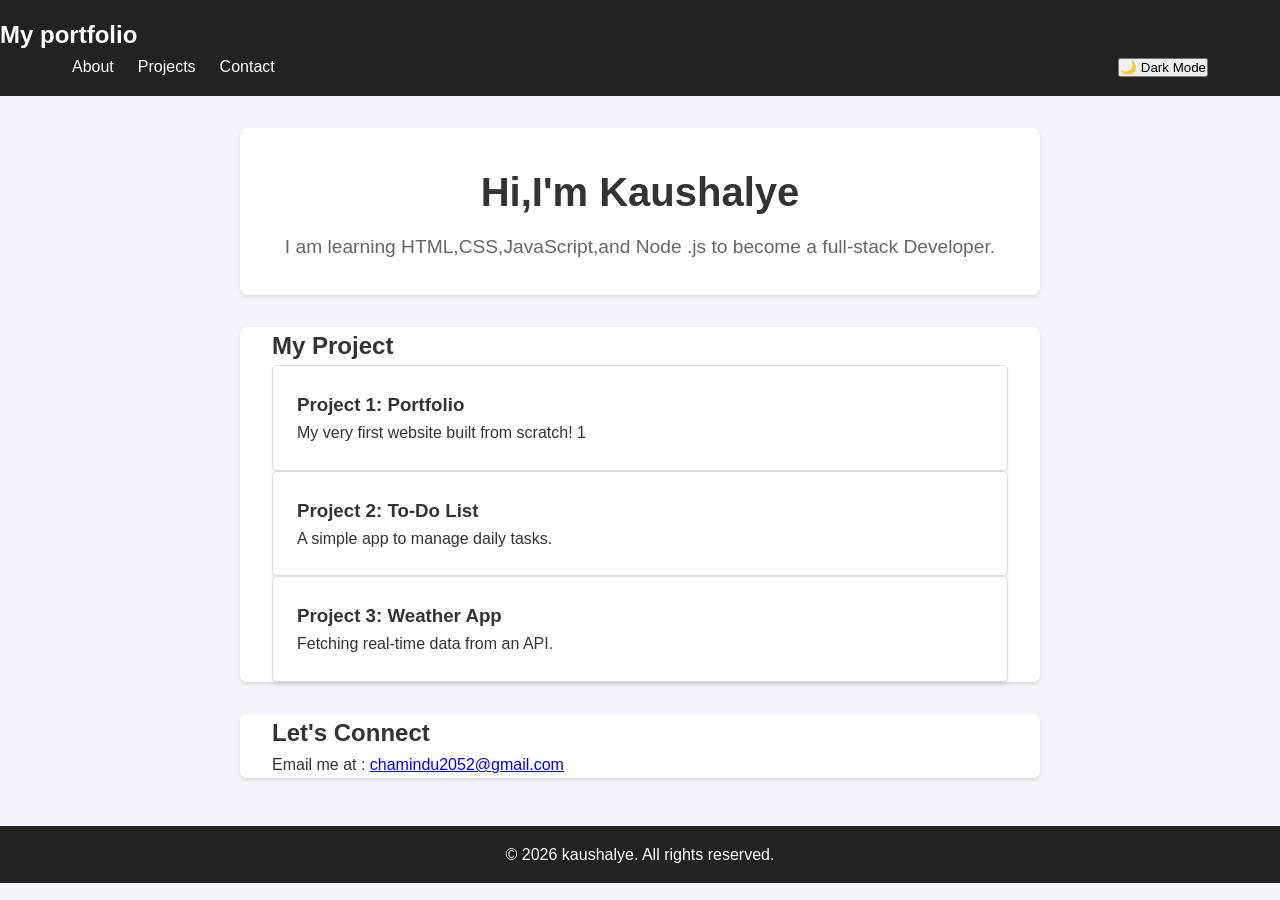
==== index.html @ ef46a89a "Initial commit: Personal Portfolio Website" ====
<!DOCTYPE html>
<html lang="en">
<head>
    <meta charset="UTF-8">
    <meta name="viewport" content="width=device-width, initial-scale=1.0">
    <title>My Developer Portfolio</title>
    <link rel="stylesheet" href="style.css">
</head>
<body>
    <header>
        <h2>My portfolio</h2>
    
        <nav>
             <ul>
                <li><a href="#about">About</a></li>
                 <li><a href="#projects">Projects</a></li>
                 <li><a href="#contact">Contact</a></li>
             </ul>
             <button id="theme-toggle">🌙 Dark Mode</button>
        </nav>
    </header>

    <main>
        <section id="about" class="intro">
            <h1>Hi,I'm Kaushalye</h1>
            <p>I am learning HTML,CSS,JavaScript,and Node .js to become a full-stack Developer.</p>
        </section>
        <section id="projects">
            <h2>My Project</h2>
            <div class="project-card">
                <h3>Project 1: Portfolio</h3>
                <p>My very first website built from scratch! 1</p>
            </div>
            <div class="project-card">
                <h3>Project 2: To-Do List</h3>
                <p>A simple app to manage daily tasks.</p>
            </div>
            <div class="project-card">
                <h3>Project 3: Weather App</h3>
                <p>Fetching real-time data from an API.</p>
            </div>
        </section>
        <section id="content">
            <h2>Let's Connect</h2>
            <p>Email me at : <a href="mailto:chamindu2052@gmail.com">chamindu2052@gmail.com</a></p>
        </section>
        
      
    </main>
    <footer>
        <p>&copy; 2026 kaushalye. All rights reserved.</p>
    </footer>
   <script src="script.js"></script>
</body>
</html>
---- style.css ----
/* 1. Global Reset & Typography */
*{
    margin: 0;
    padding: 0;
    box-sizing: border-box;
}

body {
    font-family: Arial, Helvetica, sans-serif;
    line-height: 1.6;
    color: #333;
}
/* 2. Navigation Bar Styling */
header{
    background-color: #222;
    color: #fff;
    padding: 1rem 0;
}

nav {
    display: flex;
    justify-content: space-between;
    align-items: center;
    max-width: 1200px;
    margin: 0 auto;
    padding: 0 2rem;
}

nav ul {
    list-style: none;
    display: flex;
    gap: 1.5rem;
}

nav a{
    color: #fff;
    text-decoration: none;
}

nav a:hover {
    color: #007bff;
}
/* 3. Section Styling */
section {
    max-width: 800px;
    margin: 2rem auto;
    padding: 0 2rem;
    background: #fff;
    border-radius: 8px;
    box-shadow: 0 2px 4px rgba(0,0,0,0.1);
}

.intro {
    text-align: center;
    padding: 2rem 0;
}

.intro h1 {
    font-size: 2.5rem;
    margin-bottom: 0.5rem;
}


.intro p {
    font-size: 1.2rem;
    color: #666;
}
/* 4. Footer Styling */
footer {
    text-align: center;
    padding: 1rem 0;
    margin-top: 3rem;
    background-color: #222;
    color: #fff;
}
/*This is a Media Query. It says
 "If the screen is smaller than 600 pixels wide,
  change the grid to only have 1 column." 
  This is how you make websites
   look good on iPhones and Androids!*/

 /* 1. The Grid Container */
.project-grid {
    display: grid;
    /* This creates 3 equal columns */
    grid-template-columns: repeat(3, 5fr);
    /* This adds space between the grid items */
    gap: 20px;
    margin-top: 20px;
}

/* 2. Styling the individual cards */
.project-card {
    background: #f4f4f4;
    padding: 1.5rem;
    border: 1px solid #ddd;
    border-radius: 5px;
    transition: transform 0.3s ease; /* Smooth animation for the hover effect */
    box-shadow: 0 2px 4px rgba(0,0,0,0.1);
}

/* 3. A cool hover effect */
.project-card:hover {
    transform: translateY(-5px); /* Moves the card up slightly when you hover */
    box-shadow: 0 4px 8px rgba(0,0,0,0.2);
}

/* 4. Responsive Fix: On small screens (phones), show 1 column instead of 3 */
@media (max-width: 600px) {
    .project-grid {
        grid-template-columns: 1fr;
    }
}

:root {
    --bg-color: #f4f4f9;
    --card-bg: #fff;
    --text-color: #333;
    --nav-bg: #222;
    --nav-text: #fff;
}

.dark-theme {
    --bg-color: #222;
    --card-bg: #333;
    --text-color: #fff;
    --nav-bg: #000;
    --nav-text: #fff;
}
body {
    background-color: var(--bg-color);
    color: var(--text-color);
}

section , .project-card{
    background: var(--card-bg);
    color: var(--text-color);
}

header, footer {
    background-color: var(--nav-bg);
    color: var(--nav-text);
}
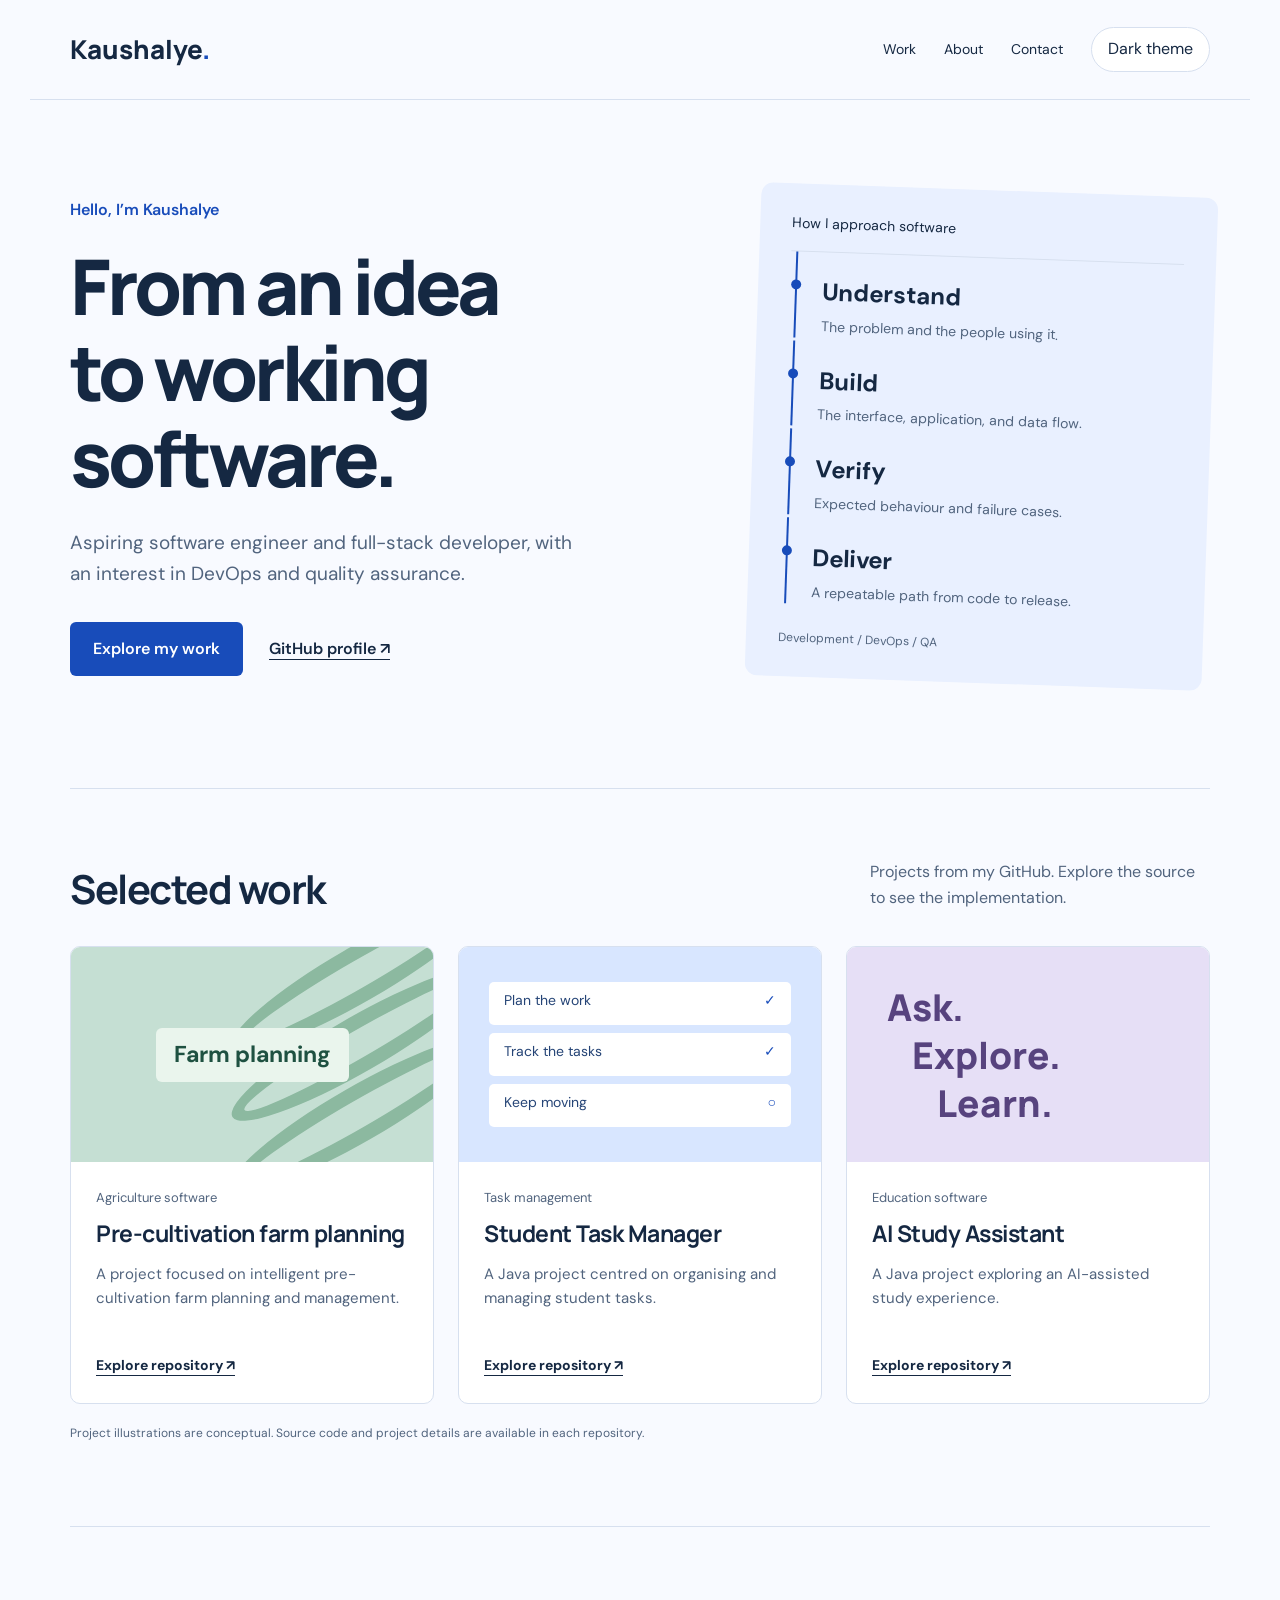
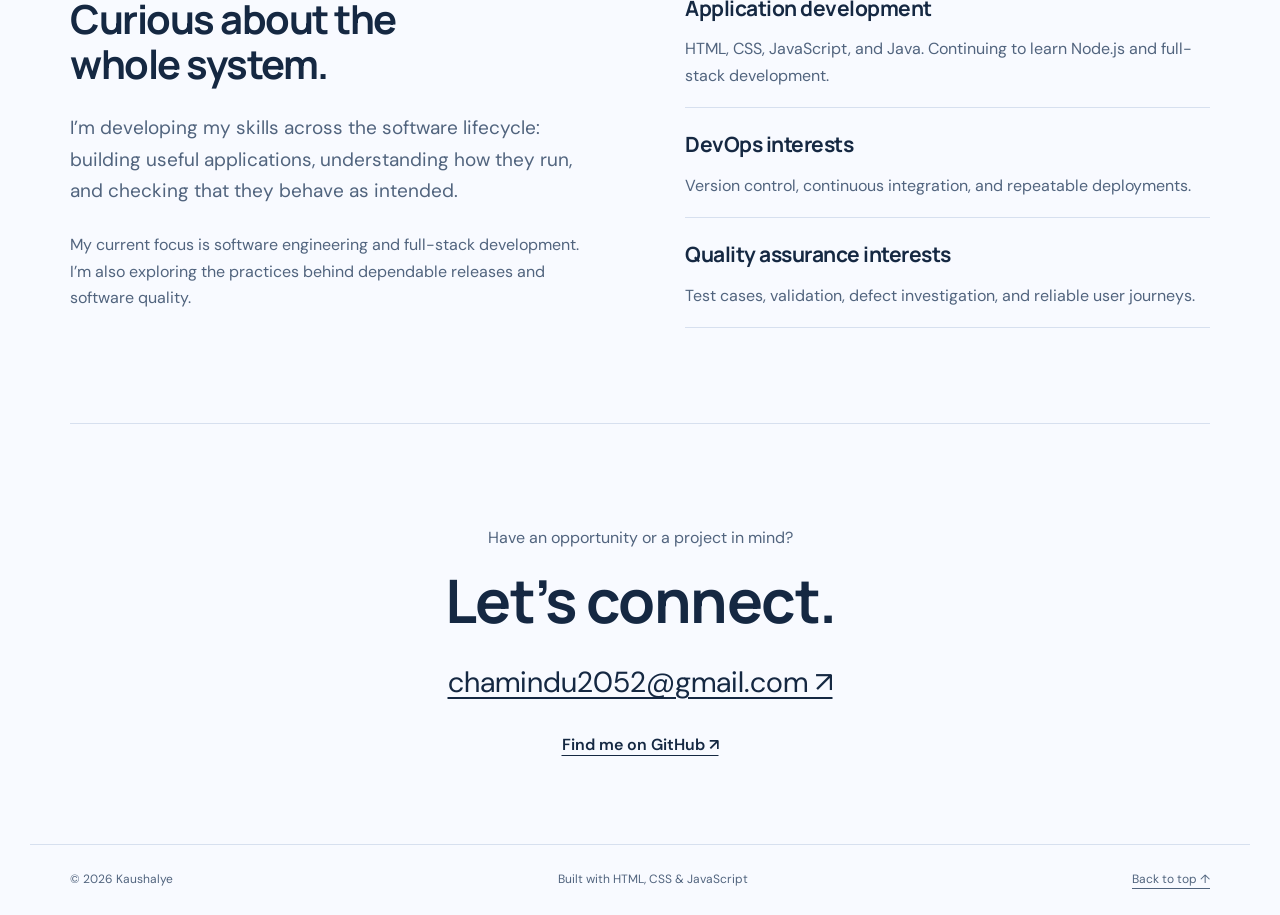
==== commit 73401eaf: "Upgrade engineering portfolio and configure GitHub Pages" ====
--- a/index.html
+++ b/index.html
@@ -1,55 +1,10 @@
-<!DOCTYPE html>
-<html lang="en">
-<head>
-    <meta charset="UTF-8">
-    <meta name="viewport" content="width=device-width, initial-scale=1.0">
-    <title>My Developer Portfolio</title>
-    <link rel="stylesheet" href="style.css">
-</head>
-<body>
-    <header>
-        <h2>My portfolio</h2>
-    
-        <nav>
-             <ul>
-                <li><a href="#about">About</a></li>
-                 <li><a href="#projects">Projects</a></li>
-                 <li><a href="#contact">Contact</a></li>
-             </ul>
-             <button id="theme-toggle">🌙 Dark Mode</button>
-        </nav>
-    </header>
-
-    <main>
-        <section id="about" class="intro">
-            <h1>Hi,I'm Kaushalye</h1>
-            <p>I am learning HTML,CSS,JavaScript,and Node .js to become a full-stack Developer.</p>
-        </section>
-        <section id="projects">
-            <h2>My Project</h2>
-            <div class="project-card">
-                <h3>Project 1: Portfolio</h3>
-                <p>My very first website built from scratch! 1</p>
-            </div>
-            <div class="project-card">
-                <h3>Project 2: To-Do List</h3>
-                <p>A simple app to manage daily tasks.</p>
-            </div>
-            <div class="project-card">
-                <h3>Project 3: Weather App</h3>
-                <p>Fetching real-time data from an API.</p>
-            </div>
-        </section>
-        <section id="content">
-            <h2>Let's Connect</h2>
-            <p>Email me at : <a href="mailto:chamindu2052@gmail.com">chamindu2052@gmail.com</a></p>
-        </section>
-        
-      
-    </main>
-    <footer>
-        <p>&copy; 2026 kaushalye. All rights reserved.</p>
-    </footer>
-   <script src="script.js"></script>
-</body>
-</html>+<!doctype html>
+<html lang="en"><head><meta charset="utf-8"><meta name="viewport" content="width=device-width,initial-scale=1"><meta name="description" content="Kaushalye — aspiring software engineer and full-stack developer. Explore software projects, engineering interests, and source code."><meta name="theme-color" content="#184cba"><title>Kaushalye | Software Engineering Portfolio</title><link rel="icon" href="favicon.svg" type="image/svg+xml"><link rel="stylesheet" href="style.css"><script src="script.js" defer></script></head>
+<body><a class="skip" href="#main">Skip to content</a><header><a class="brand" href="#">Kaushalye<span class="brand-dot">.</span></a><nav aria-label="Main navigation"><a href="#work">Work</a><a href="#about">About</a><a href="#contact">Contact</a><button id="theme-toggle" type="button" aria-label="Use dark theme">Dark theme</button></nav></header>
+<main id="main"><section class="hero"><div><p class="intro">Hello, I’m Kaushalye</p><h1>From an idea<br>to working<br>software.</h1><p class="lead">Aspiring software engineer and full-stack developer, with an interest in DevOps and quality assurance.</p><div class="actions"><a class="button" href="#work">Explore my work</a><a class="text-link" href="https://github.com/kaushalye1234">GitHub profile ↗</a></div></div><aside class="engineering" aria-label="My engineering interests"><div class="diagram-top">How I approach software</div><div class="diagram-step"><span>Understand</span><p>The problem and the people using it.</p></div><div class="diagram-step"><span>Build</span><p>The interface, application, and data flow.</p></div><div class="diagram-step"><span>Verify</span><p>Expected behaviour and failure cases.</p></div><div class="diagram-step"><span>Deliver</span><p>A repeatable path from code to release.</p></div><div class="diagram-bottom">Development / DevOps / QA</div></aside></section>
+<section id="work"><div class="section-heading"><h2>Selected work</h2><p>Projects from my GitHub. Explore the source to see the implementation.</p></div><div class="projects">
+<article class="project featured"><div class="project-art farm" aria-hidden="true"><div class="field field-one"></div><div class="field field-two"></div><div class="field field-three"></div><span>Farm planning</span></div><div class="project-body"><p class="category">Agriculture software</p><h3>Pre-cultivation farm planning</h3><p>A project focused on intelligent pre-cultivation farm planning and management.</p><a href="https://github.com/kaushalye1234/Intelligent-Pre-Cultivation-Farm-Planning-and-Management-System">Explore repository ↗</a></div></article>
+<article class="project"><div class="project-art tasks" aria-hidden="true"><div>Plan the work <span>✓</span></div><div>Track the tasks <span>✓</span></div><div>Keep moving <span>○</span></div></div><div class="project-body"><p class="category">Task management</p><h3>Student Task Manager</h3><p>A Java project centred on organising and managing student tasks.</p><a href="https://github.com/kaushalye1234/Student_Task_Manager_System">Explore repository ↗</a></div></article>
+<article class="project"><div class="project-art study" aria-hidden="true"><span>Ask.</span><span>Explore.</span><span>Learn.</span></div><div class="project-body"><p class="category">Education software</p><h3>AI Study Assistant</h3><p>A Java project exploring an AI-assisted study experience.</p><a href="https://github.com/kaushalye1234/AI-Study-Assistant">Explore repository ↗</a></div></article></div><p class="project-note">Project illustrations are conceptual. Source code and project details are available in each repository.</p></section>
+<section id="about" class="about"><div><h2>Curious about the<br>whole system.</h2><p class="lead">I’m developing my skills across the software lifecycle: building useful applications, understanding how they run, and checking that they behave as intended.</p><p>My current focus is software engineering and full-stack development. I’m also exploring the practices behind dependable releases and software quality.</p></div><div class="focus-list"><div><h3>Application development</h3><p>HTML, CSS, JavaScript, and Java. Continuing to learn Node.js and full-stack development.</p></div><div><h3>DevOps interests</h3><p>Version control, continuous integration, and repeatable deployments.</p></div><div><h3>Quality assurance interests</h3><p>Test cases, validation, defect investigation, and reliable user journeys.</p></div></div></section>
+<section id="contact" class="contact"><p>Have an opportunity or a project in mind?</p><h2>Let’s connect.</h2><a class="email" href="mailto:chamindu2052@gmail.com">chamindu2052@gmail.com ↗</a><a class="text-link" href="https://github.com/kaushalye1234">Find me on GitHub ↗</a></section></main><footer><span>© <span id="year">2026</span> Kaushalye</span><span>Built with HTML, CSS & JavaScript</span><a href="#">Back to top ↑</a></footer></body></html>
--- a/style.css
+++ b/style.css
@@ -1,145 +1,2 @@
-/* 1. Global Reset & Typography */
-*{
-    margin: 0;
-    padding: 0;
-    box-sizing: border-box;
-}
-
-body {
-    font-family: Arial, Helvetica, sans-serif;
-    line-height: 1.6;
-    color: #333;
-}
-/* 2. Navigation Bar Styling */
-header{
-    background-color: #222;
-    color: #fff;
-    padding: 1rem 0;
-}
-
-nav {
-    display: flex;
-    justify-content: space-between;
-    align-items: center;
-    max-width: 1200px;
-    margin: 0 auto;
-    padding: 0 2rem;
-}
-
-nav ul {
-    list-style: none;
-    display: flex;
-    gap: 1.5rem;
-}
-
-nav a{
-    color: #fff;
-    text-decoration: none;
-}
-
-nav a:hover {
-    color: #007bff;
-}
-/* 3. Section Styling */
-section {
-    max-width: 800px;
-    margin: 2rem auto;
-    padding: 0 2rem;
-    background: #fff;
-    border-radius: 8px;
-    box-shadow: 0 2px 4px rgba(0,0,0,0.1);
-}
-
-.intro {
-    text-align: center;
-    padding: 2rem 0;
-}
-
-.intro h1 {
-    font-size: 2.5rem;
-    margin-bottom: 0.5rem;
-}
-
-
-.intro p {
-    font-size: 1.2rem;
-    color: #666;
-}
-/* 4. Footer Styling */
-footer {
-    text-align: center;
-    padding: 1rem 0;
-    margin-top: 3rem;
-    background-color: #222;
-    color: #fff;
-}
-/*This is a Media Query. It says
- "If the screen is smaller than 600 pixels wide,
-  change the grid to only have 1 column." 
-  This is how you make websites
-   look good on iPhones and Androids!*/
-
- /* 1. The Grid Container */
-.project-grid {
-    display: grid;
-    /* This creates 3 equal columns */
-    grid-template-columns: repeat(3, 5fr);
-    /* This adds space between the grid items */
-    gap: 20px;
-    margin-top: 20px;
-}
-
-/* 2. Styling the individual cards */
-.project-card {
-    background: #f4f4f4;
-    padding: 1.5rem;
-    border: 1px solid #ddd;
-    border-radius: 5px;
-    transition: transform 0.3s ease; /* Smooth animation for the hover effect */
-    box-shadow: 0 2px 4px rgba(0,0,0,0.1);
-}
-
-/* 3. A cool hover effect */
-.project-card:hover {
-    transform: translateY(-5px); /* Moves the card up slightly when you hover */
-    box-shadow: 0 4px 8px rgba(0,0,0,0.2);
-}
-
-/* 4. Responsive Fix: On small screens (phones), show 1 column instead of 3 */
-@media (max-width: 600px) {
-    .project-grid {
-        grid-template-columns: 1fr;
-    }
-}
-
-:root {
-    --bg-color: #f4f4f9;
-    --card-bg: #fff;
-    --text-color: #333;
-    --nav-bg: #222;
-    --nav-text: #fff;
-}
-
-.dark-theme {
-    --bg-color: #222;
-    --card-bg: #333;
-    --text-color: #fff;
-    --nav-bg: #000;
-    --nav-text: #fff;
-}
-body {
-    background-color: var(--bg-color);
-    color: var(--text-color);
-}
-
-section , .project-card{
-    background: var(--card-bg);
-    color: var(--text-color);
-}
-
-header, footer {
-    background-color: var(--nav-bg);
-    color: var(--nav-text);
-}
-
-
+@import url('https://fonts.googleapis.com/css2?family=DM+Sans:wght@400;500;600;700&family=Manrope:wght@400;500;600;700;800&display=swap');
+:root{color-scheme:light;--bg:#f8faff;--ink:#152842;--muted:#51647e;--line:#d7e0ef;--accent:#184cba;--surface:#fff;--tint:#e9f0ff}*{box-sizing:border-box}html{scroll-behavior:smooth;scroll-padding-top:95px}body{margin:0;background:var(--bg);color:var(--ink);font-family:'DM Sans',sans-serif;line-height:1.65}body.dark-theme{color-scheme:dark;--bg:#101e32;--ink:#edf3ff;--muted:#b1c1d8;--line:#35475f;--accent:#99bbff;--surface:#182a43;--tint:#203955}a{color:inherit;text-underline-offset:5px}button{font:inherit}a:focus-visible,button:focus-visible{outline:3px solid var(--accent);outline-offset:6px}.skip{position:absolute;top:-80px;left:20px;background:var(--surface);padding:12px;z-index:9}.skip:focus{top:10px}header,main,footer{max-width:1220px;margin:auto;padding-left:40px;padding-right:40px}header{display:flex;align-items:center;justify-content:space-between;min-height:100px;border-bottom:1px solid var(--line)}.brand{font-family:Manrope,sans-serif;font-size:26px;font-weight:800;text-decoration:none}.brand-dot{color:var(--accent)}nav{display:flex;align-items:center;gap:28px}nav a{text-decoration:none;font-size:14px}button{border:1px solid var(--line);background:var(--surface);color:var(--ink);border-radius:30px;padding:8px 16px;cursor:pointer}.hero{display:grid;grid-template-columns:1.3fr 1fr;gap:90px;align-items:center;padding:90px 0 105px}.intro{font-weight:600;color:var(--accent);margin:0 0 20px}h1,h2,h3{font-family:Manrope,sans-serif;line-height:1.12;margin:0}h1{font-size:clamp(48px,6vw,80px);letter-spacing:-4px;font-weight:800}h2{font-size:40px;letter-spacing:-1.5px}h3{font-size:23px;letter-spacing:-.5px}.lead{font-size:19px;color:var(--muted);max-width:520px;margin:26px 0}.actions{display:flex;align-items:center;gap:26px;margin-top:32px}.button{display:inline-block;background:#184cba;color:white;padding:14px 23px;border-radius:6px;text-decoration:none;font-weight:600}.text-link{font-weight:600}.engineering{background:var(--tint);padding:28px 32px;border-radius:12px;transform:rotate(2deg)}.diagram-top{font-size:14px;border-bottom:1px solid var(--line);padding-bottom:16px}.diagram-step{position:relative;padding:20px 0 0 25px;border-left:2px solid var(--accent);margin-left:5px}.diagram-step:before{content:'';position:absolute;width:10px;height:10px;border-radius:50%;background:var(--accent);left:-6px;top:28px}.diagram-step span{font-size:24px;font-weight:700}.diagram-step p{margin:3px 0;color:var(--muted);font-size:14px}.diagram-bottom{font-size:12px;margin-top:25px;color:var(--muted)}section{padding:70px 0}.section-heading{display:flex;align-items:end;justify-content:space-between;gap:40px;margin-bottom:35px}.section-heading p{max-width:340px;margin:0;color:var(--muted)}#work{border-top:1px solid var(--line)}.projects{display:grid;grid-template-columns:repeat(3,1fr);gap:24px}.project{overflow:hidden;background:var(--surface);border:1px solid var(--line);border-radius:10px}.project-art{height:215px;overflow:hidden;position:relative}.project-body{padding:25px}.category{color:var(--muted);font-size:13px;margin:0 0 12px}.project-body>p:not(.category){font-size:15px;color:var(--muted);min-height:75px}.project-body a{font-size:14px;font-weight:700}.farm{background:#c5dfd3;display:flex;align-items:center;justify-content:center;color:#1e5141;font-weight:700;font-size:23px}.field{position:absolute;width:290px;height:55px;border-radius:50%;border:14px solid #8cb9a0;transform:rotate(-30deg);right:-70px}.field-one{top:0}.field-two{top:70px}.field-three{top:140px}.farm>span{position:relative;background:#eaf5ed;padding:8px 18px;border-radius:6px}.tasks{background:#d8e6ff;padding:35px 30px;display:grid;gap:8px;transform:none}.tasks>div{background:#fff;color:#254476;padding:7px 15px;border-radius:5px;font-size:14px}.tasks span{float:right;color:#184cba}.study{background:#e6dff6;display:flex;flex-direction:column;justify-content:center;padding-left:40px;font-family:Manrope,sans-serif;font-weight:800;font-size:37px;line-height:1.3;color:#57437e}.study span:nth-child(2){padding-left:25px}.study span:nth-child(3){padding-left:50px}.project-note{color:var(--muted);font-size:12px;margin-top:20px}.about{display:grid;grid-template-columns:1fr 1fr;gap:90px;border-top:1px solid var(--line)}.about p{color:var(--muted)}.focus-list>div{border-bottom:1px solid var(--line);padding:0 0 18px;margin-bottom:25px}.focus-list h3{font-size:21px}.focus-list p{margin-bottom:0}.contact{border-top:1px solid var(--line);text-align:center;padding:85px 0}.contact>p{color:var(--muted)}.contact h2{font-size:60px}.email{display:block;font-size:clamp(16px,3vw,29px);margin:25px 0}footer{border-top:1px solid var(--line);display:flex;justify-content:space-between;gap:20px;padding-top:25px;padding-bottom:25px;font-size:12px;color:var(--muted)}@media(max-width:900px){.hero{gap:35px}.projects{grid-template-columns:1fr}.project{display:grid;grid-template-columns:1fr 1.3fr}.project-art{height:100%;min-height:240px}.project-body>p:not(.category){min-height:0}.about{gap:40px}h1{letter-spacing:-2px}}@media(max-width:620px){header,main,footer{padding-left:22px;padding-right:22px}header{flex-wrap:wrap;gap:14px;padding-top:20px;padding-bottom:20px}nav{gap:16px;width:100%;justify-content:space-between}nav button{padding:5px 10px;font-size:12px}.hero{grid-template-columns:1fr;padding:55px 0;gap:45px}.engineering{transform:none}.section-heading,.about{display:block}.section-heading p{margin-top:20px}h2{font-size:34px}.project{display:block}.project-art{height:210px;min-height:0}.actions{gap:20px;font-size:14px}.focus-list{margin-top:35px}section{padding:50px 0}.contact h2{font-size:45px}footer{flex-wrap:wrap}}@media(prefers-reduced-motion:reduce){html{scroll-behavior:auto}}
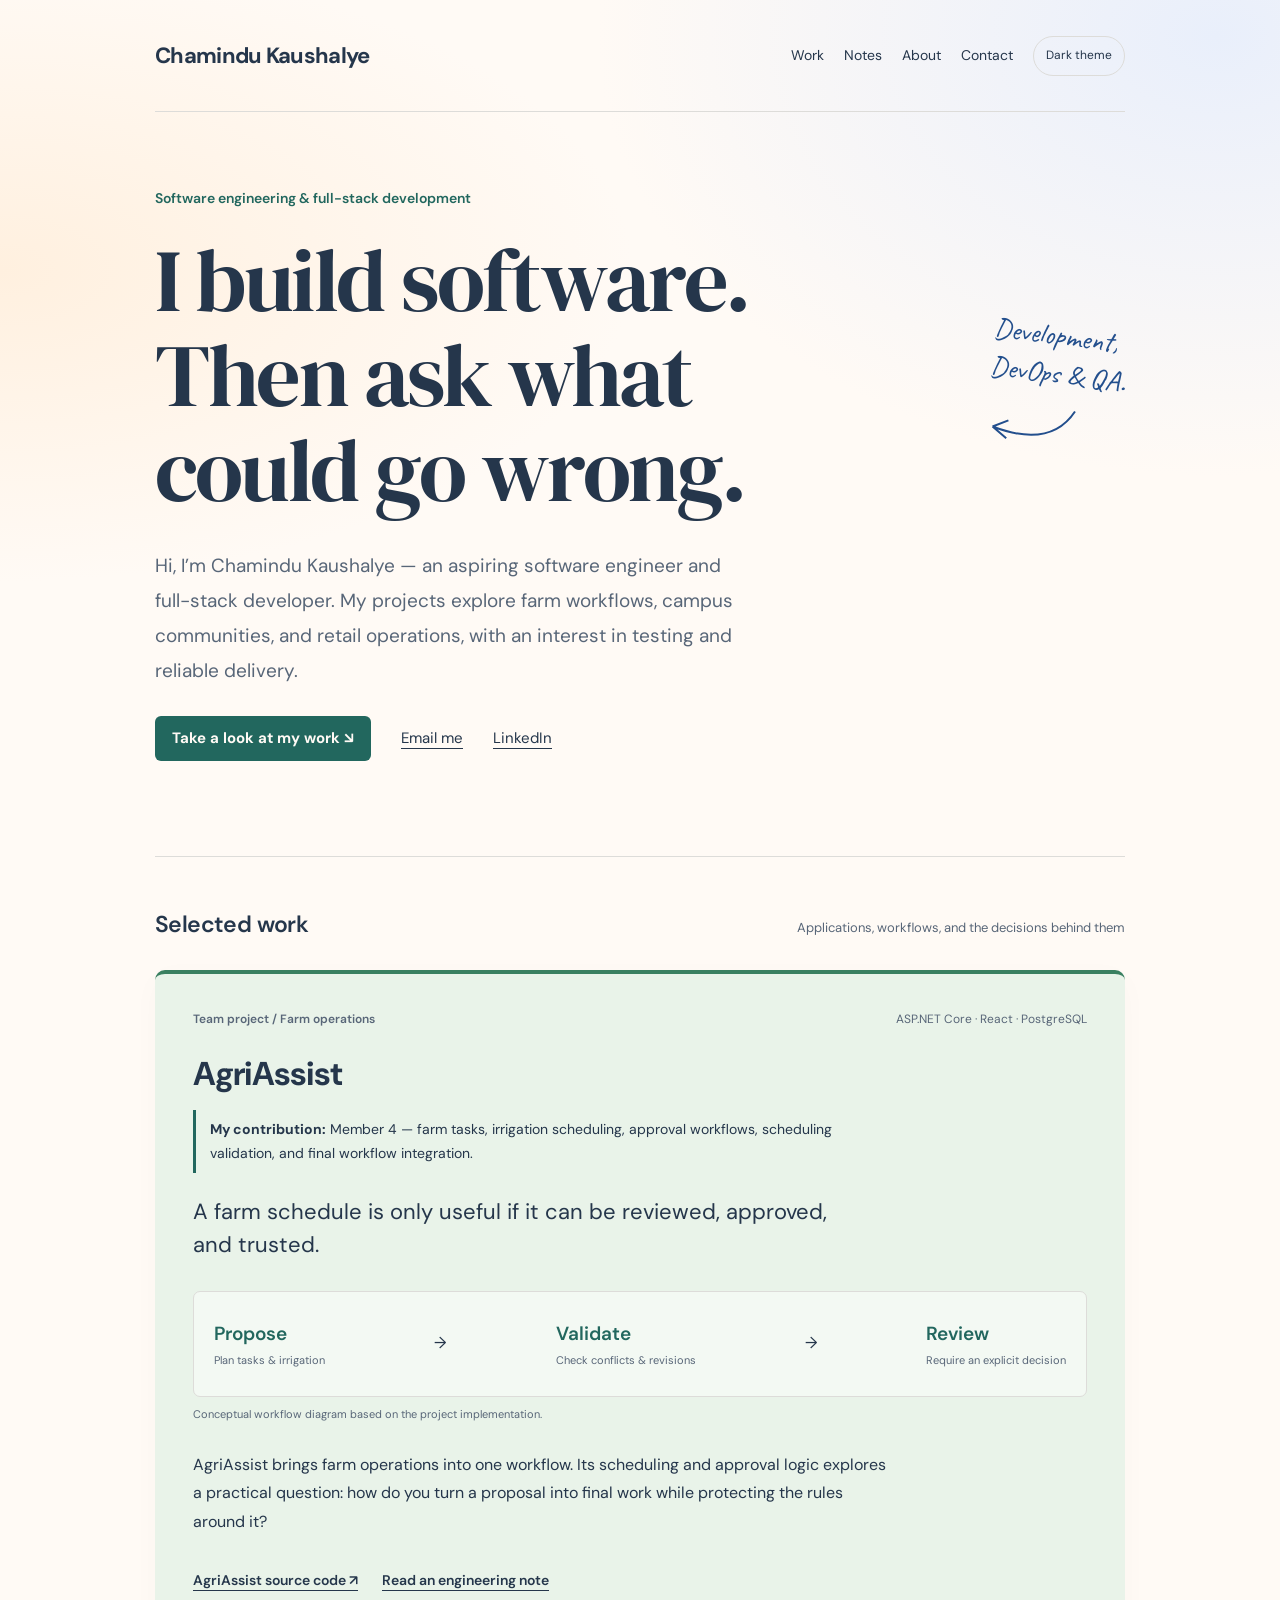
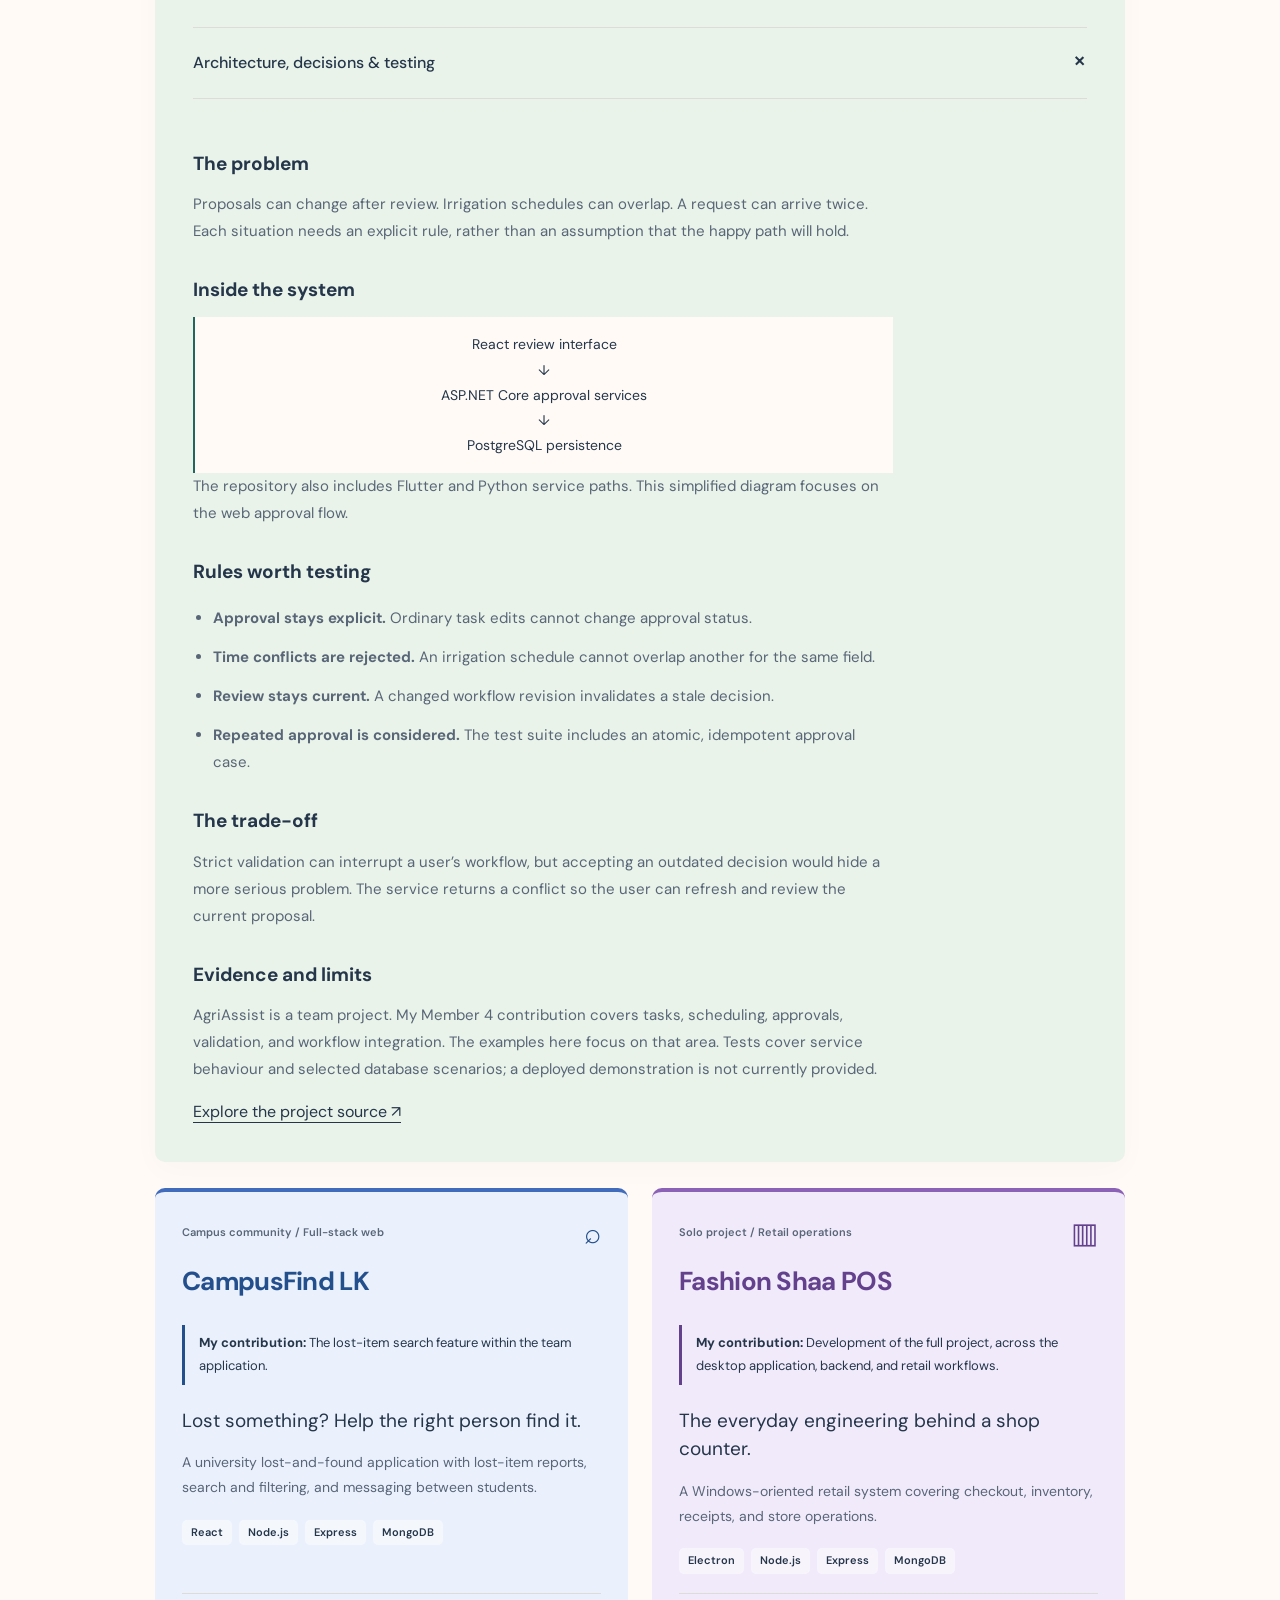
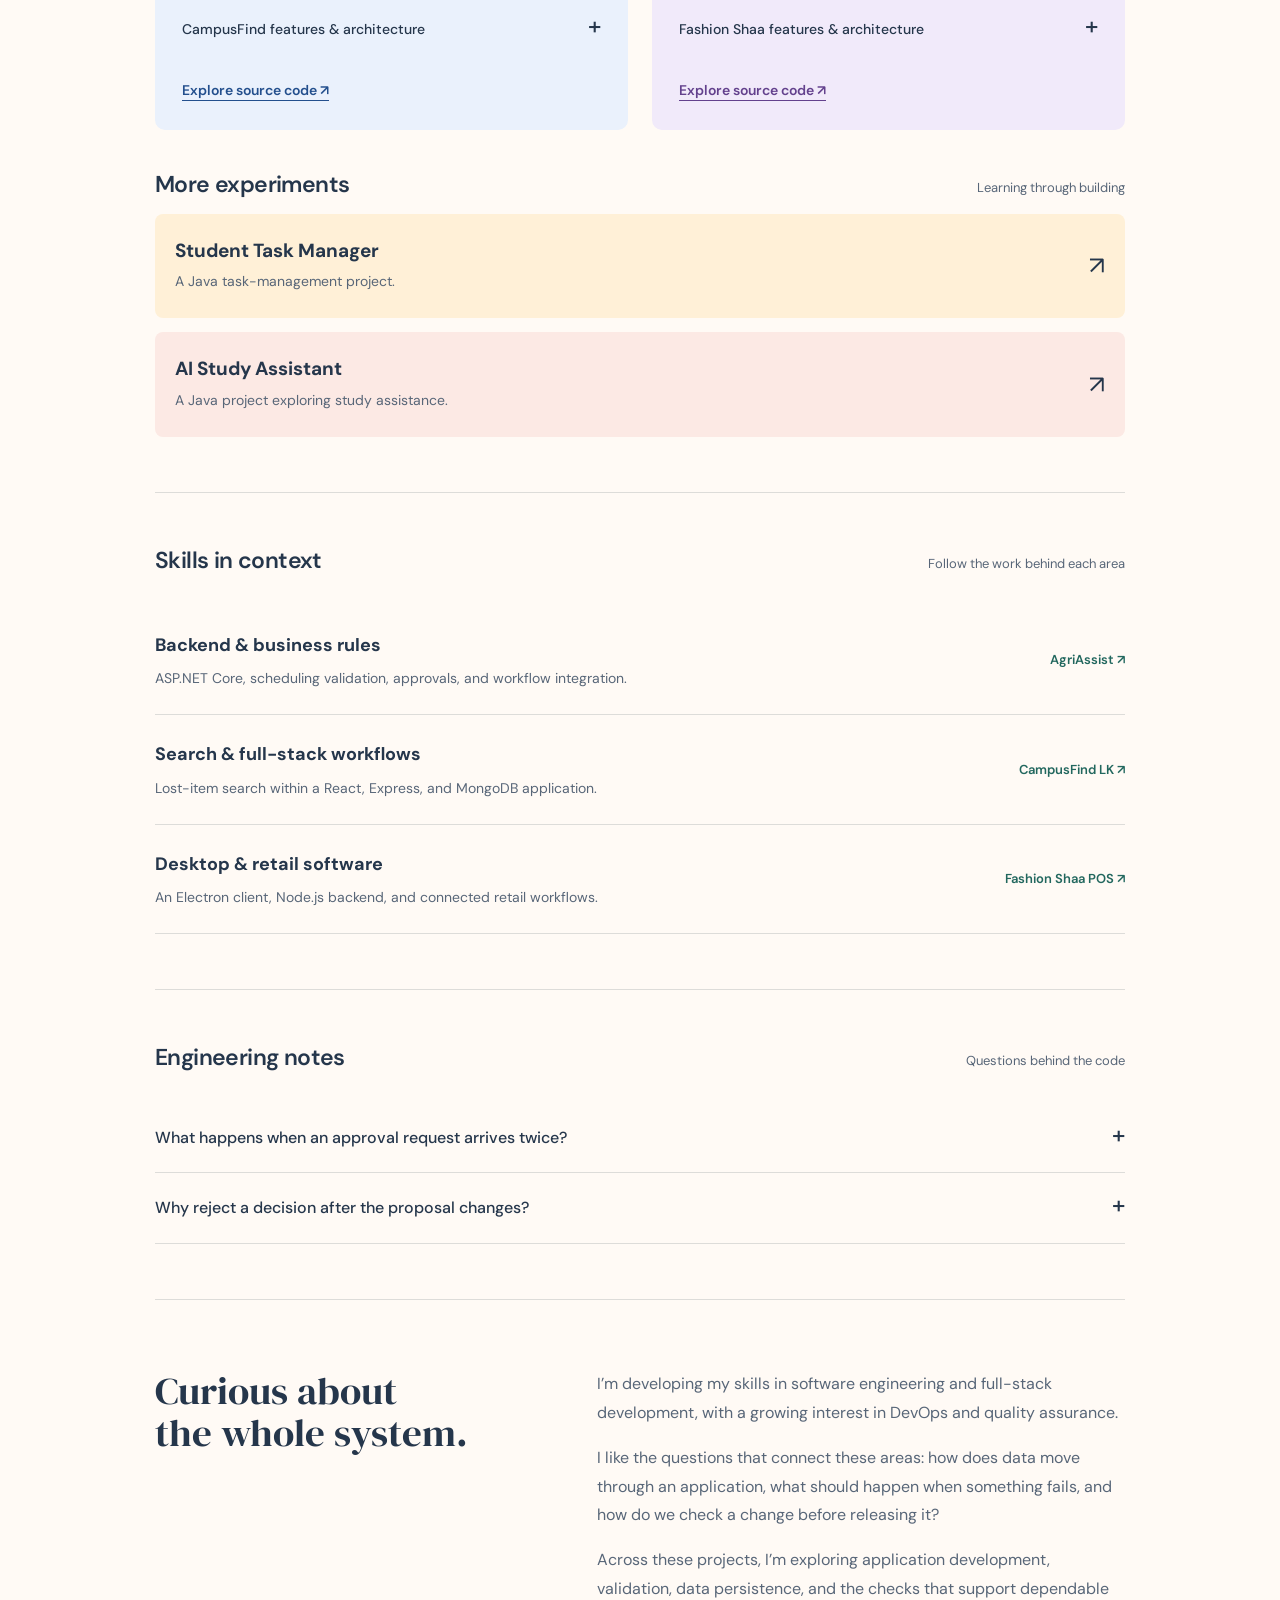
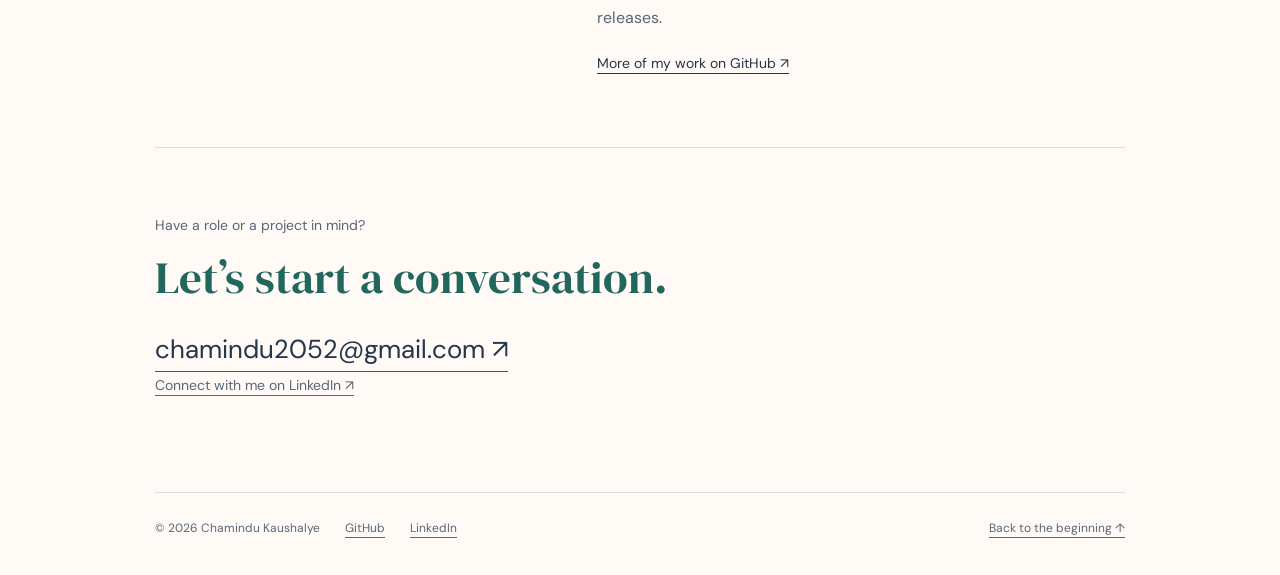
==== commit 0e9029df: "Build personal notebook portfolio with project ownership and engineering evidence" ====
--- a/index.html
+++ b/index.html
@@ -1,10 +1,15 @@
 <!doctype html>
-<html lang="en"><head><meta charset="utf-8"><meta name="viewport" content="width=device-width,initial-scale=1"><meta name="description" content="Kaushalye — aspiring software engineer and full-stack developer. Explore software projects, engineering interests, and source code."><meta name="theme-color" content="#184cba"><title>Kaushalye | Software Engineering Portfolio</title><link rel="icon" href="favicon.svg" type="image/svg+xml"><link rel="stylesheet" href="style.css"><script src="script.js" defer></script></head>
-<body><a class="skip" href="#main">Skip to content</a><header><a class="brand" href="#">Kaushalye<span class="brand-dot">.</span></a><nav aria-label="Main navigation"><a href="#work">Work</a><a href="#about">About</a><a href="#contact">Contact</a><button id="theme-toggle" type="button" aria-label="Use dark theme">Dark theme</button></nav></header>
-<main id="main"><section class="hero"><div><p class="intro">Hello, I’m Kaushalye</p><h1>From an idea<br>to working<br>software.</h1><p class="lead">Aspiring software engineer and full-stack developer, with an interest in DevOps and quality assurance.</p><div class="actions"><a class="button" href="#work">Explore my work</a><a class="text-link" href="https://github.com/kaushalye1234">GitHub profile ↗</a></div></div><aside class="engineering" aria-label="My engineering interests"><div class="diagram-top">How I approach software</div><div class="diagram-step"><span>Understand</span><p>The problem and the people using it.</p></div><div class="diagram-step"><span>Build</span><p>The interface, application, and data flow.</p></div><div class="diagram-step"><span>Verify</span><p>Expected behaviour and failure cases.</p></div><div class="diagram-step"><span>Deliver</span><p>A repeatable path from code to release.</p></div><div class="diagram-bottom">Development / DevOps / QA</div></aside></section>
-<section id="work"><div class="section-heading"><h2>Selected work</h2><p>Projects from my GitHub. Explore the source to see the implementation.</p></div><div class="projects">
-<article class="project featured"><div class="project-art farm" aria-hidden="true"><div class="field field-one"></div><div class="field field-two"></div><div class="field field-three"></div><span>Farm planning</span></div><div class="project-body"><p class="category">Agriculture software</p><h3>Pre-cultivation farm planning</h3><p>A project focused on intelligent pre-cultivation farm planning and management.</p><a href="https://github.com/kaushalye1234/Intelligent-Pre-Cultivation-Farm-Planning-and-Management-System">Explore repository ↗</a></div></article>
-<article class="project"><div class="project-art tasks" aria-hidden="true"><div>Plan the work <span>✓</span></div><div>Track the tasks <span>✓</span></div><div>Keep moving <span>○</span></div></div><div class="project-body"><p class="category">Task management</p><h3>Student Task Manager</h3><p>A Java project centred on organising and managing student tasks.</p><a href="https://github.com/kaushalye1234/Student_Task_Manager_System">Explore repository ↗</a></div></article>
-<article class="project"><div class="project-art study" aria-hidden="true"><span>Ask.</span><span>Explore.</span><span>Learn.</span></div><div class="project-body"><p class="category">Education software</p><h3>AI Study Assistant</h3><p>A Java project exploring an AI-assisted study experience.</p><a href="https://github.com/kaushalye1234/AI-Study-Assistant">Explore repository ↗</a></div></article></div><p class="project-note">Project illustrations are conceptual. Source code and project details are available in each repository.</p></section>
-<section id="about" class="about"><div><h2>Curious about the<br>whole system.</h2><p class="lead">I’m developing my skills across the software lifecycle: building useful applications, understanding how they run, and checking that they behave as intended.</p><p>My current focus is software engineering and full-stack development. I’m also exploring the practices behind dependable releases and software quality.</p></div><div class="focus-list"><div><h3>Application development</h3><p>HTML, CSS, JavaScript, and Java. Continuing to learn Node.js and full-stack development.</p></div><div><h3>DevOps interests</h3><p>Version control, continuous integration, and repeatable deployments.</p></div><div><h3>Quality assurance interests</h3><p>Test cases, validation, defect investigation, and reliable user journeys.</p></div></div></section>
-<section id="contact" class="contact"><p>Have an opportunity or a project in mind?</p><h2>Let’s connect.</h2><a class="email" href="mailto:chamindu2052@gmail.com">chamindu2052@gmail.com ↗</a><a class="text-link" href="https://github.com/kaushalye1234">Find me on GitHub ↗</a></section></main><footer><span>© <span id="year">2026</span> Kaushalye</span><span>Built with HTML, CSS & JavaScript</span><a href="#">Back to top ↑</a></footer></body></html>+<html lang="en"><head><meta charset="utf-8"><meta name="viewport" content="width=device-width,initial-scale=1"><meta name="description" content="Chamindu Kaushalye’s engineering notebook: software projects, architecture, and testing."><title>Chamindu Kaushalye | Software Engineer & Full-Stack Developer</title><meta name="theme-color" content="#fffaf5"><link rel="preconnect" href="https://fonts.googleapis.com"><link rel="preconnect" href="https://fonts.gstatic.com" crossorigin><link href="https://fonts.googleapis.com/css2?family=DM+Sans:wght@400;500;600;700&amp;family=DM+Serif+Display&amp;family=Caveat:wght@500&amp;display=swap" rel="stylesheet"><link rel="icon" href="favicon.svg"><link rel="stylesheet" href="style.css"><script src="script.js" defer></script></head><body>
+<a class="skip" href="#main">Skip to content</a>
+<div class="page"><header><a class="name" href="#main">Chamindu Kaushalye</a><nav aria-label="Main"><a href="#work">Work</a><a href="#notes">Notes</a><a href="#about">About</a><a href="#contact">Contact</a><button id="theme-toggle" type="button">Dark theme</button></nav></header>
+<main id="main"><section class="intro"><p class="handwritten">Software engineering & full-stack development</p><h1>I build software.<br>Then ask what<br>could go wrong.</h1><p class="lede">Hi, I’m Chamindu Kaushalye — an aspiring software engineer and full-stack developer. My projects explore farm workflows, campus communities, and retail operations, with an interest in testing and reliable delivery.</p><div class="intro-links"><a href="#work">Take a look at my work <span aria-hidden="true">↘</span></a><a href="mailto:chamindu2052@gmail.com">Email me</a><a href="https://www.linkedin.com/in/chamindu-kaushalya-gunarathne-991829351/">LinkedIn</a></div><aside class="margin-note">Development,<br>DevOps & QA.<br><svg viewBox="0 0 100 50" aria-hidden="true"><path d="M90 5Q70 45 10 30m0 0 15-8M10 30l15 10" fill="none" stroke="currentColor" stroke-width="2"/></svg></aside></section>
+<section id="work"><div class="section-title"><h2>Selected work</h2><span>Applications, workflows, and the decisions behind them</span></div><article class="flagship" id="agriassist"><div class="project-top"><span class="project-type">Team project / Farm operations</span><span class="stack">ASP.NET Core · React · PostgreSQL</span></div><h3>AgriAssist</h3><p class="ownership"><strong>My contribution:</strong> Member 4 — farm tasks, irrigation scheduling, approval workflows, scheduling validation, and final workflow integration.</p><p class="project-summary">A farm schedule is only useful if it can be reviewed, approved, and trusted.</p><div class="workflow" aria-label="Conceptual approval workflow"><div><span>Propose</span><small>Plan tasks & irrigation</small></div><span aria-hidden="true">→</span><div><span>Validate</span><small>Check conflicts & revisions</small></div><span aria-hidden="true">→</span><div><span>Review</span><small>Require an explicit decision</small></div></div><p class="caption">Conceptual workflow diagram based on the project implementation.</p><p>AgriAssist brings farm operations into one workflow. Its scheduling and approval logic explores a practical question: how do you turn a proposal into final work while protecting the rules around it?</p><div class="project-actions"><a href="https://github.com/kaushalye1234/Intelligent-Pre-Cultivation-Farm-Planning-and-Management-System">AgriAssist source code ↗</a><a href="#approval-note">Read an engineering note</a></div><details class="case-study" open><summary>Architecture, decisions & testing <span aria-hidden="true">+</span></summary><div class="case-content"><h4>The problem</h4><p>Proposals can change after review. Irrigation schedules can overlap. A request can arrive twice. Each situation needs an explicit rule, rather than an assumption that the happy path will hold.</p><h4>Inside the system</h4><div class="architecture"><span>React review interface</span><span aria-hidden="true">↓</span><span>ASP.NET Core approval services</span><span aria-hidden="true">↓</span><span>PostgreSQL persistence</span></div><p>The repository also includes Flutter and Python service paths. This simplified diagram focuses on the web approval flow.</p><h4>Rules worth testing</h4><ul><li><strong>Approval stays explicit.</strong> Ordinary task edits cannot change approval status.</li><li><strong>Time conflicts are rejected.</strong> An irrigation schedule cannot overlap another for the same field.</li><li><strong>Review stays current.</strong> A changed workflow revision invalidates a stale decision.</li><li><strong>Repeated approval is considered.</strong> The test suite includes an atomic, idempotent approval case.</li></ul><h4>The trade-off</h4><p>Strict validation can interrupt a user’s workflow, but accepting an outdated decision would hide a more serious problem. The service returns a conflict so the user can refresh and review the current proposal.</p><h4>Evidence and limits</h4><p>AgriAssist is a team project. My Member 4 contribution covers tasks, scheduling, approvals, validation, and workflow integration. The examples here focus on that area. Tests cover service behaviour and selected database scenarios; a deployed demonstration is not currently provided.</p><a href="https://github.com/kaushalye1234/Intelligent-Pre-Cultivation-Farm-Planning-and-Management-System">Explore the project source ↗</a></div></details></article>
+<div class="project-grid">
+<article class="project-card campus" id="campusfind"><div class="card-heading"><span class="project-type">Campus community / Full-stack web</span><span class="project-symbol" aria-hidden="true">⌕</span></div><h3>CampusFind LK</h3><p class="ownership"><strong>My contribution:</strong> The lost-item search feature within the team application.</p><p class="card-intro">Lost something? Help the right person find it.</p><p>A university lost-and-found application with lost-item reports, search and filtering, and messaging between students.</p><div class="tech-list" aria-label="Technologies"><span>React</span><span>Node.js</span><span>Express</span><span>MongoDB</span></div><details><summary>CampusFind features & architecture <span aria-hidden="true">+</span></summary><div class="project-detail"><p>The repository documents separate user and administrator access, JWT authentication, an inbox, replies, and marking reports as resolved.</p><p><strong>Engineering scope:</strong> searchable reports, user-specific messages, and a resolved state for recovered belongings.</p><p>Hackathon project. Source code is available below; a live demonstration is not currently provided.</p></div></details><a class="source-link" href="https://github.com/kaushalye1234/Mini-Hackathon">Explore source code ↗</a></article>
+<article class="project-card retail" id="fashion-shaa"><div class="card-heading"><span class="project-type">Solo project / Retail operations</span><span class="project-symbol" aria-hidden="true">▥</span></div><h3>Fashion Shaa POS</h3><p class="ownership"><strong>My contribution:</strong> Development of the full project, across the desktop application, backend, and retail workflows.</p><p class="card-intro">The everyday engineering behind a shop counter.</p><p>A Windows-oriented retail system covering checkout, inventory, receipts, and store operations.</p><div class="tech-list" aria-label="Technologies"><span>Electron</span><span>Node.js</span><span>Express</span><span>MongoDB</span></div><details><summary>Fashion Shaa features & architecture <span aria-hidden="true">+</span></summary><div class="project-detail"><p>The public repository describes barcode-assisted checkout, returns, cashier shifts, role-based access, and backup and synchronization utilities.</p><p><strong>Engineering scope:</strong> cashier operations, inventory, role-based access, and Windows application packaging.</p><p>This case study links to the Electron/Node implementation. Backup, recovery, and transaction integrity remain important areas of ongoing engineering work.</p></div></details><a class="source-link" href="https://github.com/kaushalye1234/POS-">Explore source code ↗</a></article>
+</div>
+<div class="section-title smaller-heading"><h2>More experiments</h2><span>Learning through building</span></div><div class="other-work"><a href="https://github.com/kaushalye1234/Student_Task_Manager_System"><div><h3>Student Task Manager</h3><p>A Java task-management project.</p></div><span aria-hidden="true">↗</span></a><a href="https://github.com/kaushalye1234/AI-Study-Assistant"><div><h3>AI Study Assistant</h3><p>A Java project exploring study assistance.</p></div><span aria-hidden="true">↗</span></a></div></section>
+<section id="practice" class="practice"><div class="section-title"><h2>Skills in context</h2><span>Follow the work behind each area</span></div><div class="practice-list"><a href="#agriassist"><div><h3>Backend & business rules</h3><p>ASP.NET Core, scheduling validation, approvals, and workflow integration.</p></div><span>AgriAssist ↗</span></a><a href="#campusfind"><div><h3>Search & full-stack workflows</h3><p>Lost-item search within a React, Express, and MongoDB application.</p></div><span>CampusFind LK ↗</span></a><a href="#fashion-shaa"><div><h3>Desktop & retail software</h3><p>An Electron client, Node.js backend, and connected retail workflows.</p></div><span>Fashion Shaa POS ↗</span></a></div></section>
+<section id="notes"><div class="section-title"><h2>Engineering notes</h2><span>Questions behind the code</span></div><details id="approval-note"><summary>What happens when an approval request arrives twice?<span aria-hidden="true">+</span></summary><div class="note-body"><p>Repeating a request should not create duplicate final work. Idempotency gives the repeat a consistent result. In AgriAssist, the approval tests explicitly cover a replay scenario.</p><p>A service-level test and a real database concurrency test answer different questions. Both scope and execution evidence matter when describing what has been verified.</p></div></details><details><summary>Why reject a decision after the proposal changes?<span aria-hidden="true">+</span></summary><div class="note-body"><p>A reviewer approves the version they saw. If someone changes that proposal, the old decision should not silently apply to the new version. Version checks make that mismatch visible and require a fresh review.</p></div></details></section>
+<section id="about" class="about"><h2>Curious about<br>the whole system.</h2><div><p>I’m developing my skills in software engineering and full-stack development, with a growing interest in DevOps and quality assurance.</p><p>I like the questions that connect these areas: how does data move through an application, what should happen when something fails, and how do we check a change before releasing it?</p><p>Across these projects, I’m exploring application development, validation, data persistence, and the checks that support dependable releases.</p><a href="https://github.com/kaushalye1234">More of my work on GitHub ↗</a></div></section>
+<section id="contact" class="contact"><p>Have a role or a project in mind?</p><h2>Let’s start a conversation.</h2><a class="email" href="mailto:chamindu2052@gmail.com">chamindu2052@gmail.com <span aria-hidden="true">↗</span></a><p class="linkedin-contact"><a href="https://www.linkedin.com/in/chamindu-kaushalya-gunarathne-991829351/">Connect with me on LinkedIn ↗</a></p></section></main><footer><span>© <span id="year">2026</span> Chamindu Kaushalye</span><a href="https://github.com/kaushalye1234">GitHub</a><a href="https://www.linkedin.com/in/chamindu-kaushalya-gunarathne-991829351/">LinkedIn</a><a href="#main">Back to the beginning ↑</a></footer></div></body></html>
--- a/style.css
+++ b/style.css
@@ -1,2 +1,21 @@
-@import url('https://fonts.googleapis.com/css2?family=DM+Sans:wght@400;500;600;700&family=Manrope:wght@400;500;600;700;800&display=swap');
-:root{color-scheme:light;--bg:#f8faff;--ink:#152842;--muted:#51647e;--line:#d7e0ef;--accent:#184cba;--surface:#fff;--tint:#e9f0ff}*{box-sizing:border-box}html{scroll-behavior:smooth;scroll-padding-top:95px}body{margin:0;background:var(--bg);color:var(--ink);font-family:'DM Sans',sans-serif;line-height:1.65}body.dark-theme{color-scheme:dark;--bg:#101e32;--ink:#edf3ff;--muted:#b1c1d8;--line:#35475f;--accent:#99bbff;--surface:#182a43;--tint:#203955}a{color:inherit;text-underline-offset:5px}button{font:inherit}a:focus-visible,button:focus-visible{outline:3px solid var(--accent);outline-offset:6px}.skip{position:absolute;top:-80px;left:20px;background:var(--surface);padding:12px;z-index:9}.skip:focus{top:10px}header,main,footer{max-width:1220px;margin:auto;padding-left:40px;padding-right:40px}header{display:flex;align-items:center;justify-content:space-between;min-height:100px;border-bottom:1px solid var(--line)}.brand{font-family:Manrope,sans-serif;font-size:26px;font-weight:800;text-decoration:none}.brand-dot{color:var(--accent)}nav{display:flex;align-items:center;gap:28px}nav a{text-decoration:none;font-size:14px}button{border:1px solid var(--line);background:var(--surface);color:var(--ink);border-radius:30px;padding:8px 16px;cursor:pointer}.hero{display:grid;grid-template-columns:1.3fr 1fr;gap:90px;align-items:center;padding:90px 0 105px}.intro{font-weight:600;color:var(--accent);margin:0 0 20px}h1,h2,h3{font-family:Manrope,sans-serif;line-height:1.12;margin:0}h1{font-size:clamp(48px,6vw,80px);letter-spacing:-4px;font-weight:800}h2{font-size:40px;letter-spacing:-1.5px}h3{font-size:23px;letter-spacing:-.5px}.lead{font-size:19px;color:var(--muted);max-width:520px;margin:26px 0}.actions{display:flex;align-items:center;gap:26px;margin-top:32px}.button{display:inline-block;background:#184cba;color:white;padding:14px 23px;border-radius:6px;text-decoration:none;font-weight:600}.text-link{font-weight:600}.engineering{background:var(--tint);padding:28px 32px;border-radius:12px;transform:rotate(2deg)}.diagram-top{font-size:14px;border-bottom:1px solid var(--line);padding-bottom:16px}.diagram-step{position:relative;padding:20px 0 0 25px;border-left:2px solid var(--accent);margin-left:5px}.diagram-step:before{content:'';position:absolute;width:10px;height:10px;border-radius:50%;background:var(--accent);left:-6px;top:28px}.diagram-step span{font-size:24px;font-weight:700}.diagram-step p{margin:3px 0;color:var(--muted);font-size:14px}.diagram-bottom{font-size:12px;margin-top:25px;color:var(--muted)}section{padding:70px 0}.section-heading{display:flex;align-items:end;justify-content:space-between;gap:40px;margin-bottom:35px}.section-heading p{max-width:340px;margin:0;color:var(--muted)}#work{border-top:1px solid var(--line)}.projects{display:grid;grid-template-columns:repeat(3,1fr);gap:24px}.project{overflow:hidden;background:var(--surface);border:1px solid var(--line);border-radius:10px}.project-art{height:215px;overflow:hidden;position:relative}.project-body{padding:25px}.category{color:var(--muted);font-size:13px;margin:0 0 12px}.project-body>p:not(.category){font-size:15px;color:var(--muted);min-height:75px}.project-body a{font-size:14px;font-weight:700}.farm{background:#c5dfd3;display:flex;align-items:center;justify-content:center;color:#1e5141;font-weight:700;font-size:23px}.field{position:absolute;width:290px;height:55px;border-radius:50%;border:14px solid #8cb9a0;transform:rotate(-30deg);right:-70px}.field-one{top:0}.field-two{top:70px}.field-three{top:140px}.farm>span{position:relative;background:#eaf5ed;padding:8px 18px;border-radius:6px}.tasks{background:#d8e6ff;padding:35px 30px;display:grid;gap:8px;transform:none}.tasks>div{background:#fff;color:#254476;padding:7px 15px;border-radius:5px;font-size:14px}.tasks span{float:right;color:#184cba}.study{background:#e6dff6;display:flex;flex-direction:column;justify-content:center;padding-left:40px;font-family:Manrope,sans-serif;font-weight:800;font-size:37px;line-height:1.3;color:#57437e}.study span:nth-child(2){padding-left:25px}.study span:nth-child(3){padding-left:50px}.project-note{color:var(--muted);font-size:12px;margin-top:20px}.about{display:grid;grid-template-columns:1fr 1fr;gap:90px;border-top:1px solid var(--line)}.about p{color:var(--muted)}.focus-list>div{border-bottom:1px solid var(--line);padding:0 0 18px;margin-bottom:25px}.focus-list h3{font-size:21px}.focus-list p{margin-bottom:0}.contact{border-top:1px solid var(--line);text-align:center;padding:85px 0}.contact>p{color:var(--muted)}.contact h2{font-size:60px}.email{display:block;font-size:clamp(16px,3vw,29px);margin:25px 0}footer{border-top:1px solid var(--line);display:flex;justify-content:space-between;gap:20px;padding-top:25px;padding-bottom:25px;font-size:12px;color:var(--muted)}@media(max-width:900px){.hero{gap:35px}.projects{grid-template-columns:1fr}.project{display:grid;grid-template-columns:1fr 1.3fr}.project-art{height:100%;min-height:240px}.project-body>p:not(.category){min-height:0}.about{gap:40px}h1{letter-spacing:-2px}}@media(max-width:620px){header,main,footer{padding-left:22px;padding-right:22px}header{flex-wrap:wrap;gap:14px;padding-top:20px;padding-bottom:20px}nav{gap:16px;width:100%;justify-content:space-between}nav button{padding:5px 10px;font-size:12px}.hero{grid-template-columns:1fr;padding:55px 0;gap:45px}.engineering{transform:none}.section-heading,.about{display:block}.section-heading p{margin-top:20px}h2{font-size:34px}.project{display:block}.project-art{height:210px;min-height:0}.actions{gap:20px;font-size:14px}.focus-list{margin-top:35px}section{padding:50px 0}.contact h2{font-size:45px}footer{flex-wrap:wrap}}@media(prefers-reduced-motion:reduce){html{scroll-behavior:auto}}
+:root{color-scheme:light;--paper:#faf9f6;--ink:#283b3b;--muted:#63716e;--accent:#326863;--line:#dcded5;--wash:#edf0e8}*{box-sizing:border-box}html{scroll-behavior:smooth;scroll-padding-top:35px}body{margin:0;background:var(--paper);color:var(--ink);font:16px/1.8 'DM Sans',sans-serif}.dark-theme{color-scheme:dark;--paper:#192423;--ink:#edf0e8;--muted:#b3c0b8;--accent:#a2cec0;--line:#40524c;--wash:#253731}.page{max-width:1080px;margin:auto;padding:0 55px}a{color:inherit;text-underline-offset:5px}a:hover{color:var(--accent)}a:focus-visible,button:focus-visible,summary:focus-visible{outline:3px solid var(--accent);outline-offset:6px}.skip{position:absolute;top:-100px;padding:10px;background:var(--paper);z-index:3}.skip:focus{top:5px}header{display:flex;justify-content:space-between;align-items:center;padding:35px 0;border-bottom:1px solid var(--line)}.name{font-size:22px;font-weight:700;text-decoration:none;letter-spacing:-.7px}.name span{display:inline-block;margin-left:12px;font-size:27px;color:var(--accent)}nav{display:flex;align-items:center;gap:25px;font-size:14px}nav a{text-decoration:none}button{font:inherit;font-size:12px;border:1px solid var(--line);border-radius:20px;background:transparent;color:var(--ink);padding:6px 12px;cursor:pointer}.intro{position:relative;padding:75px 0 95px}.handwritten{font-family:Caveat,cursive;font-size:27px;color:var(--accent);transform:rotate(-3deg);transform-origin:left;margin:0 0 23px}h1,h2,h3,h4,p{margin-top:0}h1,h2{font-weight:400;font-family:'DM Serif Display',Georgia,serif;line-height:1.08}h1{font-size:clamp(52px,7vw,88px);letter-spacing:-2.5px;margin-bottom:30px}.lede{font-size:19px;max-width:580px;color:var(--muted);line-height:1.85}.intro-links{display:flex;gap:30px;margin-top:28px;font-size:15px}.intro-links a:first-child{font-weight:700}.margin-note{position:absolute;right:0;top:205px;font:29px/1.3 Caveat,cursive;color:var(--accent);transform:rotate(7deg)}.margin-note svg{display:block;width:100px;margin-top:12px}section{padding:55px 0}.section-title{display:flex;justify-content:space-between;align-items:baseline;gap:20px;margin-bottom:30px}.section-title h2{font-family:'DM Sans',sans-serif;font-size:23px;font-weight:600;letter-spacing:-.6px;margin:0}.section-title>span{font-size:13px;color:var(--muted)}#work,#notes,.about,.contact{border-top:1px solid var(--line)}.flagship{background:var(--wash);border-radius:10px;padding:35px 38px}.project-top{display:flex;justify-content:space-between;gap:20px;font-size:12px;color:var(--muted);margin-bottom:24px}.flagship h3{font-size:33px;letter-spacing:-1px;line-height:1.2;margin-bottom:10px}.project-summary{max-width:650px;font-size:22px;line-height:1.5}.workflow{display:flex;align-items:center;justify-content:space-between;gap:10px;border:1px solid var(--line);border-radius:7px;padding:25px 20px;margin:30px 0 0}.workflow div{display:flex;flex-direction:column}.workflow div>span{font-size:19px;font-weight:600}.workflow small{font-size:11px;color:var(--muted)}.caption{font-size:11px;color:var(--muted);margin:8px 0 26px}.flagship>p:not(.project-summary):not(.caption){max-width:700px}.case-study{margin-top:28px;border-top:1px solid var(--line)}summary{cursor:pointer;display:flex;justify-content:space-between;align-items:baseline;gap:18px;padding:20px 0;font-weight:500;list-style:none}summary::-webkit-details-marker{display:none}summary>span{font-size:24px;line-height:1}details[open]>summary>span{transform:rotate(45deg)}.case-content{padding-top:20px;max-width:700px}.case-content h4{font-size:19px;margin:28px 0 10px}.case-content p,.case-content li{color:var(--muted);font-size:15px}.case-content ul{padding-left:20px}.case-content li{margin-bottom:12px}.architecture{display:flex;flex-direction:column;align-items:center;border-left:2px solid var(--accent);padding:15px;background:var(--paper)}.architecture span{font-size:14px}.other-work>a{display:flex;align-items:center;justify-content:space-between;gap:20px;text-decoration:none;border-bottom:1px solid var(--line);padding:28px 0}.other-work h3{font-size:19px;line-height:1.4;margin-bottom:5px}.other-work p{font-size:14px;margin:0;color:var(--muted)}.other-work>a>span{font-size:25px}#notes>details{border-bottom:1px solid var(--line)}.note-body{max-width:680px;padding:0 0 15px;color:var(--muted);font-size:15px}.about{display:grid;grid-template-columns:1fr 1.4fr;gap:65px;padding:70px 0}.about h2{font-size:39px}.about p{color:var(--muted)}.about a{font-size:14px}.contact{padding:65px 0 80px}.contact p{font-size:14px;color:var(--muted)}.contact h2{font-size:45px;margin-bottom:25px}.email{font-size:clamp(17px,3vw,26px);text-decoration:none;border-bottom:1px solid var(--accent);padding-bottom:5px}footer{padding:25px 0 35px;border-top:1px solid var(--line);display:flex;gap:25px;font-size:12px;color:var(--muted)}footer a:last-child{margin-left:auto}@media(max-width:760px){.page{padding:0 25px}.margin-note{display:none}.intro{padding:55px 0 65px}.project-top{flex-direction:column;gap:5px}.flagship{padding:25px}.section-title{align-items:start;flex-direction:column;gap:6px}.about{grid-template-columns:1fr;gap:20px}.workflow{align-items:stretch;flex-direction:column;text-align:center;gap:8px}.workflow>span{transform:rotate(90deg)}.workflow small{font-size:12px}.contact h2{font-size:37px}}@media(max-width:480px){header{align-items:start;flex-direction:column;gap:15px;padding:23px 0}nav{width:100%;justify-content:space-between;gap:12px}.handwritten{font-size:24px}h1{font-size:57px}.lede{font-size:17px}.flagship{padding:20px}.project-summary{font-size:19px}footer{flex-wrap:wrap}footer a:last-child{margin-left:0}}@media(prefers-reduced-motion:reduce){html{scroll-behavior:auto}}
+
+/* Colour follows the subject: agriculture, campus community, and retail. */
+:root{--paper:#fffaf5;--ink:#25364b;--muted:#586678;--accent:#22675e;--line:#dddcd9;--wash:#e9f3e9;--blue:#234f8d;--violet:#63418d}
+body{background-image:radial-gradient(ellipse at 95% 4%,#e9effb 0,transparent 36%),radial-gradient(ellipse at 0 30%,#fff0df 0,transparent 35%);background-attachment:fixed}
+.dark-theme{--paper:#192423;--ink:#edf0e8;--muted:#b3c0b8;--accent:#a2cec0;--line:#40524c;--wash:#253731;--blue:#b2d0ff;--violet:#d8c0ff;background-image:radial-gradient(ellipse at 95% 4%,#223452 0,transparent 36%)}
+.name span{color:#b2503e}.handwritten{color:#a04a37}.dark-theme .handwritten,.dark-theme .name span{color:#f0b4a2}
+h1{color:var(--ink)}.intro-links a:first-child{background:var(--accent);color:var(--paper);padding:9px 17px;border-radius:6px;text-decoration:none}.intro-links{align-items:center}.margin-note{color:var(--blue)}
+.flagship{border-top:4px solid #3a8061;box-shadow:0 8px 30px #25364b06}.project-type{font-weight:600}.workflow{background:#ffffff70}.dark-theme .workflow{background:#172d27}.workflow div>span{color:var(--accent)}
+.project-grid{display:grid;grid-template-columns:1fr 1fr;gap:24px;margin-top:26px}.project-card{padding:27px;border-radius:10px;border-top:4px solid;display:flex;flex-direction:column;align-items:stretch}.campus{background:#eaf1fc;border-color:#416cbb}.retail{background:#f1eafa;border-color:#8c62b7}.dark-theme .campus{background:#22344e}.dark-theme .retail{background:#352945}.card-heading{display:flex;justify-content:space-between;align-items:center;gap:15px;margin-bottom:17px}.card-heading .project-type{font-size:11px;color:var(--muted)}.project-symbol{font-size:29px;line-height:1}.campus .project-symbol,.campus h3,.campus .source-link{color:var(--blue)}.retail .project-symbol,.retail h3,.retail .source-link{color:var(--violet)}.project-card h3{font-size:26px;letter-spacing:-.7px;line-height:1.25;margin-bottom:12px}.project-card .card-intro{font-size:19px;line-height:1.5;color:var(--ink);margin-bottom:15px}.project-card>p{font-size:14px;color:var(--muted)}.tech-list{display:flex;flex-wrap:wrap;gap:7px;margin:5px 0 19px}.tech-list span{font-size:11px;font-weight:600;background:#ffffff80;padding:3px 9px;border-radius:5px}.dark-theme .tech-list span{background:#ffffff10}.project-card details{border-top:1px solid var(--line);margin-top:auto}.project-card summary{font-size:14px}.project-detail{font-size:13px;color:var(--muted)}.source-link{display:block;font-size:14px;font-weight:600;margin-top:16px}.smaller-heading{margin-top:42px;margin-bottom:0}.other-work>a{padding:24px 20px;border-radius:8px;margin-top:14px;border:0}.other-work>a:first-child{background:#fff0d7}.other-work>a:last-child{background:#fce9e4}.dark-theme .other-work>a:first-child{background:#3c3324}.dark-theme .other-work>a:last-child{background:#3d2b2b}.contact{position:relative}.contact h2{color:var(--accent)}
+@media(max-width:760px){.project-grid{grid-template-columns:1fr}.project-card{padding:24px}.section-title>span{max-width:320px}}@media(max-width:480px){.intro-links{gap:20px;font-size:13px}.intro-links a:first-child{padding:9px 12px}}
+
+/* Interview review: readable role, reachable actions, resilient navigation. */
+.handwritten{font-family:'DM Sans',sans-serif;font-size:14px;font-weight:600;transform:none;color:var(--accent);letter-spacing:0;line-height:1.6;max-width:540px}
+header{gap:25px;flex-wrap:wrap}.name{flex-shrink:0}nav{flex-wrap:wrap;gap:20px}nav a{padding:8px 0}button{min-height:40px}h1,h2,h3{text-wrap:balance}.project-actions{display:flex;flex-wrap:wrap;gap:12px 24px;margin-top:25px;font-size:14px;font-weight:600}.project-actions a{padding:6px 0}.case-study[open]>summary{border-bottom:1px solid var(--line)}summary:hover{color:var(--accent)}button:hover{border-color:var(--accent);background:var(--wash)}.email{overflow-wrap:anywhere}.project-grid>*{min-width:0}.intro-links{flex-wrap:wrap}a,button,summary{touch-action:manipulation}section,details[id]{scroll-margin-top:30px}
+@media(min-width:761px) and (max-width:1000px){header{align-items:flex-start;flex-direction:column;gap:12px}.margin-note{right:0;font-size:24px}.lede{max-width:560px}}
+@media(max-width:480px){nav{gap:10px;font-size:13px}.handwritten{font-size:13px}.intro-links{gap:15px}.name{font-size:23px}h1{font-size:clamp(40px,12vw,57px)}}
+
+.ownership{font-size:14px;line-height:1.75;color:var(--ink);border-left:3px solid var(--accent);padding:7px 0 7px 14px;margin:16px 0 22px;max-width:720px}.project-card>.ownership{color:var(--ink);font-size:13px}.campus .ownership{border-color:var(--blue)}.retail .ownership{border-color:var(--violet)}
+
+.practice{border-top:1px solid var(--line)}.practice-list>a{display:flex;align-items:center;justify-content:space-between;gap:30px;border-bottom:1px solid var(--line);padding:23px 0;text-decoration:none}.practice-list h3{font-size:18px;margin-bottom:5px}.practice-list p{font-size:14px;color:var(--muted);margin:0}.practice-list>a>span{font-size:13px;font-weight:600;color:var(--accent);white-space:nowrap}article[id]{scroll-margin-top:30px}@media(max-width:620px){.practice-list>a{align-items:flex-start;flex-direction:column;gap:10px}}
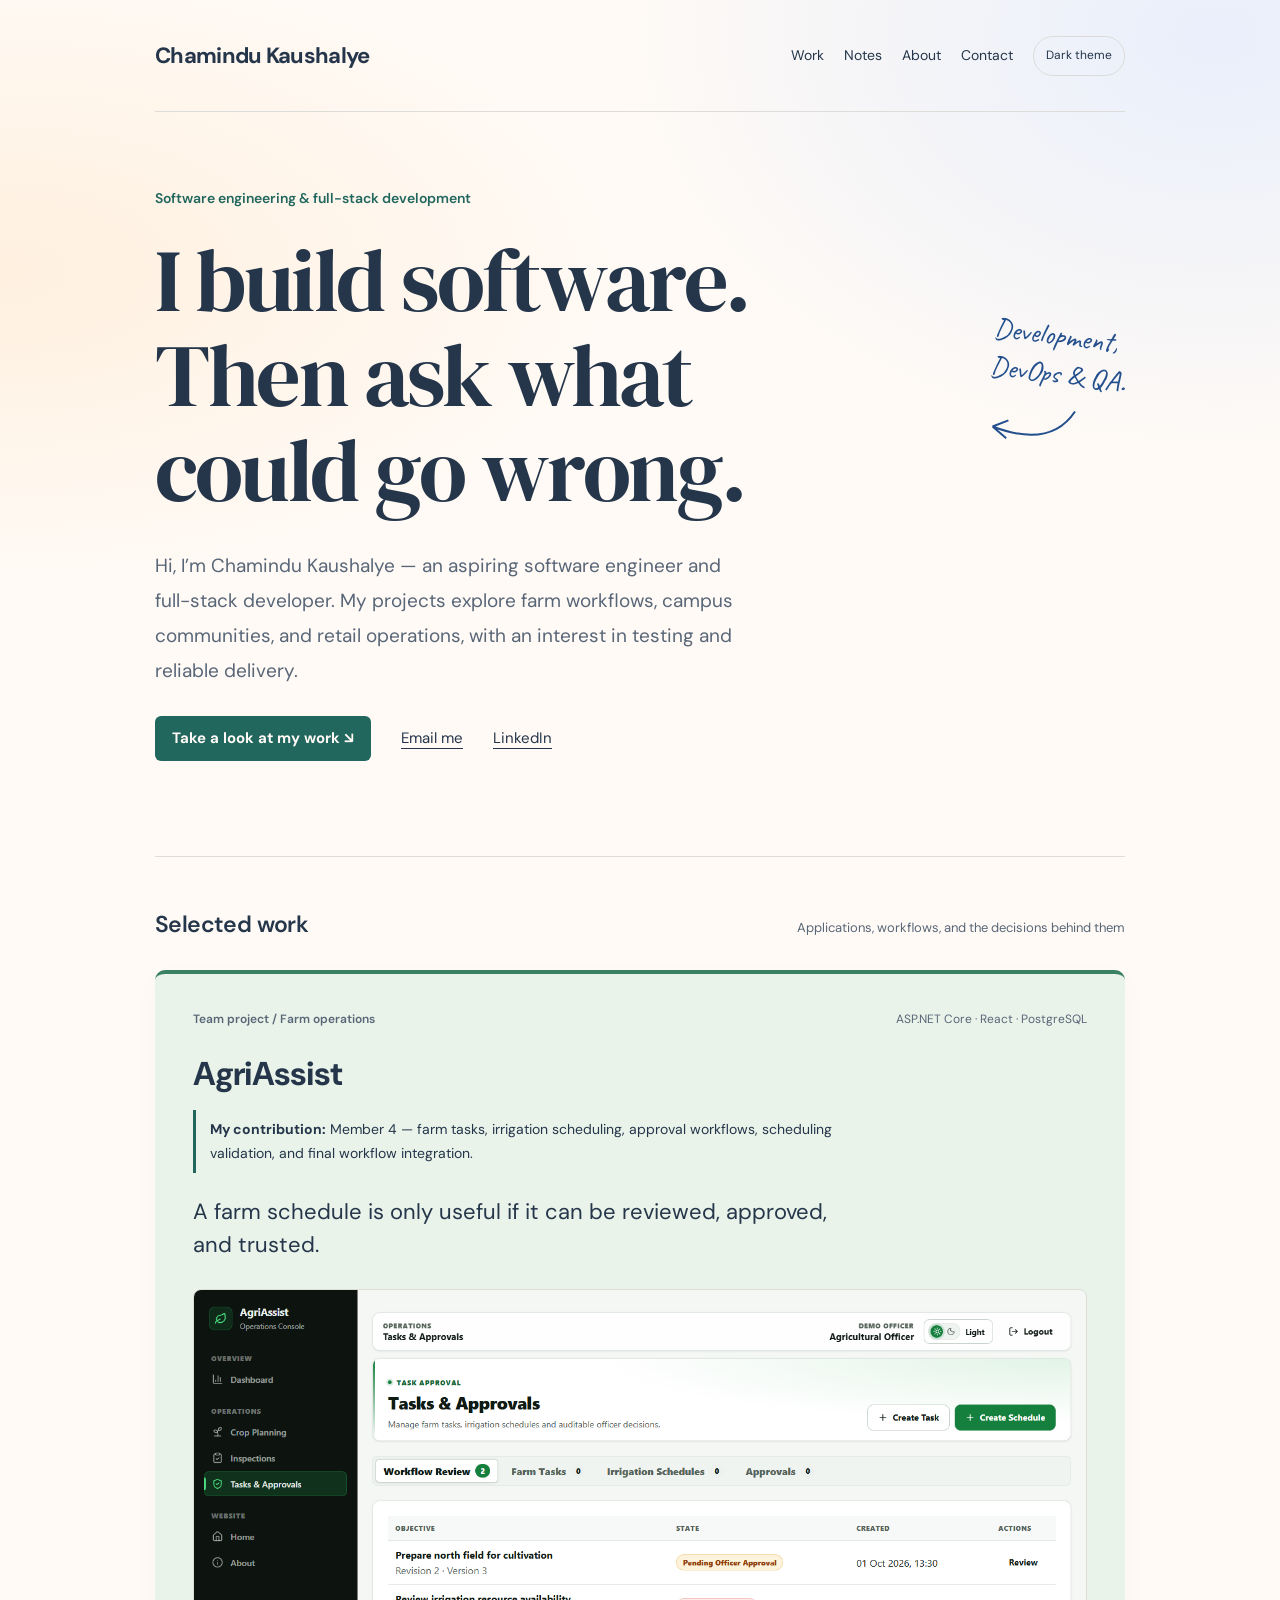
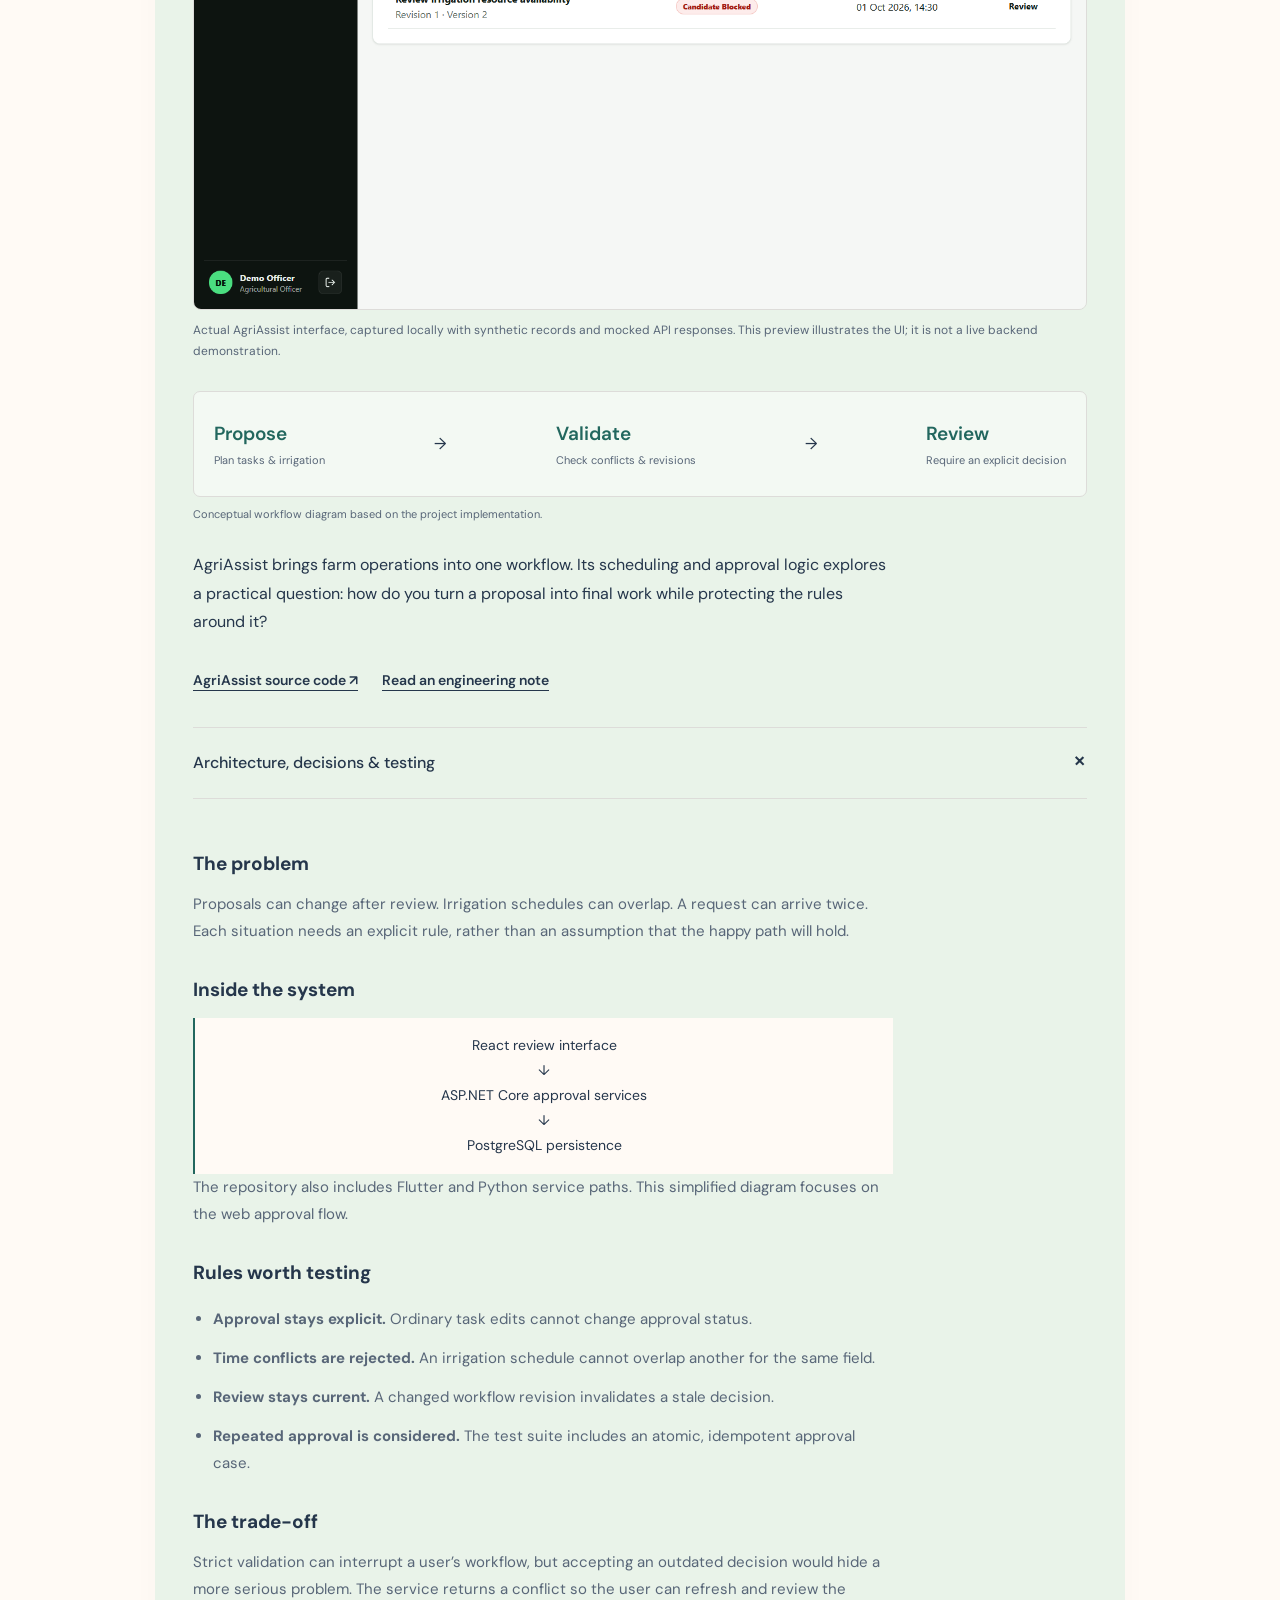
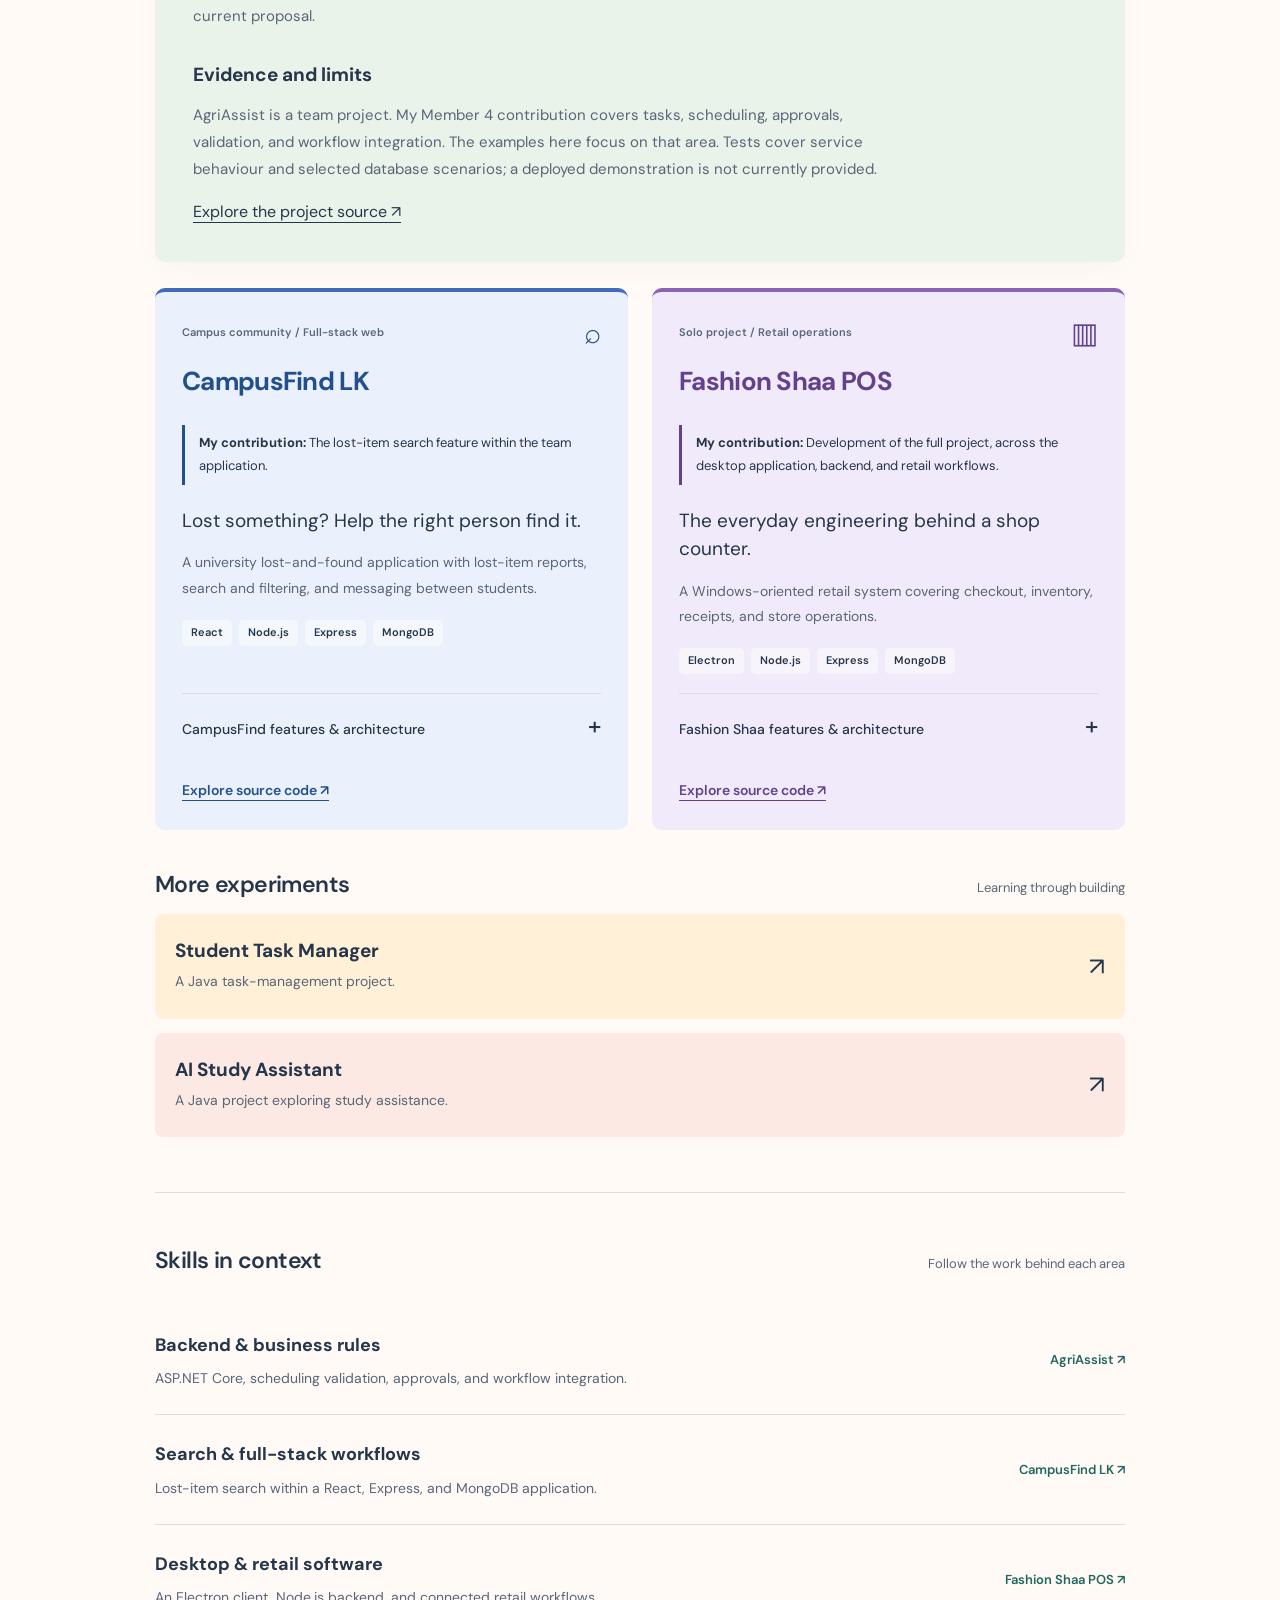
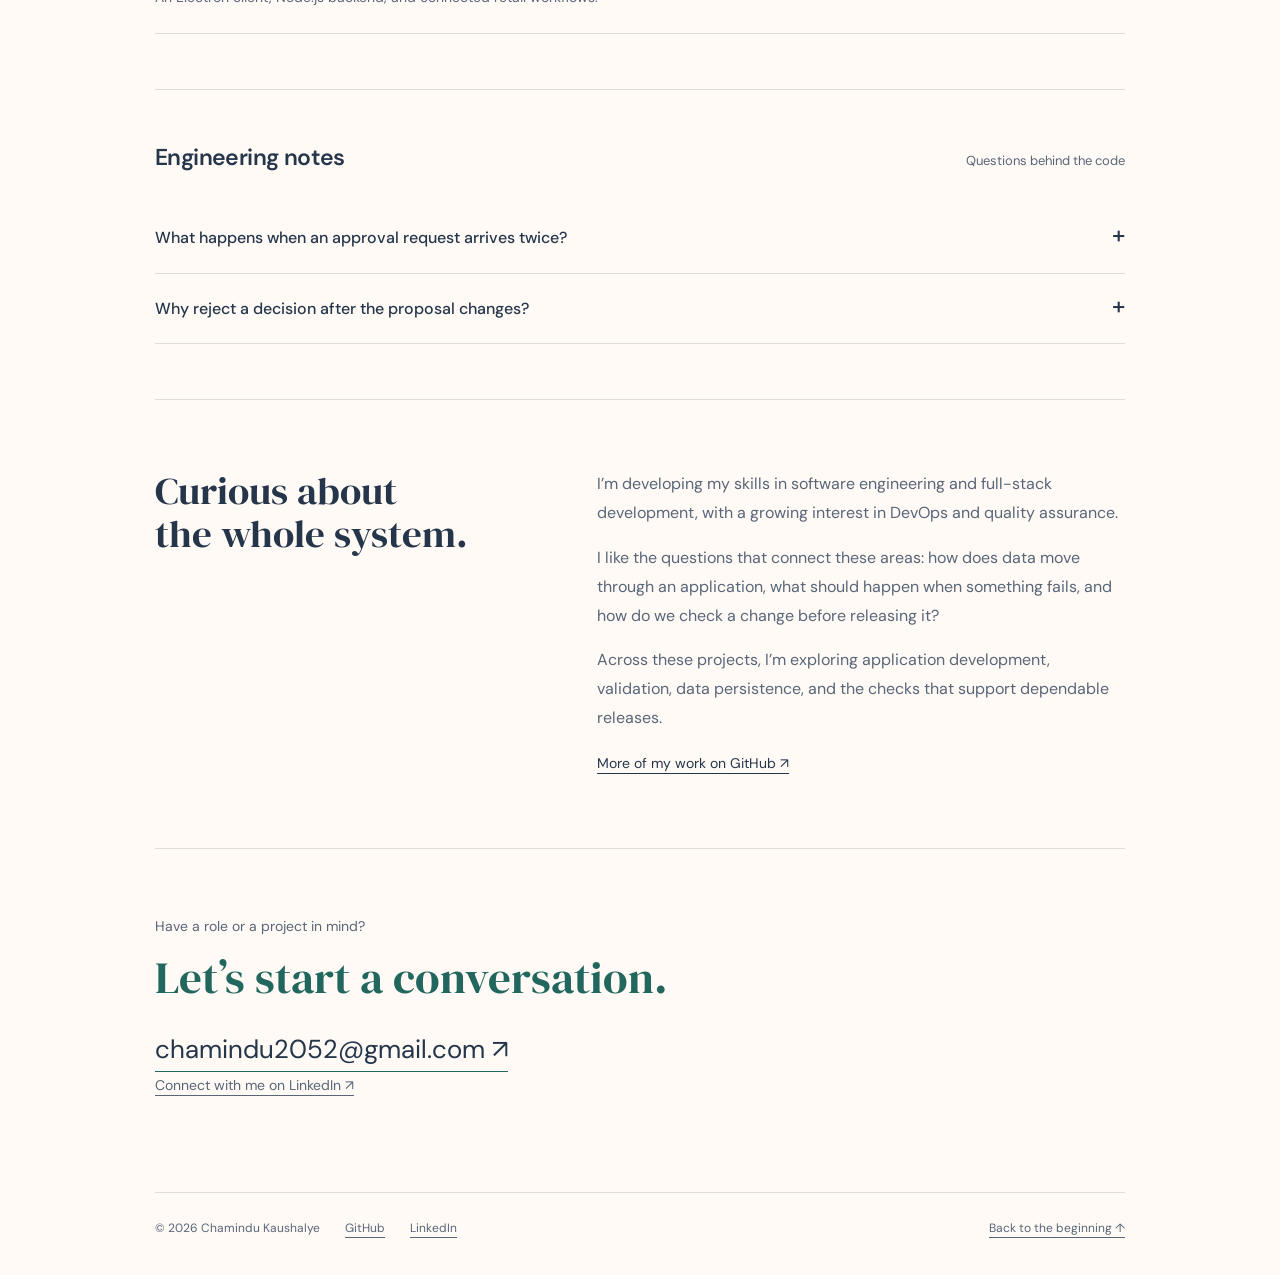
==== commit a3408ef7: "Show real AgriAssist interface with labelled synthetic preview" ====
--- a/index.html
+++ b/index.html
@@ -3,7 +3,7 @@
 <a class="skip" href="#main">Skip to content</a>
 <div class="page"><header><a class="name" href="#main">Chamindu Kaushalye</a><nav aria-label="Main"><a href="#work">Work</a><a href="#notes">Notes</a><a href="#about">About</a><a href="#contact">Contact</a><button id="theme-toggle" type="button">Dark theme</button></nav></header>
 <main id="main"><section class="intro"><p class="handwritten">Software engineering & full-stack development</p><h1>I build software.<br>Then ask what<br>could go wrong.</h1><p class="lede">Hi, I’m Chamindu Kaushalye — an aspiring software engineer and full-stack developer. My projects explore farm workflows, campus communities, and retail operations, with an interest in testing and reliable delivery.</p><div class="intro-links"><a href="#work">Take a look at my work <span aria-hidden="true">↘</span></a><a href="mailto:chamindu2052@gmail.com">Email me</a><a href="https://www.linkedin.com/in/chamindu-kaushalya-gunarathne-991829351/">LinkedIn</a></div><aside class="margin-note">Development,<br>DevOps & QA.<br><svg viewBox="0 0 100 50" aria-hidden="true"><path d="M90 5Q70 45 10 30m0 0 15-8M10 30l15 10" fill="none" stroke="currentColor" stroke-width="2"/></svg></aside></section>
-<section id="work"><div class="section-title"><h2>Selected work</h2><span>Applications, workflows, and the decisions behind them</span></div><article class="flagship" id="agriassist"><div class="project-top"><span class="project-type">Team project / Farm operations</span><span class="stack">ASP.NET Core · React · PostgreSQL</span></div><h3>AgriAssist</h3><p class="ownership"><strong>My contribution:</strong> Member 4 — farm tasks, irrigation scheduling, approval workflows, scheduling validation, and final workflow integration.</p><p class="project-summary">A farm schedule is only useful if it can be reviewed, approved, and trusted.</p><div class="workflow" aria-label="Conceptual approval workflow"><div><span>Propose</span><small>Plan tasks & irrigation</small></div><span aria-hidden="true">→</span><div><span>Validate</span><small>Check conflicts & revisions</small></div><span aria-hidden="true">→</span><div><span>Review</span><small>Require an explicit decision</small></div></div><p class="caption">Conceptual workflow diagram based on the project implementation.</p><p>AgriAssist brings farm operations into one workflow. Its scheduling and approval logic explores a practical question: how do you turn a proposal into final work while protecting the rules around it?</p><div class="project-actions"><a href="https://github.com/kaushalye1234/Intelligent-Pre-Cultivation-Farm-Planning-and-Management-System">AgriAssist source code ↗</a><a href="#approval-note">Read an engineering note</a></div><details class="case-study" open><summary>Architecture, decisions & testing <span aria-hidden="true">+</span></summary><div class="case-content"><h4>The problem</h4><p>Proposals can change after review. Irrigation schedules can overlap. A request can arrive twice. Each situation needs an explicit rule, rather than an assumption that the happy path will hold.</p><h4>Inside the system</h4><div class="architecture"><span>React review interface</span><span aria-hidden="true">↓</span><span>ASP.NET Core approval services</span><span aria-hidden="true">↓</span><span>PostgreSQL persistence</span></div><p>The repository also includes Flutter and Python service paths. This simplified diagram focuses on the web approval flow.</p><h4>Rules worth testing</h4><ul><li><strong>Approval stays explicit.</strong> Ordinary task edits cannot change approval status.</li><li><strong>Time conflicts are rejected.</strong> An irrigation schedule cannot overlap another for the same field.</li><li><strong>Review stays current.</strong> A changed workflow revision invalidates a stale decision.</li><li><strong>Repeated approval is considered.</strong> The test suite includes an atomic, idempotent approval case.</li></ul><h4>The trade-off</h4><p>Strict validation can interrupt a user’s workflow, but accepting an outdated decision would hide a more serious problem. The service returns a conflict so the user can refresh and review the current proposal.</p><h4>Evidence and limits</h4><p>AgriAssist is a team project. My Member 4 contribution covers tasks, scheduling, approvals, validation, and workflow integration. The examples here focus on that area. Tests cover service behaviour and selected database scenarios; a deployed demonstration is not currently provided.</p><a href="https://github.com/kaushalye1234/Intelligent-Pre-Cultivation-Farm-Planning-and-Management-System">Explore the project source ↗</a></div></details></article>
+<section id="work"><div class="section-title"><h2>Selected work</h2><span>Applications, workflows, and the decisions behind them</span></div><article class="flagship" id="agriassist"><div class="project-top"><span class="project-type">Team project / Farm operations</span><span class="stack">ASP.NET Core · React · PostgreSQL</span></div><h3>AgriAssist</h3><p class="ownership"><strong>My contribution:</strong> Member 4 — farm tasks, irrigation scheduling, approval workflows, scheduling validation, and final workflow integration.</p><p class="project-summary">A farm schedule is only useful if it can be reviewed, approved, and trusted.</p><figure class="application-preview"><a href="assets/agriassist-review.png" aria-label="Open full-size AgriAssist Tasks and Approvals screenshot"><img src="assets/agriassist-review.png" width="1440" height="1000" loading="lazy" alt="AgriAssist Tasks and Approvals interface showing one proposal pending officer approval and another blocked candidate."></a><figcaption>Actual AgriAssist interface, captured locally with synthetic records and mocked API responses. This preview illustrates the UI; it is not a live backend demonstration.</figcaption></figure><div class="workflow" aria-label="Conceptual approval workflow"><div><span>Propose</span><small>Plan tasks & irrigation</small></div><span aria-hidden="true">→</span><div><span>Validate</span><small>Check conflicts & revisions</small></div><span aria-hidden="true">→</span><div><span>Review</span><small>Require an explicit decision</small></div></div><p class="caption">Conceptual workflow diagram based on the project implementation.</p><p>AgriAssist brings farm operations into one workflow. Its scheduling and approval logic explores a practical question: how do you turn a proposal into final work while protecting the rules around it?</p><div class="project-actions"><a href="https://github.com/kaushalye1234/Intelligent-Pre-Cultivation-Farm-Planning-and-Management-System">AgriAssist source code ↗</a><a href="#approval-note">Read an engineering note</a></div><details class="case-study" open><summary>Architecture, decisions & testing <span aria-hidden="true">+</span></summary><div class="case-content"><h4>The problem</h4><p>Proposals can change after review. Irrigation schedules can overlap. A request can arrive twice. Each situation needs an explicit rule, rather than an assumption that the happy path will hold.</p><h4>Inside the system</h4><div class="architecture"><span>React review interface</span><span aria-hidden="true">↓</span><span>ASP.NET Core approval services</span><span aria-hidden="true">↓</span><span>PostgreSQL persistence</span></div><p>The repository also includes Flutter and Python service paths. This simplified diagram focuses on the web approval flow.</p><h4>Rules worth testing</h4><ul><li><strong>Approval stays explicit.</strong> Ordinary task edits cannot change approval status.</li><li><strong>Time conflicts are rejected.</strong> An irrigation schedule cannot overlap another for the same field.</li><li><strong>Review stays current.</strong> A changed workflow revision invalidates a stale decision.</li><li><strong>Repeated approval is considered.</strong> The test suite includes an atomic, idempotent approval case.</li></ul><h4>The trade-off</h4><p>Strict validation can interrupt a user’s workflow, but accepting an outdated decision would hide a more serious problem. The service returns a conflict so the user can refresh and review the current proposal.</p><h4>Evidence and limits</h4><p>AgriAssist is a team project. My Member 4 contribution covers tasks, scheduling, approvals, validation, and workflow integration. The examples here focus on that area. Tests cover service behaviour and selected database scenarios; a deployed demonstration is not currently provided.</p><a href="https://github.com/kaushalye1234/Intelligent-Pre-Cultivation-Farm-Planning-and-Management-System">Explore the project source ↗</a></div></details></article>
 <div class="project-grid">
 <article class="project-card campus" id="campusfind"><div class="card-heading"><span class="project-type">Campus community / Full-stack web</span><span class="project-symbol" aria-hidden="true">⌕</span></div><h3>CampusFind LK</h3><p class="ownership"><strong>My contribution:</strong> The lost-item search feature within the team application.</p><p class="card-intro">Lost something? Help the right person find it.</p><p>A university lost-and-found application with lost-item reports, search and filtering, and messaging between students.</p><div class="tech-list" aria-label="Technologies"><span>React</span><span>Node.js</span><span>Express</span><span>MongoDB</span></div><details><summary>CampusFind features & architecture <span aria-hidden="true">+</span></summary><div class="project-detail"><p>The repository documents separate user and administrator access, JWT authentication, an inbox, replies, and marking reports as resolved.</p><p><strong>Engineering scope:</strong> searchable reports, user-specific messages, and a resolved state for recovered belongings.</p><p>Hackathon project. Source code is available below; a live demonstration is not currently provided.</p></div></details><a class="source-link" href="https://github.com/kaushalye1234/Mini-Hackathon">Explore source code ↗</a></article>
 <article class="project-card retail" id="fashion-shaa"><div class="card-heading"><span class="project-type">Solo project / Retail operations</span><span class="project-symbol" aria-hidden="true">▥</span></div><h3>Fashion Shaa POS</h3><p class="ownership"><strong>My contribution:</strong> Development of the full project, across the desktop application, backend, and retail workflows.</p><p class="card-intro">The everyday engineering behind a shop counter.</p><p>A Windows-oriented retail system covering checkout, inventory, receipts, and store operations.</p><div class="tech-list" aria-label="Technologies"><span>Electron</span><span>Node.js</span><span>Express</span><span>MongoDB</span></div><details><summary>Fashion Shaa features & architecture <span aria-hidden="true">+</span></summary><div class="project-detail"><p>The public repository describes barcode-assisted checkout, returns, cashier shifts, role-based access, and backup and synchronization utilities.</p><p><strong>Engineering scope:</strong> cashier operations, inventory, role-based access, and Windows application packaging.</p><p>This case study links to the Electron/Node implementation. Backup, recovery, and transaction integrity remain important areas of ongoing engineering work.</p></div></details><a class="source-link" href="https://github.com/kaushalye1234/POS-">Explore source code ↗</a></article>
--- a/style.css
+++ b/style.css
@@ -19,3 +19,5 @@
 .ownership{font-size:14px;line-height:1.75;color:var(--ink);border-left:3px solid var(--accent);padding:7px 0 7px 14px;margin:16px 0 22px;max-width:720px}.project-card>.ownership{color:var(--ink);font-size:13px}.campus .ownership{border-color:var(--blue)}.retail .ownership{border-color:var(--violet)}
 
 .practice{border-top:1px solid var(--line)}.practice-list>a{display:flex;align-items:center;justify-content:space-between;gap:30px;border-bottom:1px solid var(--line);padding:23px 0;text-decoration:none}.practice-list h3{font-size:18px;margin-bottom:5px}.practice-list p{font-size:14px;color:var(--muted);margin:0}.practice-list>a>span{font-size:13px;font-weight:600;color:var(--accent);white-space:nowrap}article[id]{scroll-margin-top:30px}@media(max-width:620px){.practice-list>a{align-items:flex-start;flex-direction:column;gap:10px}}
+
+.application-preview{margin:28px 0}.application-preview a{display:block;border:1px solid var(--line);border-radius:8px;overflow:hidden}.application-preview img{display:block;width:100%;height:auto}.application-preview figcaption{font-size:12px;line-height:1.7;color:var(--muted);margin-top:10px}
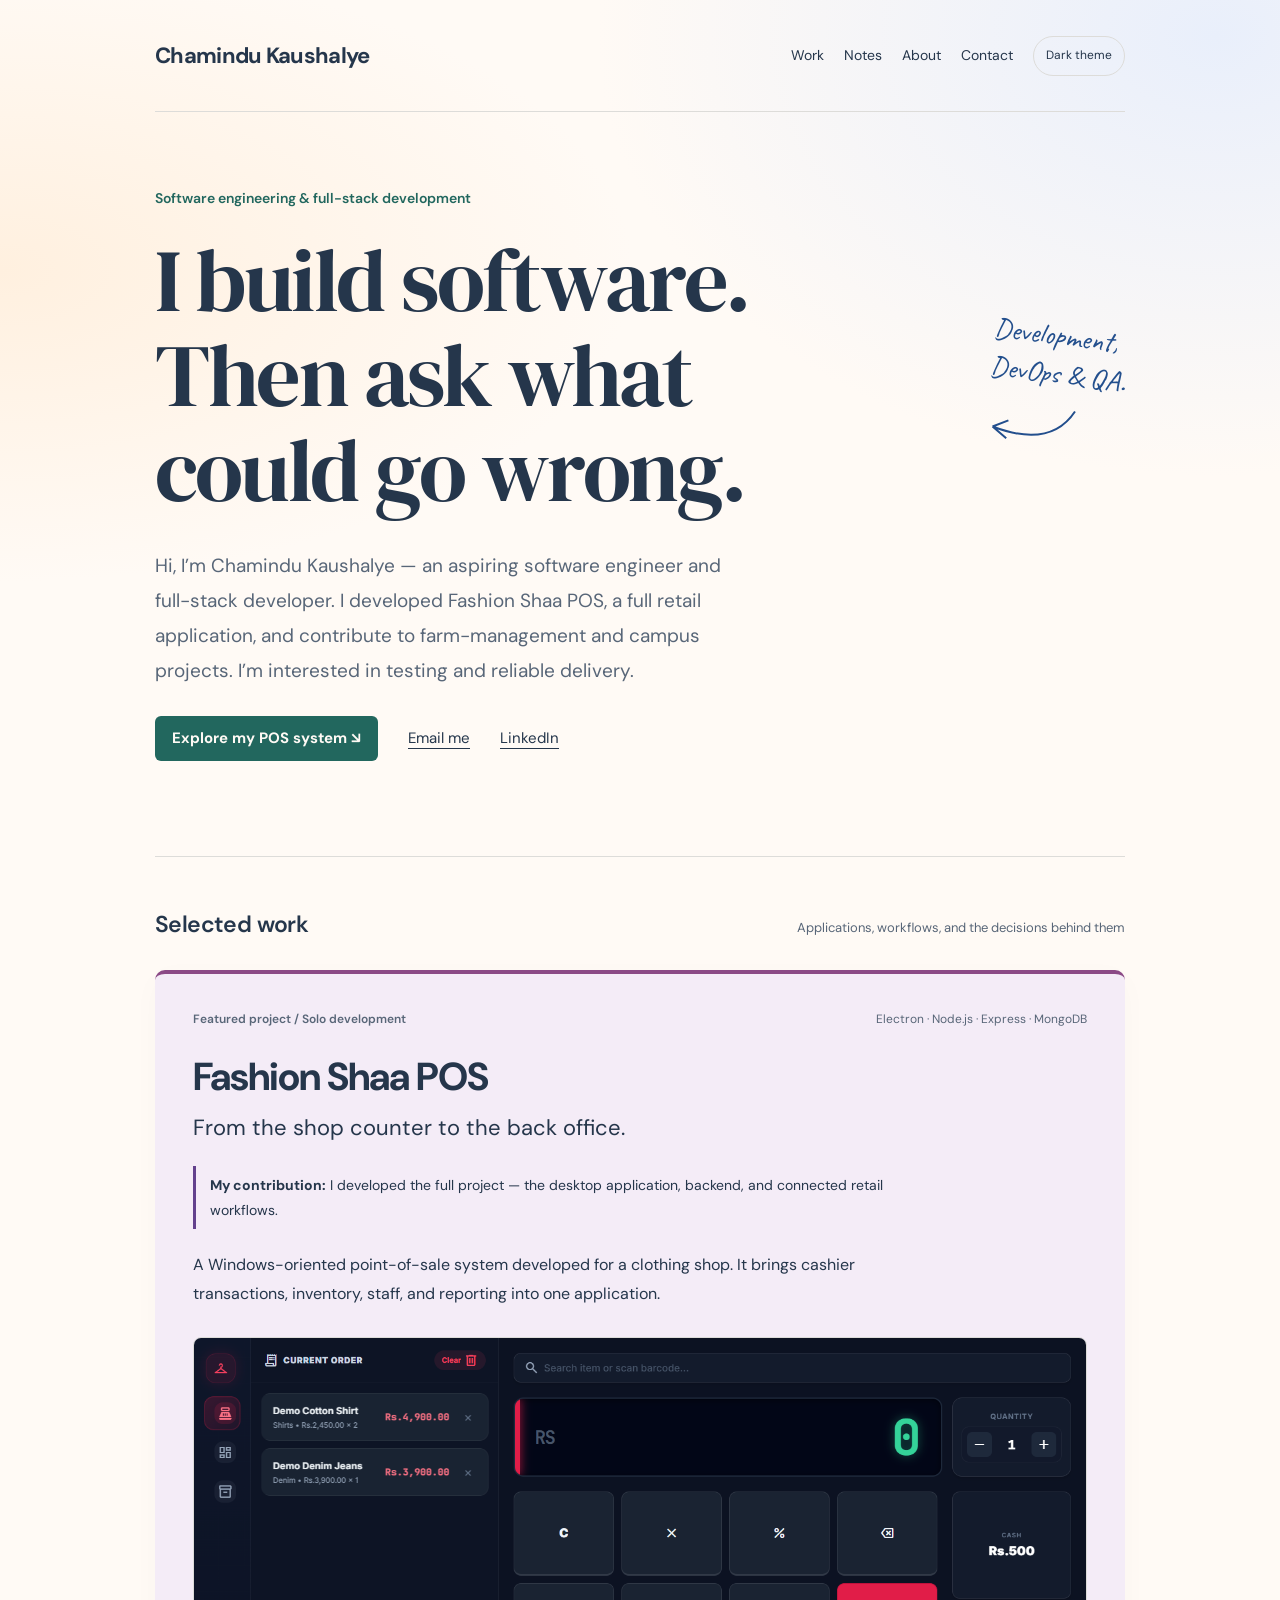
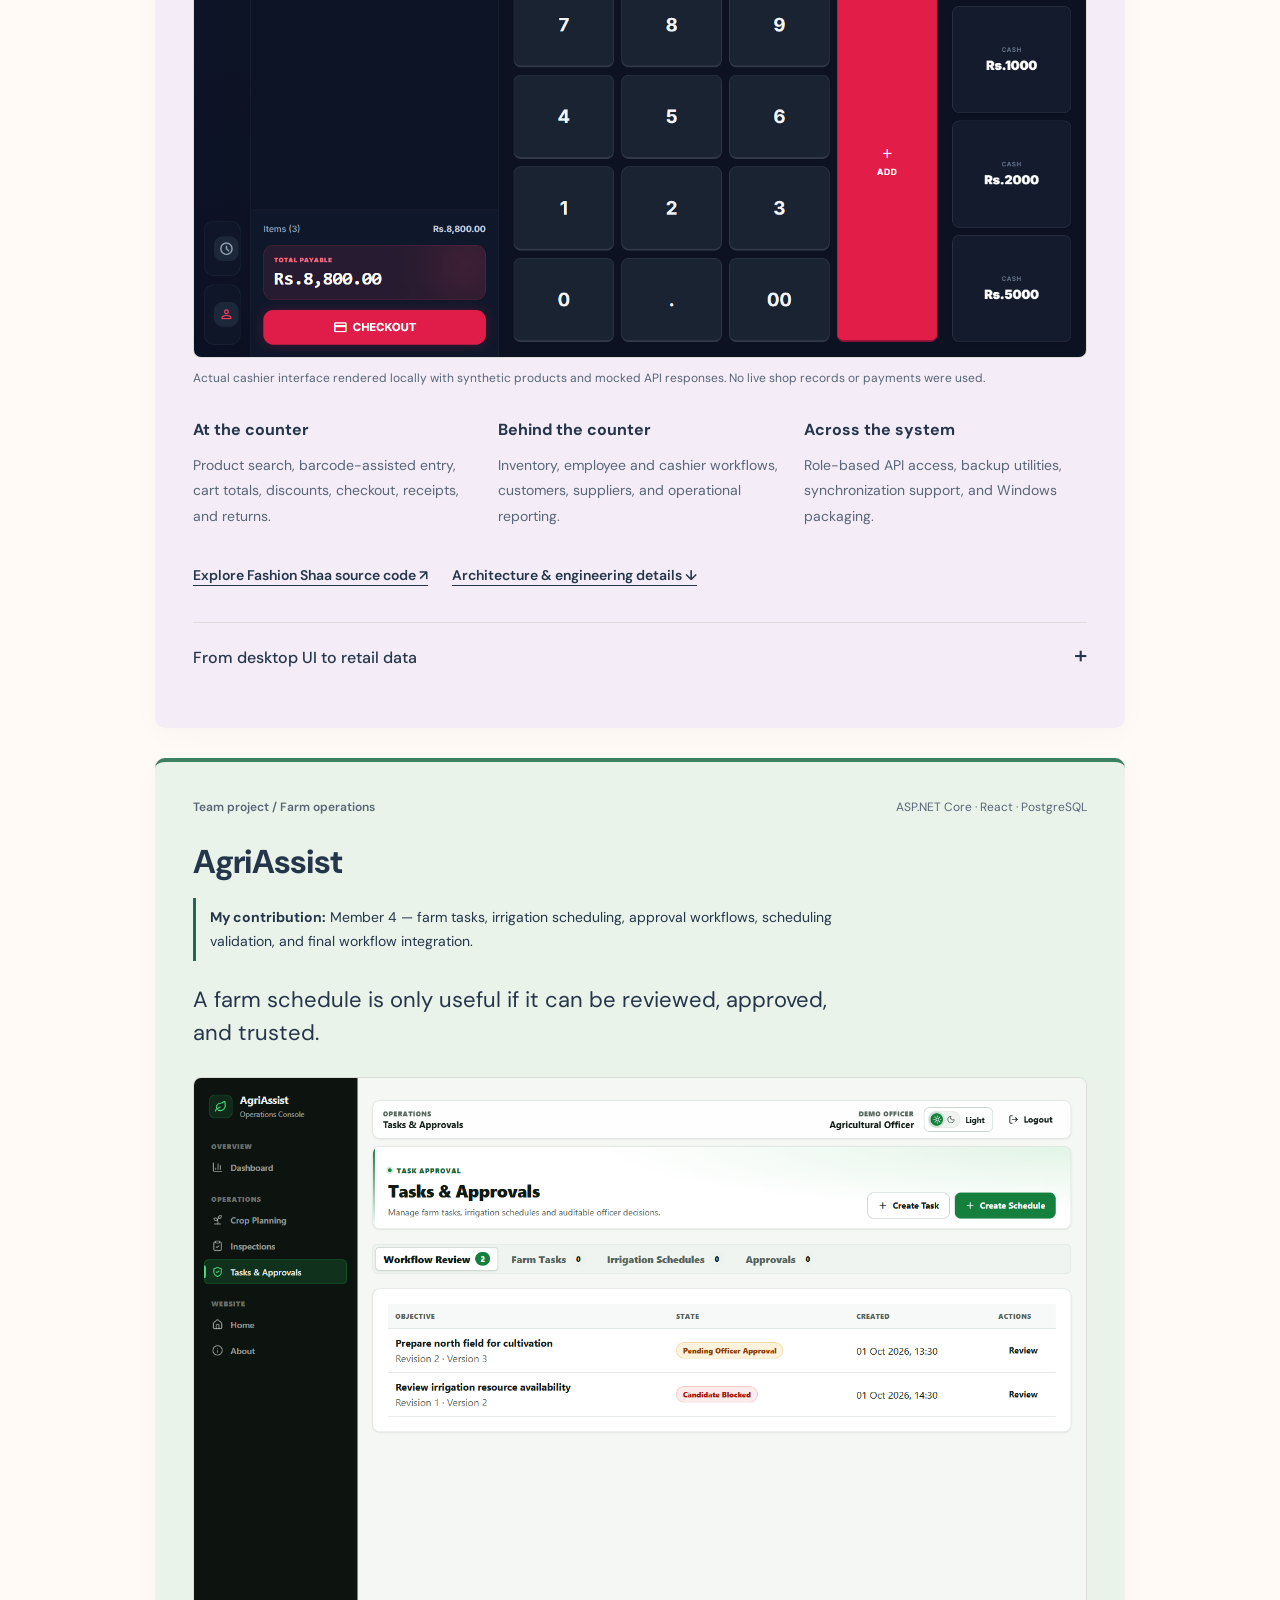
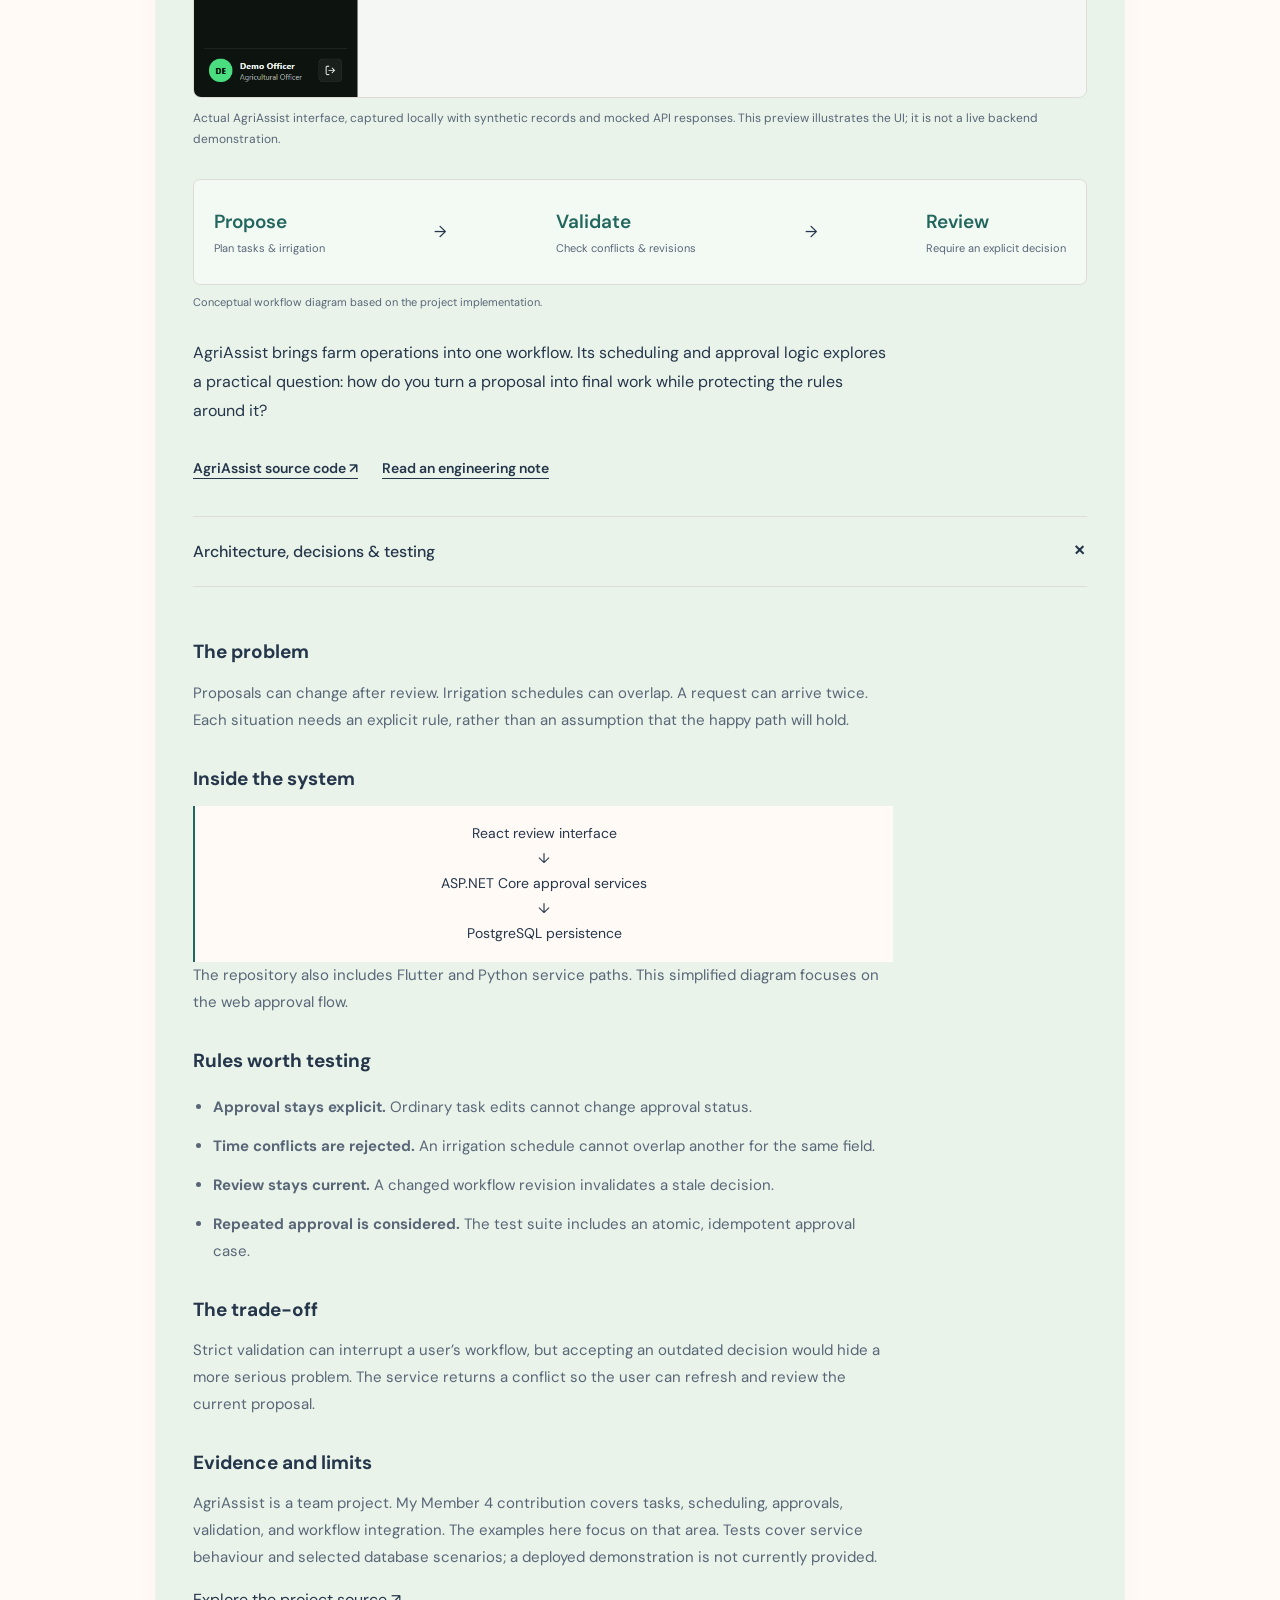
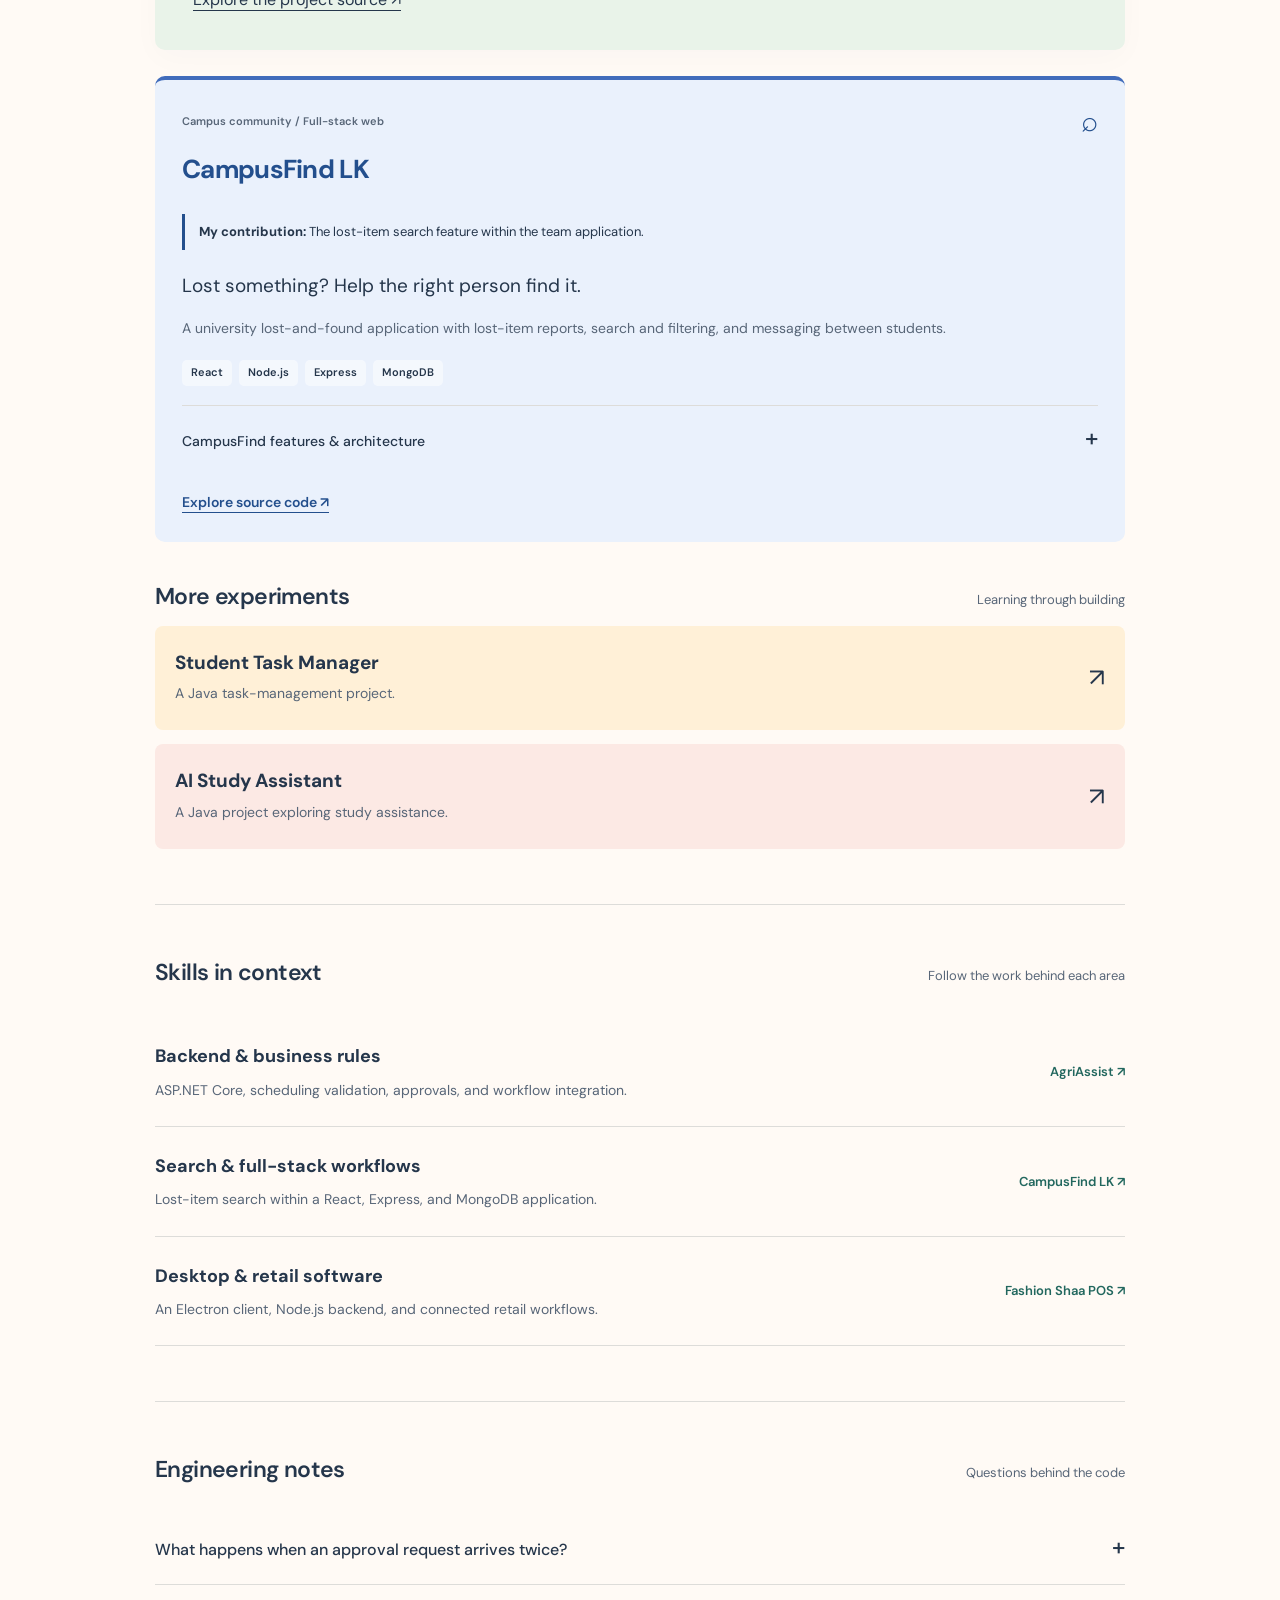
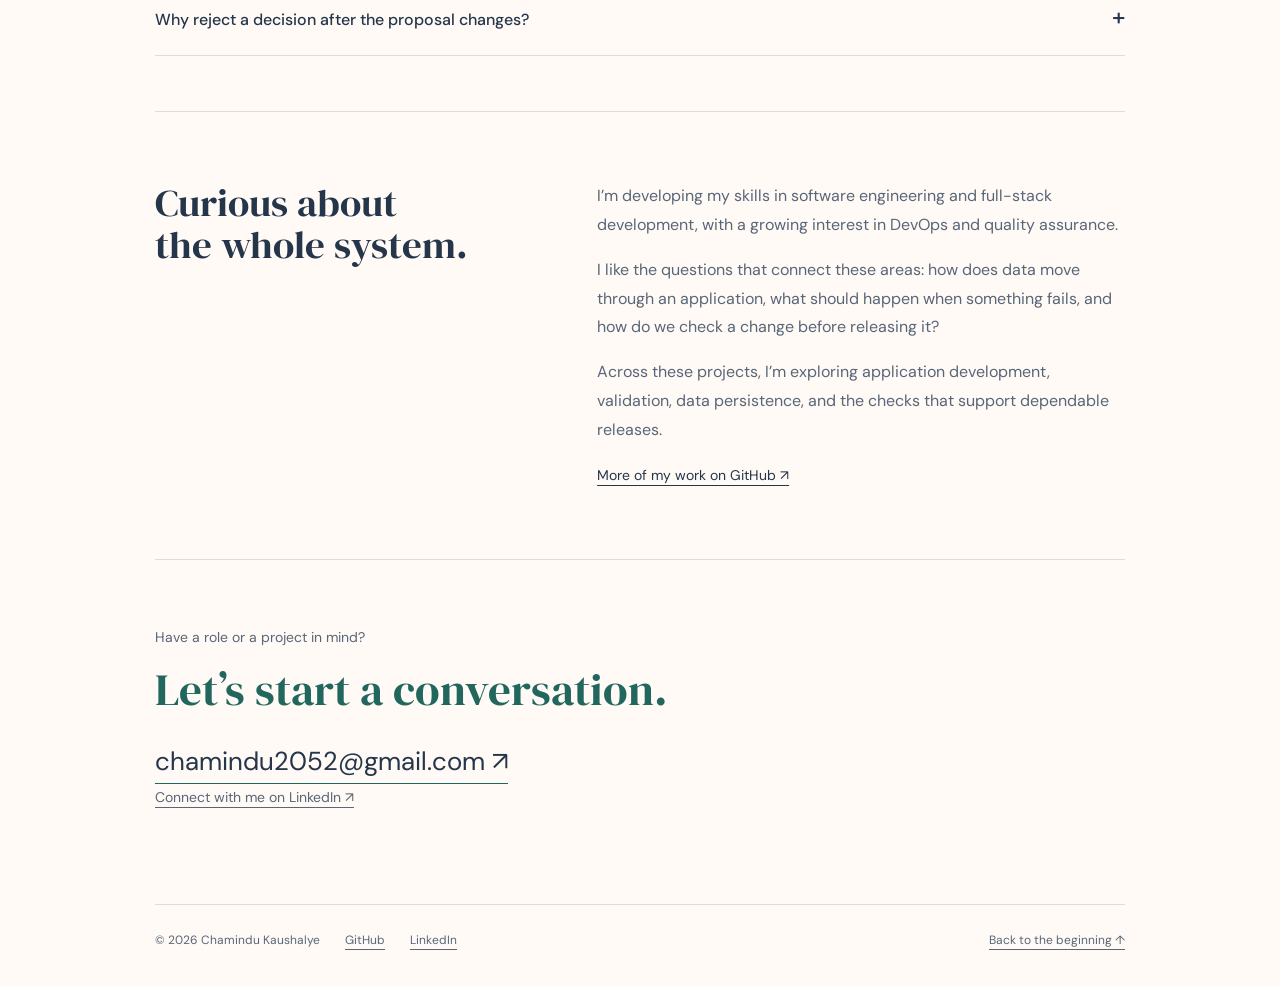
==== commit a5212621: "Feature Fashion Shaa POS with real checkout and inventory previews" ====
--- a/index.html
+++ b/index.html
@@ -2,11 +2,11 @@
 <html lang="en"><head><meta charset="utf-8"><meta name="viewport" content="width=device-width,initial-scale=1"><meta name="description" content="Chamindu Kaushalye’s engineering notebook: software projects, architecture, and testing."><title>Chamindu Kaushalye | Software Engineer & Full-Stack Developer</title><meta name="theme-color" content="#fffaf5"><link rel="preconnect" href="https://fonts.googleapis.com"><link rel="preconnect" href="https://fonts.gstatic.com" crossorigin><link href="https://fonts.googleapis.com/css2?family=DM+Sans:wght@400;500;600;700&amp;family=DM+Serif+Display&amp;family=Caveat:wght@500&amp;display=swap" rel="stylesheet"><link rel="icon" href="favicon.svg"><link rel="stylesheet" href="style.css"><script src="script.js" defer></script></head><body>
 <a class="skip" href="#main">Skip to content</a>
 <div class="page"><header><a class="name" href="#main">Chamindu Kaushalye</a><nav aria-label="Main"><a href="#work">Work</a><a href="#notes">Notes</a><a href="#about">About</a><a href="#contact">Contact</a><button id="theme-toggle" type="button">Dark theme</button></nav></header>
-<main id="main"><section class="intro"><p class="handwritten">Software engineering & full-stack development</p><h1>I build software.<br>Then ask what<br>could go wrong.</h1><p class="lede">Hi, I’m Chamindu Kaushalye — an aspiring software engineer and full-stack developer. My projects explore farm workflows, campus communities, and retail operations, with an interest in testing and reliable delivery.</p><div class="intro-links"><a href="#work">Take a look at my work <span aria-hidden="true">↘</span></a><a href="mailto:chamindu2052@gmail.com">Email me</a><a href="https://www.linkedin.com/in/chamindu-kaushalya-gunarathne-991829351/">LinkedIn</a></div><aside class="margin-note">Development,<br>DevOps & QA.<br><svg viewBox="0 0 100 50" aria-hidden="true"><path d="M90 5Q70 45 10 30m0 0 15-8M10 30l15 10" fill="none" stroke="currentColor" stroke-width="2"/></svg></aside></section>
-<section id="work"><div class="section-title"><h2>Selected work</h2><span>Applications, workflows, and the decisions behind them</span></div><article class="flagship" id="agriassist"><div class="project-top"><span class="project-type">Team project / Farm operations</span><span class="stack">ASP.NET Core · React · PostgreSQL</span></div><h3>AgriAssist</h3><p class="ownership"><strong>My contribution:</strong> Member 4 — farm tasks, irrigation scheduling, approval workflows, scheduling validation, and final workflow integration.</p><p class="project-summary">A farm schedule is only useful if it can be reviewed, approved, and trusted.</p><figure class="application-preview"><a href="assets/agriassist-review.png" aria-label="Open full-size AgriAssist Tasks and Approvals screenshot"><img src="assets/agriassist-review.png" width="1440" height="1000" loading="lazy" alt="AgriAssist Tasks and Approvals interface showing one proposal pending officer approval and another blocked candidate."></a><figcaption>Actual AgriAssist interface, captured locally with synthetic records and mocked API responses. This preview illustrates the UI; it is not a live backend demonstration.</figcaption></figure><div class="workflow" aria-label="Conceptual approval workflow"><div><span>Propose</span><small>Plan tasks & irrigation</small></div><span aria-hidden="true">→</span><div><span>Validate</span><small>Check conflicts & revisions</small></div><span aria-hidden="true">→</span><div><span>Review</span><small>Require an explicit decision</small></div></div><p class="caption">Conceptual workflow diagram based on the project implementation.</p><p>AgriAssist brings farm operations into one workflow. Its scheduling and approval logic explores a practical question: how do you turn a proposal into final work while protecting the rules around it?</p><div class="project-actions"><a href="https://github.com/kaushalye1234/Intelligent-Pre-Cultivation-Farm-Planning-and-Management-System">AgriAssist source code ↗</a><a href="#approval-note">Read an engineering note</a></div><details class="case-study" open><summary>Architecture, decisions & testing <span aria-hidden="true">+</span></summary><div class="case-content"><h4>The problem</h4><p>Proposals can change after review. Irrigation schedules can overlap. A request can arrive twice. Each situation needs an explicit rule, rather than an assumption that the happy path will hold.</p><h4>Inside the system</h4><div class="architecture"><span>React review interface</span><span aria-hidden="true">↓</span><span>ASP.NET Core approval services</span><span aria-hidden="true">↓</span><span>PostgreSQL persistence</span></div><p>The repository also includes Flutter and Python service paths. This simplified diagram focuses on the web approval flow.</p><h4>Rules worth testing</h4><ul><li><strong>Approval stays explicit.</strong> Ordinary task edits cannot change approval status.</li><li><strong>Time conflicts are rejected.</strong> An irrigation schedule cannot overlap another for the same field.</li><li><strong>Review stays current.</strong> A changed workflow revision invalidates a stale decision.</li><li><strong>Repeated approval is considered.</strong> The test suite includes an atomic, idempotent approval case.</li></ul><h4>The trade-off</h4><p>Strict validation can interrupt a user’s workflow, but accepting an outdated decision would hide a more serious problem. The service returns a conflict so the user can refresh and review the current proposal.</p><h4>Evidence and limits</h4><p>AgriAssist is a team project. My Member 4 contribution covers tasks, scheduling, approvals, validation, and workflow integration. The examples here focus on that area. Tests cover service behaviour and selected database scenarios; a deployed demonstration is not currently provided.</p><a href="https://github.com/kaushalye1234/Intelligent-Pre-Cultivation-Farm-Planning-and-Management-System">Explore the project source ↗</a></div></details></article>
+<main id="main"><section class="intro"><p class="handwritten">Software engineering & full-stack development</p><h1>I build software.<br>Then ask what<br>could go wrong.</h1><p class="lede">Hi, I’m Chamindu Kaushalye — an aspiring software engineer and full-stack developer. I developed Fashion Shaa POS, a full retail application, and contribute to farm-management and campus projects. I’m interested in testing and reliable delivery.</p><div class="intro-links"><a href="#fashion-shaa">Explore my POS system <span aria-hidden="true">↘</span></a><a href="mailto:chamindu2052@gmail.com">Email me</a><a href="https://www.linkedin.com/in/chamindu-kaushalya-gunarathne-991829351/">LinkedIn</a></div><aside class="margin-note">Development,<br>DevOps & QA.<br><svg viewBox="0 0 100 50" aria-hidden="true"><path d="M90 5Q70 45 10 30m0 0 15-8M10 30l15 10" fill="none" stroke="currentColor" stroke-width="2"/></svg></aside></section>
+<section id="work"><div class="section-title"><h2>Selected work</h2><span>Applications, workflows, and the decisions behind them</span></div><article class="flagship pos-feature" id="fashion-shaa"><div class="project-top"><span class="project-type">Featured project / Solo development</span><span class="stack">Electron · Node.js · Express · MongoDB</span></div><h3>Fashion Shaa POS</h3><p class="project-summary">From the shop counter to the back office.</p><p class="ownership"><strong>My contribution:</strong> I developed the full project — the desktop application, backend, and connected retail workflows.</p><p>A Windows-oriented point-of-sale system developed for a clothing shop. It brings cashier transactions, inventory, staff, and reporting into one application.</p><figure class="application-preview"><a href="assets/pos-checkout.png" aria-label="Open full-size Fashion Shaa checkout screenshot"><img src="assets/pos-checkout.png" width="1440" height="1000" loading="lazy" alt="Fashion Shaa cashier interface with demo clothing products, quantities, a calculated cart total, and checkout controls."></a><figcaption>Actual cashier interface rendered locally with synthetic products and mocked API responses. No live shop records or payments were used.</figcaption></figure><div class="pos-capabilities"><div><h4>At the counter</h4><p>Product search, barcode-assisted entry, cart totals, discounts, checkout, receipts, and returns.</p></div><div><h4>Behind the counter</h4><p>Inventory, employee and cashier workflows, customers, suppliers, and operational reporting.</p></div><div><h4>Across the system</h4><p>Role-based API access, backup utilities, synchronization support, and Windows packaging.</p></div></div><div class="project-actions"><a href="https://github.com/kaushalye1234/POS-">Explore Fashion Shaa source code ↗</a><a href="#pos-engineering">Architecture & engineering details ↓</a></div><details class="case-study" id="pos-engineering"><summary>From desktop UI to retail data <span aria-hidden="true">+</span></summary><div class="case-content"><h4>Architecture</h4><div class="architecture"><span>Electron desktop client</span><span aria-hidden="true">↓ Authenticated REST requests</span><span>Node.js / Express API</span><span aria-hidden="true">↓</span><span>MongoDB / Mongoose</span></div><p>The API centralizes the retail records and business operations. The desktop client supports the cashier workflow, with installer and portable Windows build targets.</p><h4>Inventory interface</h4><figure class="application-preview"><a href="assets/pos-inventory.png" aria-label="Open full-size Fashion Shaa inventory screenshot"><img src="assets/pos-inventory.png" width="1920" height="1080" loading="lazy" alt="Fashion Shaa inventory management interface with three synthetic clothing products, stock quantities, prices, and item editing controls."></a><figcaption>Actual inventory screen with three synthetic products. API responses are mocked for this preview.</figcaption></figure><h4>Testing and delivery</h4><p>The source includes cashier unit tests, Playwright test configuration, backend parser tests, and electron-builder packaging. These are implementation artifacts; this portfolio does not claim a fresh full-system test run.</p><h4>Engineering priorities</h4><p>Sales and stock consistency, safe recovery, test isolation, and repeatable releases are ongoing priorities. Backup tooling needs restoration verification before it can be relied on operationally.</p></div></details></article><article class="flagship" id="agriassist"><div class="project-top"><span class="project-type">Team project / Farm operations</span><span class="stack">ASP.NET Core · React · PostgreSQL</span></div><h3>AgriAssist</h3><p class="ownership"><strong>My contribution:</strong> Member 4 — farm tasks, irrigation scheduling, approval workflows, scheduling validation, and final workflow integration.</p><p class="project-summary">A farm schedule is only useful if it can be reviewed, approved, and trusted.</p><figure class="application-preview"><a href="assets/agriassist-review.png" aria-label="Open full-size AgriAssist Tasks and Approvals screenshot"><img src="assets/agriassist-review.png" width="1440" height="1000" loading="lazy" alt="AgriAssist Tasks and Approvals interface showing one proposal pending officer approval and another blocked candidate."></a><figcaption>Actual AgriAssist interface, captured locally with synthetic records and mocked API responses. This preview illustrates the UI; it is not a live backend demonstration.</figcaption></figure><div class="workflow" aria-label="Conceptual approval workflow"><div><span>Propose</span><small>Plan tasks & irrigation</small></div><span aria-hidden="true">→</span><div><span>Validate</span><small>Check conflicts & revisions</small></div><span aria-hidden="true">→</span><div><span>Review</span><small>Require an explicit decision</small></div></div><p class="caption">Conceptual workflow diagram based on the project implementation.</p><p>AgriAssist brings farm operations into one workflow. Its scheduling and approval logic explores a practical question: how do you turn a proposal into final work while protecting the rules around it?</p><div class="project-actions"><a href="https://github.com/kaushalye1234/Intelligent-Pre-Cultivation-Farm-Planning-and-Management-System">AgriAssist source code ↗</a><a href="#approval-note">Read an engineering note</a></div><details class="case-study" open><summary>Architecture, decisions & testing <span aria-hidden="true">+</span></summary><div class="case-content"><h4>The problem</h4><p>Proposals can change after review. Irrigation schedules can overlap. A request can arrive twice. Each situation needs an explicit rule, rather than an assumption that the happy path will hold.</p><h4>Inside the system</h4><div class="architecture"><span>React review interface</span><span aria-hidden="true">↓</span><span>ASP.NET Core approval services</span><span aria-hidden="true">↓</span><span>PostgreSQL persistence</span></div><p>The repository also includes Flutter and Python service paths. This simplified diagram focuses on the web approval flow.</p><h4>Rules worth testing</h4><ul><li><strong>Approval stays explicit.</strong> Ordinary task edits cannot change approval status.</li><li><strong>Time conflicts are rejected.</strong> An irrigation schedule cannot overlap another for the same field.</li><li><strong>Review stays current.</strong> A changed workflow revision invalidates a stale decision.</li><li><strong>Repeated approval is considered.</strong> The test suite includes an atomic, idempotent approval case.</li></ul><h4>The trade-off</h4><p>Strict validation can interrupt a user’s workflow, but accepting an outdated decision would hide a more serious problem. The service returns a conflict so the user can refresh and review the current proposal.</p><h4>Evidence and limits</h4><p>AgriAssist is a team project. My Member 4 contribution covers tasks, scheduling, approvals, validation, and workflow integration. The examples here focus on that area. Tests cover service behaviour and selected database scenarios; a deployed demonstration is not currently provided.</p><a href="https://github.com/kaushalye1234/Intelligent-Pre-Cultivation-Farm-Planning-and-Management-System">Explore the project source ↗</a></div></details></article>
 <div class="project-grid">
 <article class="project-card campus" id="campusfind"><div class="card-heading"><span class="project-type">Campus community / Full-stack web</span><span class="project-symbol" aria-hidden="true">⌕</span></div><h3>CampusFind LK</h3><p class="ownership"><strong>My contribution:</strong> The lost-item search feature within the team application.</p><p class="card-intro">Lost something? Help the right person find it.</p><p>A university lost-and-found application with lost-item reports, search and filtering, and messaging between students.</p><div class="tech-list" aria-label="Technologies"><span>React</span><span>Node.js</span><span>Express</span><span>MongoDB</span></div><details><summary>CampusFind features & architecture <span aria-hidden="true">+</span></summary><div class="project-detail"><p>The repository documents separate user and administrator access, JWT authentication, an inbox, replies, and marking reports as resolved.</p><p><strong>Engineering scope:</strong> searchable reports, user-specific messages, and a resolved state for recovered belongings.</p><p>Hackathon project. Source code is available below; a live demonstration is not currently provided.</p></div></details><a class="source-link" href="https://github.com/kaushalye1234/Mini-Hackathon">Explore source code ↗</a></article>
-<article class="project-card retail" id="fashion-shaa"><div class="card-heading"><span class="project-type">Solo project / Retail operations</span><span class="project-symbol" aria-hidden="true">▥</span></div><h3>Fashion Shaa POS</h3><p class="ownership"><strong>My contribution:</strong> Development of the full project, across the desktop application, backend, and retail workflows.</p><p class="card-intro">The everyday engineering behind a shop counter.</p><p>A Windows-oriented retail system covering checkout, inventory, receipts, and store operations.</p><div class="tech-list" aria-label="Technologies"><span>Electron</span><span>Node.js</span><span>Express</span><span>MongoDB</span></div><details><summary>Fashion Shaa features & architecture <span aria-hidden="true">+</span></summary><div class="project-detail"><p>The public repository describes barcode-assisted checkout, returns, cashier shifts, role-based access, and backup and synchronization utilities.</p><p><strong>Engineering scope:</strong> cashier operations, inventory, role-based access, and Windows application packaging.</p><p>This case study links to the Electron/Node implementation. Backup, recovery, and transaction integrity remain important areas of ongoing engineering work.</p></div></details><a class="source-link" href="https://github.com/kaushalye1234/POS-">Explore source code ↗</a></article>
+
 </div>
 <div class="section-title smaller-heading"><h2>More experiments</h2><span>Learning through building</span></div><div class="other-work"><a href="https://github.com/kaushalye1234/Student_Task_Manager_System"><div><h3>Student Task Manager</h3><p>A Java task-management project.</p></div><span aria-hidden="true">↗</span></a><a href="https://github.com/kaushalye1234/AI-Study-Assistant"><div><h3>AI Study Assistant</h3><p>A Java project exploring study assistance.</p></div><span aria-hidden="true">↗</span></a></div></section>
 <section id="practice" class="practice"><div class="section-title"><h2>Skills in context</h2><span>Follow the work behind each area</span></div><div class="practice-list"><a href="#agriassist"><div><h3>Backend & business rules</h3><p>ASP.NET Core, scheduling validation, approvals, and workflow integration.</p></div><span>AgriAssist ↗</span></a><a href="#campusfind"><div><h3>Search & full-stack workflows</h3><p>Lost-item search within a React, Express, and MongoDB application.</p></div><span>CampusFind LK ↗</span></a><a href="#fashion-shaa"><div><h3>Desktop & retail software</h3><p>An Electron client, Node.js backend, and connected retail workflows.</p></div><span>Fashion Shaa POS ↗</span></a></div></section>
--- a/style.css
+++ b/style.css
@@ -21,3 +21,5 @@
 .practice{border-top:1px solid var(--line)}.practice-list>a{display:flex;align-items:center;justify-content:space-between;gap:30px;border-bottom:1px solid var(--line);padding:23px 0;text-decoration:none}.practice-list h3{font-size:18px;margin-bottom:5px}.practice-list p{font-size:14px;color:var(--muted);margin:0}.practice-list>a>span{font-size:13px;font-weight:600;color:var(--accent);white-space:nowrap}article[id]{scroll-margin-top:30px}@media(max-width:620px){.practice-list>a{align-items:flex-start;flex-direction:column;gap:10px}}
 
 .application-preview{margin:28px 0}.application-preview a{display:block;border:1px solid var(--line);border-radius:8px;overflow:hidden}.application-preview img{display:block;width:100%;height:auto}.application-preview figcaption{font-size:12px;line-height:1.7;color:var(--muted);margin-top:10px}
+
+.pos-feature{background:#f4ecf7;border-top-color:#8b4a86;margin-bottom:30px}.dark-theme .pos-feature{background:#35283b}.pos-feature>h3{font-size:39px}.pos-feature .ownership{border-color:var(--violet)}.pos-capabilities{display:grid;grid-template-columns:repeat(3,1fr);gap:22px;margin:28px 0}.pos-capabilities h4{font-size:16px;margin-bottom:8px}.pos-capabilities p{font-size:14px;color:var(--muted);margin:0}.project-grid:has(>.campus:only-child){grid-template-columns:1fr}.pos-feature .case-content{max-width:none}.pos-feature .architecture{max-width:700px}.pos-feature .case-content>p{max-width:700px}@media(max-width:760px){.pos-capabilities{grid-template-columns:1fr;gap:18px}.pos-feature>h3{font-size:31px}}
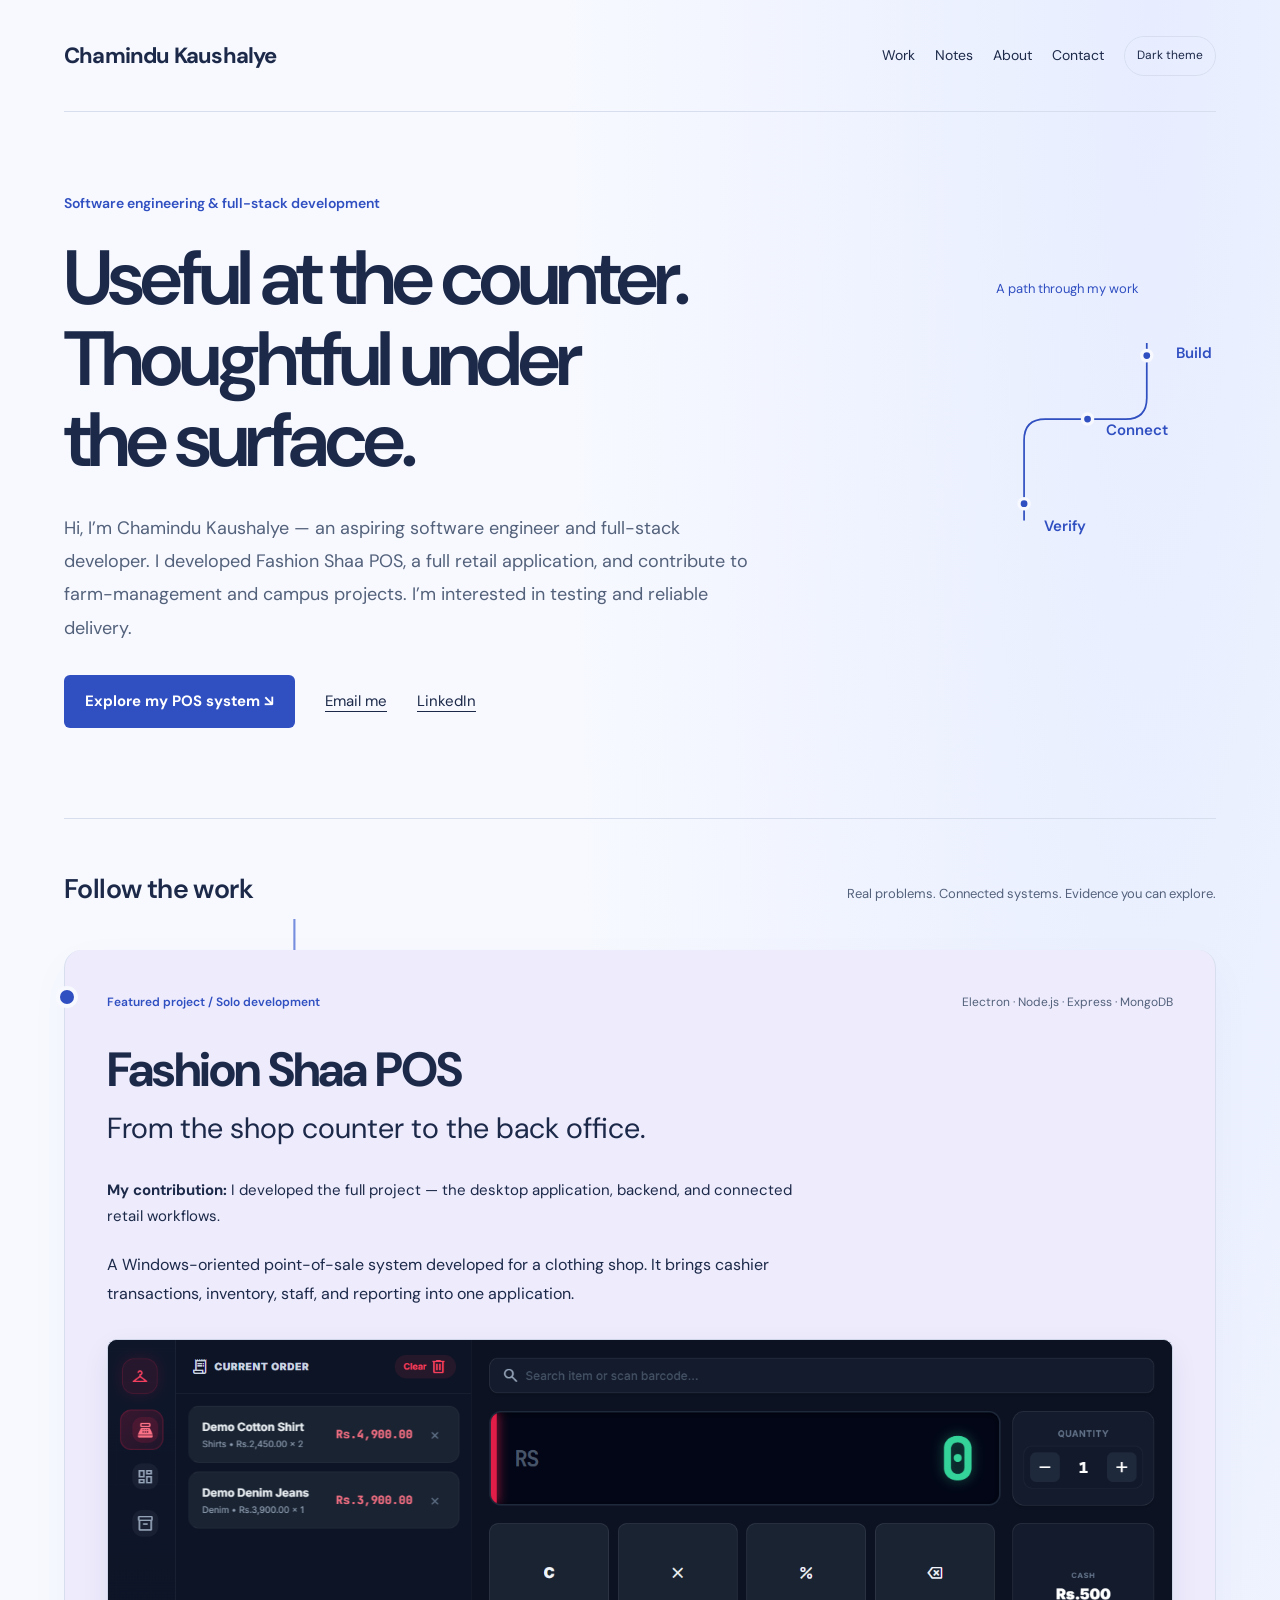
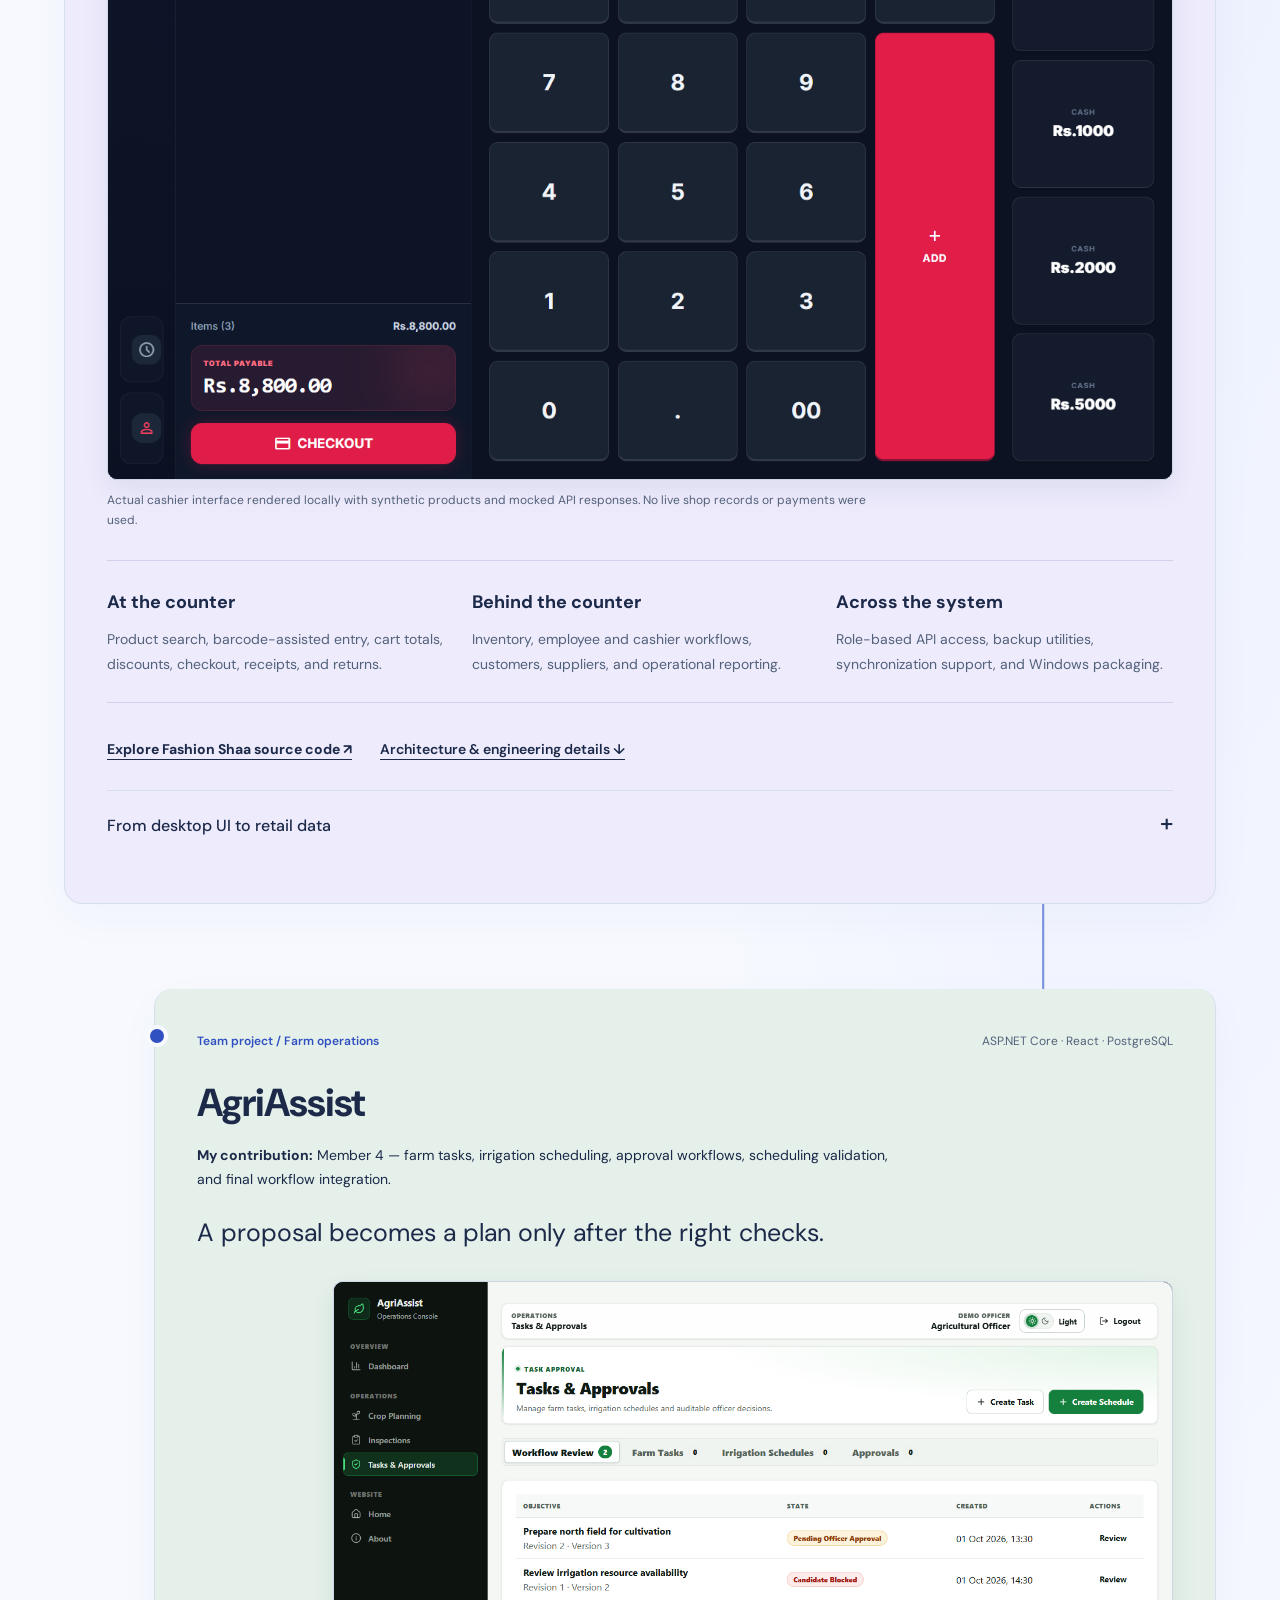
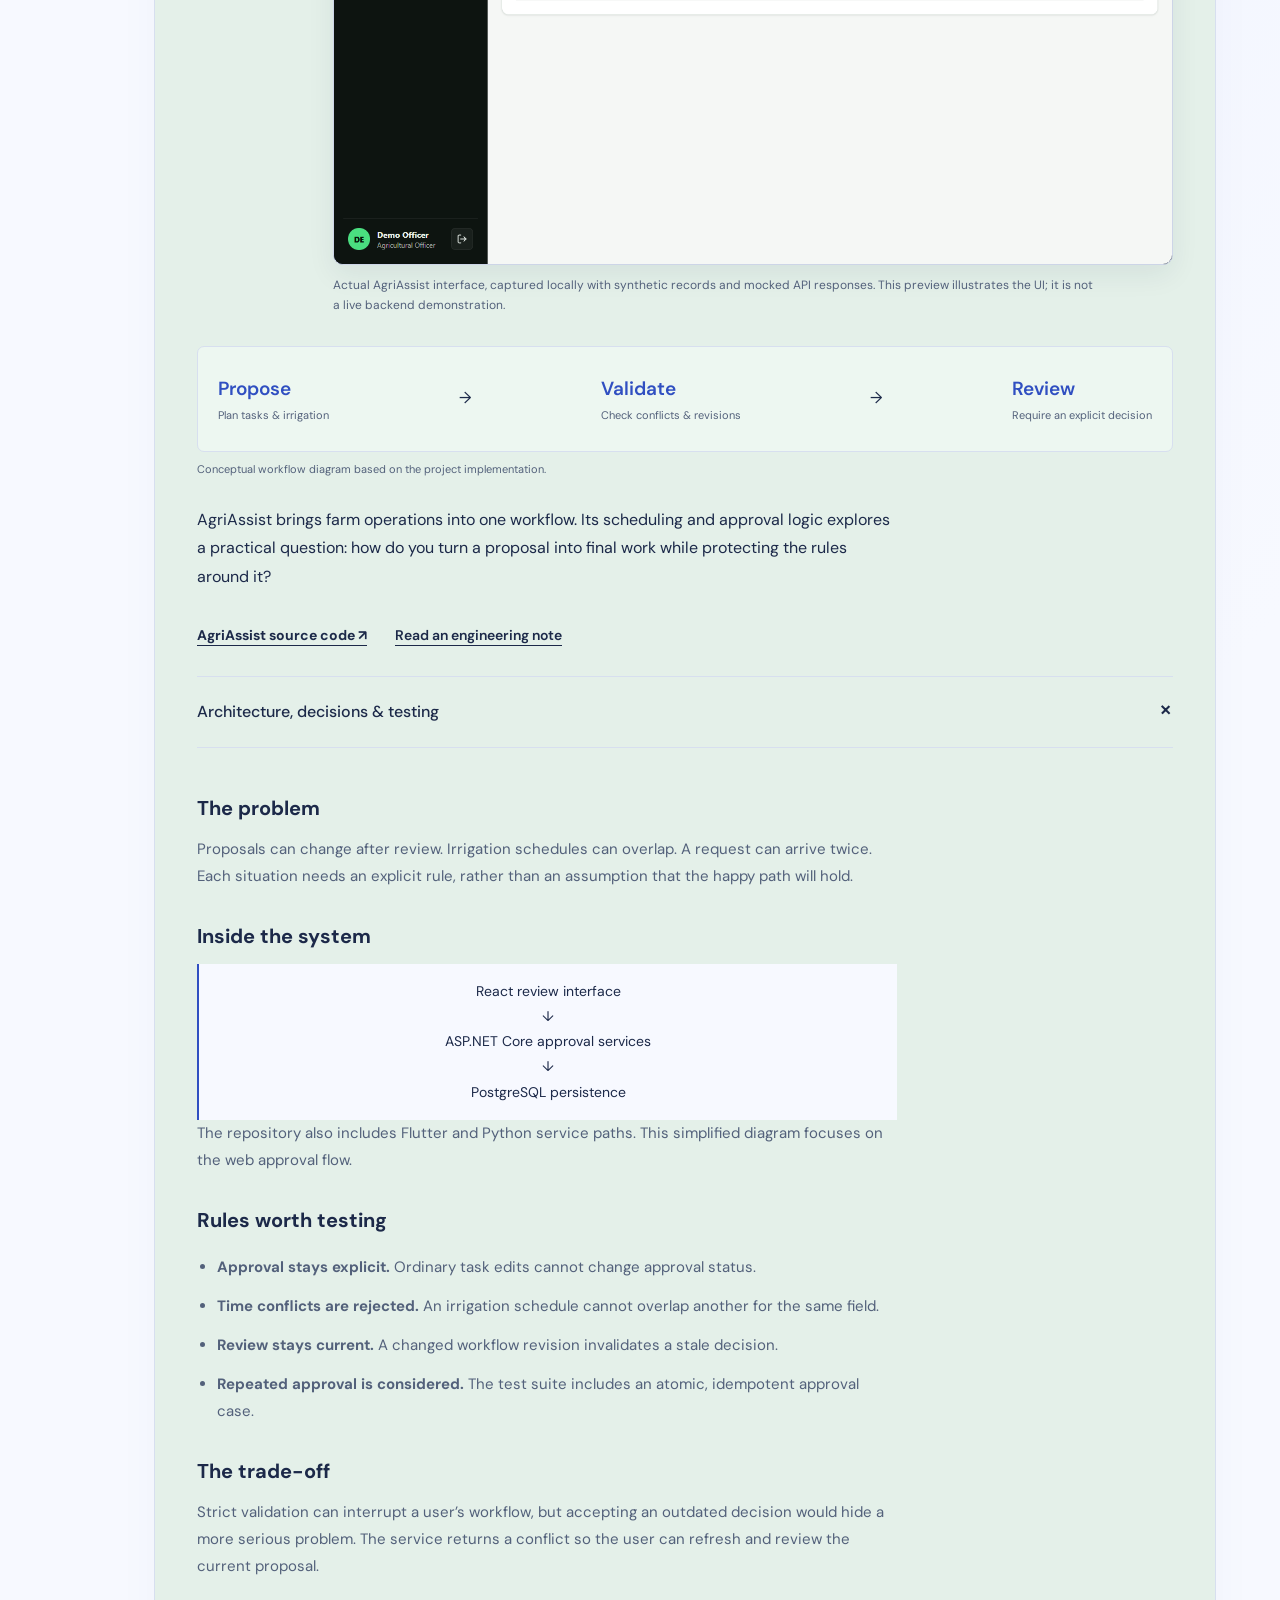
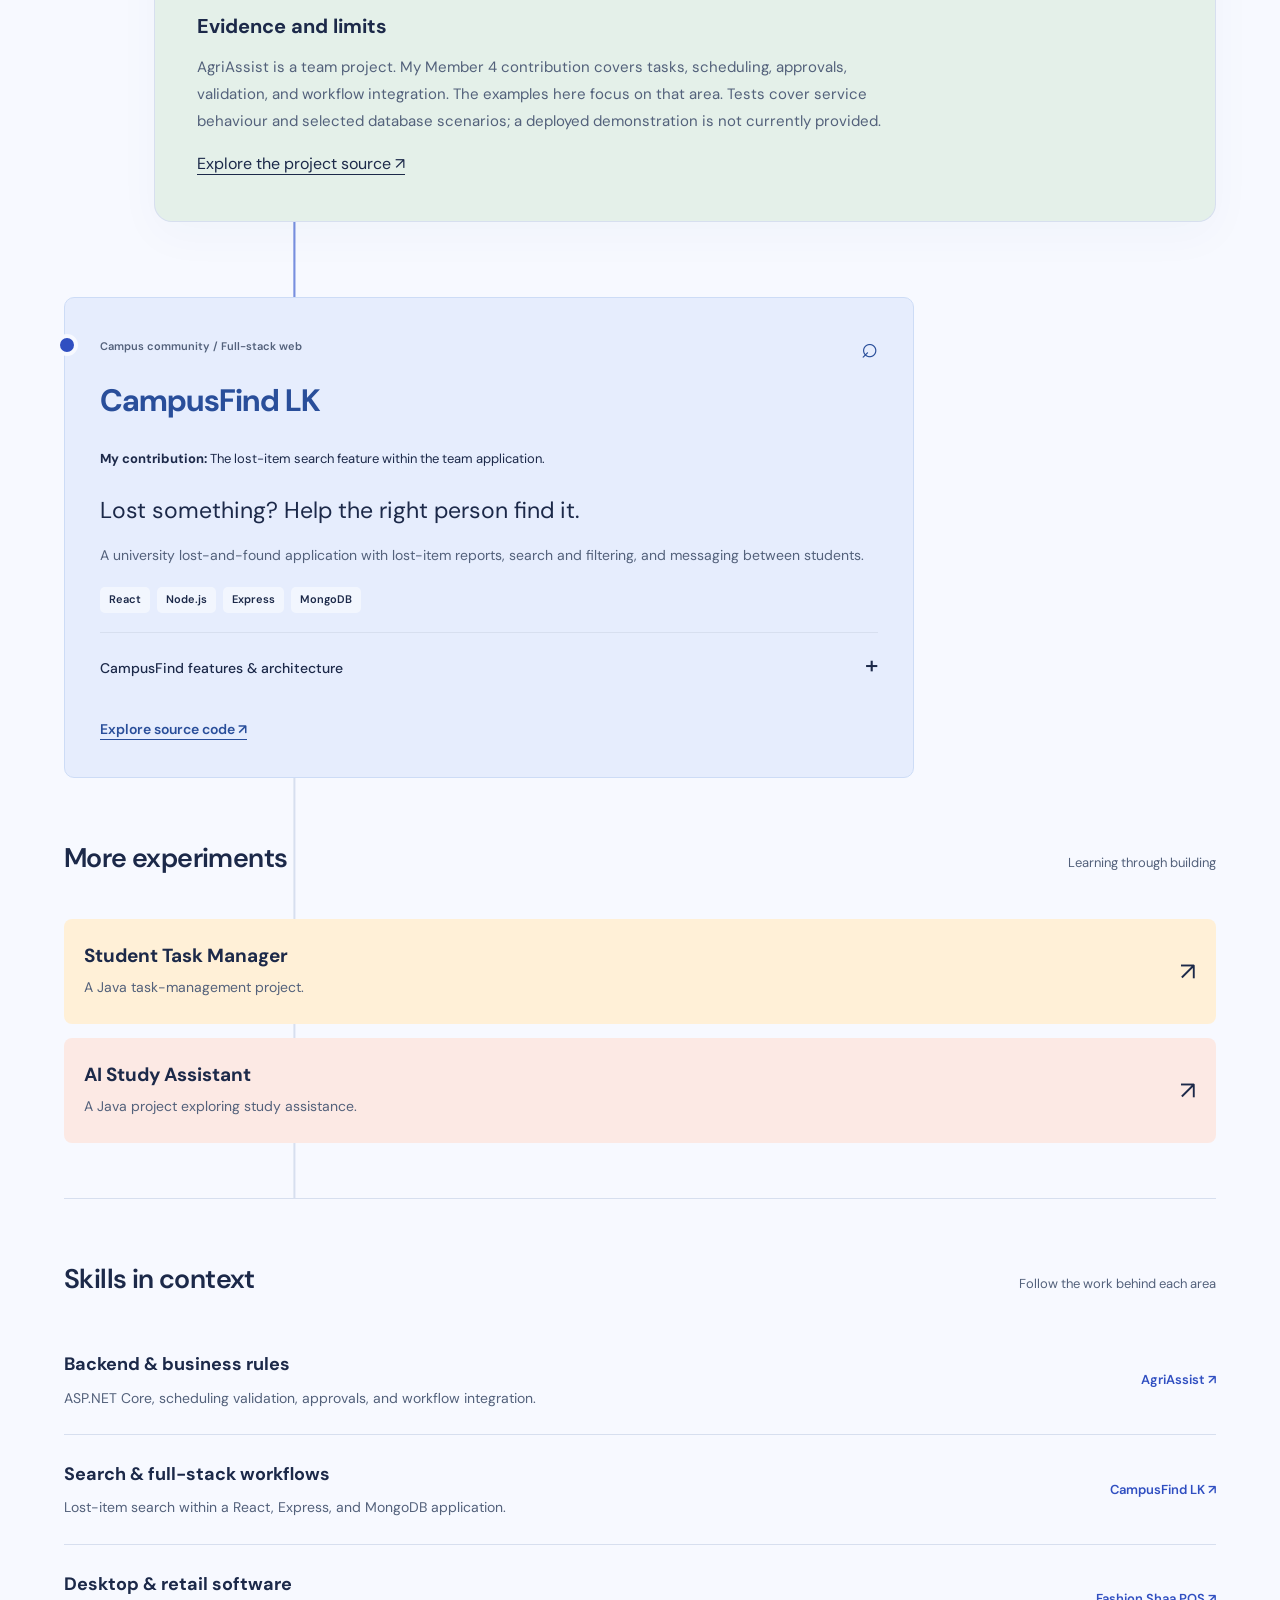
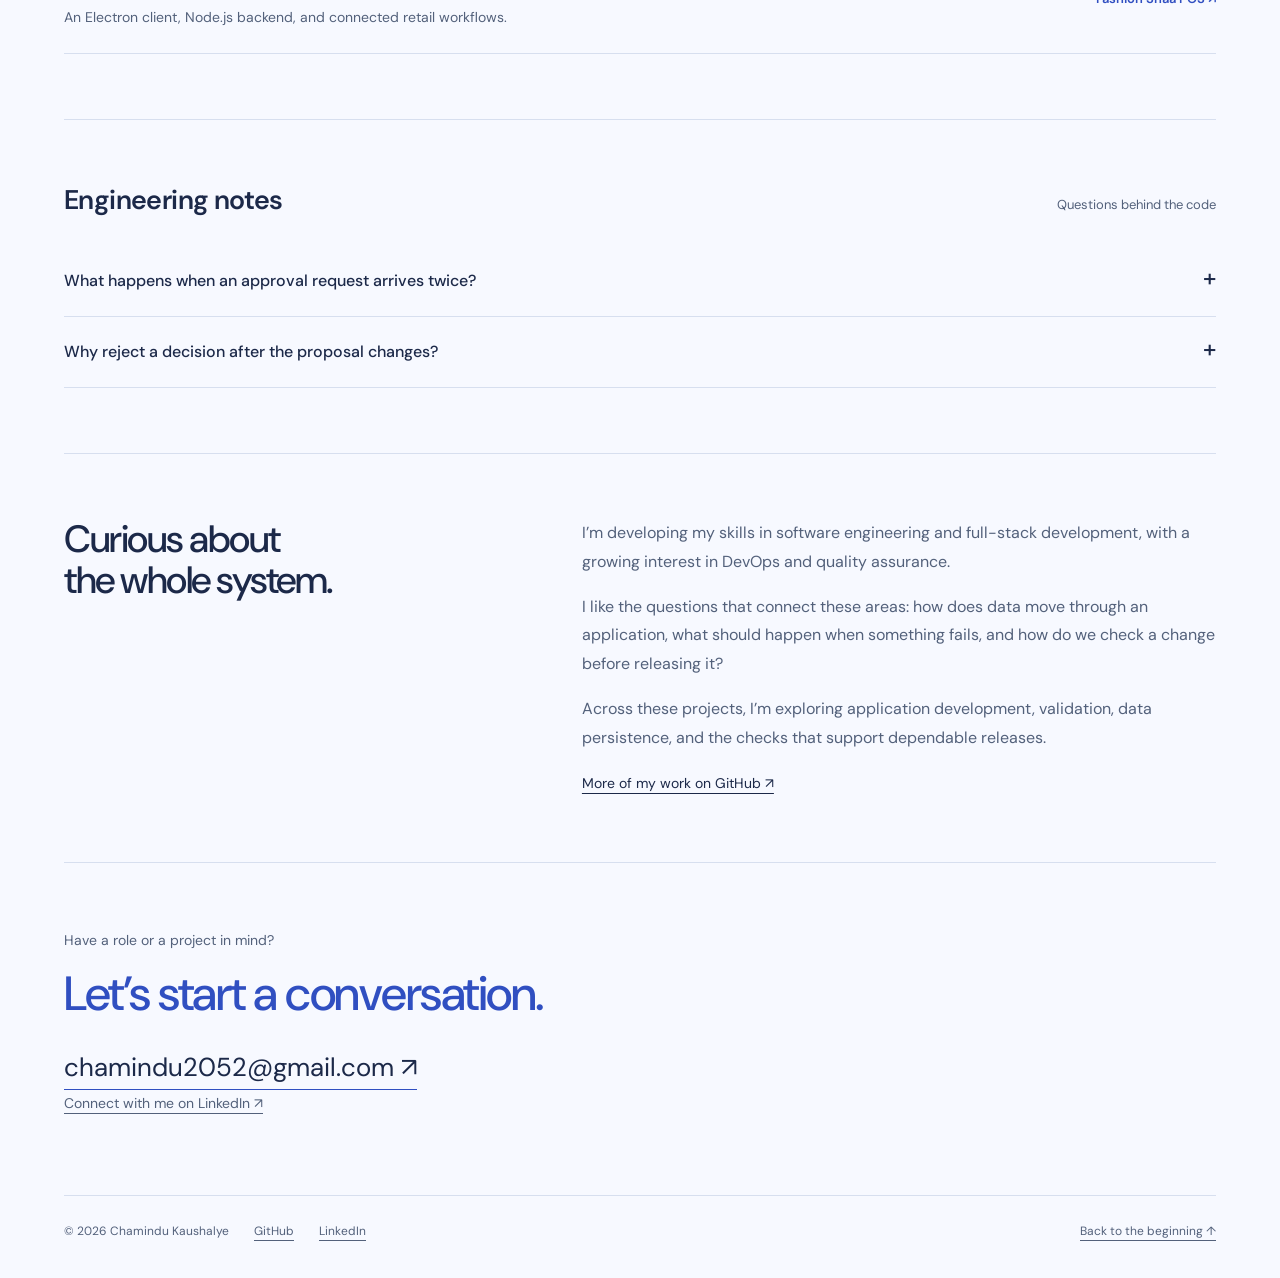
==== commit 7b9a3c80: "Create original follow-the-work visual journey" ====
--- a/index.html
+++ b/index.html
@@ -2,10 +2,10 @@
 <html lang="en"><head><meta charset="utf-8"><meta name="viewport" content="width=device-width,initial-scale=1"><meta name="description" content="Chamindu Kaushalye’s engineering notebook: software projects, architecture, and testing."><title>Chamindu Kaushalye | Software Engineer & Full-Stack Developer</title><meta name="theme-color" content="#fffaf5"><link rel="preconnect" href="https://fonts.googleapis.com"><link rel="preconnect" href="https://fonts.gstatic.com" crossorigin><link href="https://fonts.googleapis.com/css2?family=DM+Sans:wght@400;500;600;700&amp;family=DM+Serif+Display&amp;family=Caveat:wght@500&amp;display=swap" rel="stylesheet"><link rel="icon" href="favicon.svg"><link rel="stylesheet" href="style.css"><script src="script.js" defer></script></head><body>
 <a class="skip" href="#main">Skip to content</a>
 <div class="page"><header><a class="name" href="#main">Chamindu Kaushalye</a><nav aria-label="Main"><a href="#work">Work</a><a href="#notes">Notes</a><a href="#about">About</a><a href="#contact">Contact</a><button id="theme-toggle" type="button">Dark theme</button></nav></header>
-<main id="main"><section class="intro"><p class="handwritten">Software engineering & full-stack development</p><h1>I build software.<br>Then ask what<br>could go wrong.</h1><p class="lede">Hi, I’m Chamindu Kaushalye — an aspiring software engineer and full-stack developer. I developed Fashion Shaa POS, a full retail application, and contribute to farm-management and campus projects. I’m interested in testing and reliable delivery.</p><div class="intro-links"><a href="#fashion-shaa">Explore my POS system <span aria-hidden="true">↘</span></a><a href="mailto:chamindu2052@gmail.com">Email me</a><a href="https://www.linkedin.com/in/chamindu-kaushalya-gunarathne-991829351/">LinkedIn</a></div><aside class="margin-note">Development,<br>DevOps & QA.<br><svg viewBox="0 0 100 50" aria-hidden="true"><path d="M90 5Q70 45 10 30m0 0 15-8M10 30l15 10" fill="none" stroke="currentColor" stroke-width="2"/></svg></aside></section>
-<section id="work"><div class="section-title"><h2>Selected work</h2><span>Applications, workflows, and the decisions behind them</span></div><article class="flagship pos-feature" id="fashion-shaa"><div class="project-top"><span class="project-type">Featured project / Solo development</span><span class="stack">Electron · Node.js · Express · MongoDB</span></div><h3>Fashion Shaa POS</h3><p class="project-summary">From the shop counter to the back office.</p><p class="ownership"><strong>My contribution:</strong> I developed the full project — the desktop application, backend, and connected retail workflows.</p><p>A Windows-oriented point-of-sale system developed for a clothing shop. It brings cashier transactions, inventory, staff, and reporting into one application.</p><figure class="application-preview"><a href="assets/pos-checkout.png" aria-label="Open full-size Fashion Shaa checkout screenshot"><img src="assets/pos-checkout.png" width="1440" height="1000" loading="lazy" alt="Fashion Shaa cashier interface with demo clothing products, quantities, a calculated cart total, and checkout controls."></a><figcaption>Actual cashier interface rendered locally with synthetic products and mocked API responses. No live shop records or payments were used.</figcaption></figure><div class="pos-capabilities"><div><h4>At the counter</h4><p>Product search, barcode-assisted entry, cart totals, discounts, checkout, receipts, and returns.</p></div><div><h4>Behind the counter</h4><p>Inventory, employee and cashier workflows, customers, suppliers, and operational reporting.</p></div><div><h4>Across the system</h4><p>Role-based API access, backup utilities, synchronization support, and Windows packaging.</p></div></div><div class="project-actions"><a href="https://github.com/kaushalye1234/POS-">Explore Fashion Shaa source code ↗</a><a href="#pos-engineering">Architecture & engineering details ↓</a></div><details class="case-study" id="pos-engineering"><summary>From desktop UI to retail data <span aria-hidden="true">+</span></summary><div class="case-content"><h4>Architecture</h4><div class="architecture"><span>Electron desktop client</span><span aria-hidden="true">↓ Authenticated REST requests</span><span>Node.js / Express API</span><span aria-hidden="true">↓</span><span>MongoDB / Mongoose</span></div><p>The API centralizes the retail records and business operations. The desktop client supports the cashier workflow, with installer and portable Windows build targets.</p><h4>Inventory interface</h4><figure class="application-preview"><a href="assets/pos-inventory.png" aria-label="Open full-size Fashion Shaa inventory screenshot"><img src="assets/pos-inventory.png" width="1920" height="1080" loading="lazy" alt="Fashion Shaa inventory management interface with three synthetic clothing products, stock quantities, prices, and item editing controls."></a><figcaption>Actual inventory screen with three synthetic products. API responses are mocked for this preview.</figcaption></figure><h4>Testing and delivery</h4><p>The source includes cashier unit tests, Playwright test configuration, backend parser tests, and electron-builder packaging. These are implementation artifacts; this portfolio does not claim a fresh full-system test run.</p><h4>Engineering priorities</h4><p>Sales and stock consistency, safe recovery, test isolation, and repeatable releases are ongoing priorities. Backup tooling needs restoration verification before it can be relied on operationally.</p></div></details></article><article class="flagship" id="agriassist"><div class="project-top"><span class="project-type">Team project / Farm operations</span><span class="stack">ASP.NET Core · React · PostgreSQL</span></div><h3>AgriAssist</h3><p class="ownership"><strong>My contribution:</strong> Member 4 — farm tasks, irrigation scheduling, approval workflows, scheduling validation, and final workflow integration.</p><p class="project-summary">A farm schedule is only useful if it can be reviewed, approved, and trusted.</p><figure class="application-preview"><a href="assets/agriassist-review.png" aria-label="Open full-size AgriAssist Tasks and Approvals screenshot"><img src="assets/agriassist-review.png" width="1440" height="1000" loading="lazy" alt="AgriAssist Tasks and Approvals interface showing one proposal pending officer approval and another blocked candidate."></a><figcaption>Actual AgriAssist interface, captured locally with synthetic records and mocked API responses. This preview illustrates the UI; it is not a live backend demonstration.</figcaption></figure><div class="workflow" aria-label="Conceptual approval workflow"><div><span>Propose</span><small>Plan tasks & irrigation</small></div><span aria-hidden="true">→</span><div><span>Validate</span><small>Check conflicts & revisions</small></div><span aria-hidden="true">→</span><div><span>Review</span><small>Require an explicit decision</small></div></div><p class="caption">Conceptual workflow diagram based on the project implementation.</p><p>AgriAssist brings farm operations into one workflow. Its scheduling and approval logic explores a practical question: how do you turn a proposal into final work while protecting the rules around it?</p><div class="project-actions"><a href="https://github.com/kaushalye1234/Intelligent-Pre-Cultivation-Farm-Planning-and-Management-System">AgriAssist source code ↗</a><a href="#approval-note">Read an engineering note</a></div><details class="case-study" open><summary>Architecture, decisions & testing <span aria-hidden="true">+</span></summary><div class="case-content"><h4>The problem</h4><p>Proposals can change after review. Irrigation schedules can overlap. A request can arrive twice. Each situation needs an explicit rule, rather than an assumption that the happy path will hold.</p><h4>Inside the system</h4><div class="architecture"><span>React review interface</span><span aria-hidden="true">↓</span><span>ASP.NET Core approval services</span><span aria-hidden="true">↓</span><span>PostgreSQL persistence</span></div><p>The repository also includes Flutter and Python service paths. This simplified diagram focuses on the web approval flow.</p><h4>Rules worth testing</h4><ul><li><strong>Approval stays explicit.</strong> Ordinary task edits cannot change approval status.</li><li><strong>Time conflicts are rejected.</strong> An irrigation schedule cannot overlap another for the same field.</li><li><strong>Review stays current.</strong> A changed workflow revision invalidates a stale decision.</li><li><strong>Repeated approval is considered.</strong> The test suite includes an atomic, idempotent approval case.</li></ul><h4>The trade-off</h4><p>Strict validation can interrupt a user’s workflow, but accepting an outdated decision would hide a more serious problem. The service returns a conflict so the user can refresh and review the current proposal.</p><h4>Evidence and limits</h4><p>AgriAssist is a team project. My Member 4 contribution covers tasks, scheduling, approvals, validation, and workflow integration. The examples here focus on that area. Tests cover service behaviour and selected database scenarios; a deployed demonstration is not currently provided.</p><a href="https://github.com/kaushalye1234/Intelligent-Pre-Cultivation-Farm-Planning-and-Management-System">Explore the project source ↗</a></div></details></article>
+<main id="main"><section class="intro"><p class="handwritten">Software engineering & full-stack development</p><h1>Useful at the counter.<br>Thoughtful under<br>the surface.</h1><p class="lede">Hi, I’m Chamindu Kaushalye — an aspiring software engineer and full-stack developer. I developed Fashion Shaa POS, a full retail application, and contribute to farm-management and campus projects. I’m interested in testing and reliable delivery.</p><div class="intro-links"><a href="#fashion-shaa">Explore my POS system <span aria-hidden="true">↘</span></a><a href="mailto:chamindu2052@gmail.com">Email me</a><a href="https://www.linkedin.com/in/chamindu-kaushalya-gunarathne-991829351/">LinkedIn</a></div><aside class="work-map" aria-label="My engineering approach"><p>A path through my work</p><svg viewBox="0 0 260 260" aria-hidden="true"><path class="map-track" d="M190 20V85Q190 110 165 110H70Q45 110 45 135V230"/><path class="map-draw" pathLength="1" d="M190 20V85Q190 110 165 110H70Q45 110 45 135V230"/><circle cx="190" cy="35" r="6"/><circle cx="120" cy="110" r="6"/><circle cx="45" cy="210" r="6"/></svg><span class="map-build">Build</span><span class="map-connect">Connect</span><span class="map-verify">Verify</span></aside></section>
+<section id="work" class="work-journey"><svg class="journey-line" viewBox="0 0 100 1000" preserveAspectRatio="none" aria-hidden="true"><path class="journey-track" d="M20 0V260Q20 280 40 280H65Q85 280 85 300V620Q85 640 65 640H40Q20 640 20 660V1000"/><path class="journey-progress" pathLength="1" d="M20 0V260Q20 280 40 280H65Q85 280 85 300V620Q85 640 65 640H40Q20 640 20 660V1000"/></svg><div class="section-title"><h2>Follow the work</h2><span>Real problems. Connected systems. Evidence you can explore.</span></div><article class="flagship pos-feature journey-stop" id="fashion-shaa"><div class="project-top"><span class="project-type">Featured project / Solo development</span><span class="stack">Electron · Node.js · Express · MongoDB</span></div><h3>Fashion Shaa POS</h3><p class="project-summary">From the shop counter to the back office.</p><p class="ownership"><strong>My contribution:</strong> I developed the full project — the desktop application, backend, and connected retail workflows.</p><p>A Windows-oriented point-of-sale system developed for a clothing shop. It brings cashier transactions, inventory, staff, and reporting into one application.</p><figure class="application-preview"><a href="assets/pos-checkout.png" aria-label="Open full-size Fashion Shaa checkout screenshot"><img src="assets/pos-checkout.png" width="1440" height="1000" loading="lazy" alt="Fashion Shaa cashier interface with demo clothing products, quantities, a calculated cart total, and checkout controls."></a><figcaption>Actual cashier interface rendered locally with synthetic products and mocked API responses. No live shop records or payments were used.</figcaption></figure><div class="pos-capabilities" aria-label="POS engineering scope"><div><h4>At the counter</h4><p>Product search, barcode-assisted entry, cart totals, discounts, checkout, receipts, and returns.</p></div><div><h4>Behind the counter</h4><p>Inventory, employee and cashier workflows, customers, suppliers, and operational reporting.</p></div><div><h4>Across the system</h4><p>Role-based API access, backup utilities, synchronization support, and Windows packaging.</p></div></div><div class="project-actions"><a href="https://github.com/kaushalye1234/POS-">Explore Fashion Shaa source code ↗</a><a href="#pos-engineering">Architecture & engineering details ↓</a></div><details class="case-study" id="pos-engineering"><summary>From desktop UI to retail data <span aria-hidden="true">+</span></summary><div class="case-content"><h4>Architecture</h4><div class="architecture"><span>Electron desktop client</span><span aria-hidden="true">↓ Authenticated REST requests</span><span>Node.js / Express API</span><span aria-hidden="true">↓</span><span>MongoDB / Mongoose</span></div><p>The API centralizes the retail records and business operations. The desktop client supports the cashier workflow, with installer and portable Windows build targets.</p><h4>Inventory interface</h4><figure class="application-preview"><a href="assets/pos-inventory.png" aria-label="Open full-size Fashion Shaa inventory screenshot"><img src="assets/pos-inventory.png" width="1920" height="1080" loading="lazy" alt="Fashion Shaa inventory management interface with three synthetic clothing products, stock quantities, prices, and item editing controls."></a><figcaption>Actual inventory screen with three synthetic products. API responses are mocked for this preview.</figcaption></figure><h4>Testing and delivery</h4><p>The source includes cashier unit tests, Playwright test configuration, backend parser tests, and electron-builder packaging. These are implementation artifacts; this portfolio does not claim a fresh full-system test run.</p><h4>Engineering priorities</h4><p>Sales and stock consistency, safe recovery, test isolation, and repeatable releases are ongoing priorities. Backup tooling needs restoration verification before it can be relied on operationally.</p></div></details></article><article class="flagship agri-feature journey-stop" id="agriassist"><div class="project-top"><span class="project-type">Team project / Farm operations</span><span class="stack">ASP.NET Core · React · PostgreSQL</span></div><h3>AgriAssist</h3><p class="ownership"><strong>My contribution:</strong> Member 4 — farm tasks, irrigation scheduling, approval workflows, scheduling validation, and final workflow integration.</p><p class="project-summary">A proposal becomes a plan only after the right checks.</p><figure class="application-preview"><a href="assets/agriassist-review.png" aria-label="Open full-size AgriAssist Tasks and Approvals screenshot"><img src="assets/agriassist-review.png" width="1440" height="1000" loading="lazy" alt="AgriAssist Tasks and Approvals interface showing one proposal pending officer approval and another blocked candidate."></a><figcaption>Actual AgriAssist interface, captured locally with synthetic records and mocked API responses. This preview illustrates the UI; it is not a live backend demonstration.</figcaption></figure><div class="workflow" aria-label="Conceptual approval workflow"><div><span>Propose</span><small>Plan tasks & irrigation</small></div><span aria-hidden="true">→</span><div><span>Validate</span><small>Check conflicts & revisions</small></div><span aria-hidden="true">→</span><div><span>Review</span><small>Require an explicit decision</small></div></div><p class="caption">Conceptual workflow diagram based on the project implementation.</p><p>AgriAssist brings farm operations into one workflow. Its scheduling and approval logic explores a practical question: how do you turn a proposal into final work while protecting the rules around it?</p><div class="project-actions"><a href="https://github.com/kaushalye1234/Intelligent-Pre-Cultivation-Farm-Planning-and-Management-System">AgriAssist source code ↗</a><a href="#approval-note">Read an engineering note</a></div><details class="case-study" open><summary>Architecture, decisions & testing <span aria-hidden="true">+</span></summary><div class="case-content"><h4>The problem</h4><p>Proposals can change after review. Irrigation schedules can overlap. A request can arrive twice. Each situation needs an explicit rule, rather than an assumption that the happy path will hold.</p><h4>Inside the system</h4><div class="architecture"><span>React review interface</span><span aria-hidden="true">↓</span><span>ASP.NET Core approval services</span><span aria-hidden="true">↓</span><span>PostgreSQL persistence</span></div><p>The repository also includes Flutter and Python service paths. This simplified diagram focuses on the web approval flow.</p><h4>Rules worth testing</h4><ul><li><strong>Approval stays explicit.</strong> Ordinary task edits cannot change approval status.</li><li><strong>Time conflicts are rejected.</strong> An irrigation schedule cannot overlap another for the same field.</li><li><strong>Review stays current.</strong> A changed workflow revision invalidates a stale decision.</li><li><strong>Repeated approval is considered.</strong> The test suite includes an atomic, idempotent approval case.</li></ul><h4>The trade-off</h4><p>Strict validation can interrupt a user’s workflow, but accepting an outdated decision would hide a more serious problem. The service returns a conflict so the user can refresh and review the current proposal.</p><h4>Evidence and limits</h4><p>AgriAssist is a team project. My Member 4 contribution covers tasks, scheduling, approvals, validation, and workflow integration. The examples here focus on that area. Tests cover service behaviour and selected database scenarios; a deployed demonstration is not currently provided.</p><a href="https://github.com/kaushalye1234/Intelligent-Pre-Cultivation-Farm-Planning-and-Management-System">Explore the project source ↗</a></div></details></article>
 <div class="project-grid">
-<article class="project-card campus" id="campusfind"><div class="card-heading"><span class="project-type">Campus community / Full-stack web</span><span class="project-symbol" aria-hidden="true">⌕</span></div><h3>CampusFind LK</h3><p class="ownership"><strong>My contribution:</strong> The lost-item search feature within the team application.</p><p class="card-intro">Lost something? Help the right person find it.</p><p>A university lost-and-found application with lost-item reports, search and filtering, and messaging between students.</p><div class="tech-list" aria-label="Technologies"><span>React</span><span>Node.js</span><span>Express</span><span>MongoDB</span></div><details><summary>CampusFind features & architecture <span aria-hidden="true">+</span></summary><div class="project-detail"><p>The repository documents separate user and administrator access, JWT authentication, an inbox, replies, and marking reports as resolved.</p><p><strong>Engineering scope:</strong> searchable reports, user-specific messages, and a resolved state for recovered belongings.</p><p>Hackathon project. Source code is available below; a live demonstration is not currently provided.</p></div></details><a class="source-link" href="https://github.com/kaushalye1234/Mini-Hackathon">Explore source code ↗</a></article>
+<article class="project-card campus journey-stop" id="campusfind"><div class="card-heading"><span class="project-type">Campus community / Full-stack web</span><span class="project-symbol" aria-hidden="true">⌕</span></div><h3>CampusFind LK</h3><p class="ownership"><strong>My contribution:</strong> The lost-item search feature within the team application.</p><p class="card-intro">Lost something? Help the right person find it.</p><p>A university lost-and-found application with lost-item reports, search and filtering, and messaging between students.</p><div class="tech-list" aria-label="Technologies"><span>React</span><span>Node.js</span><span>Express</span><span>MongoDB</span></div><details><summary>CampusFind features & architecture <span aria-hidden="true">+</span></summary><div class="project-detail"><p>The repository documents separate user and administrator access, JWT authentication, an inbox, replies, and marking reports as resolved.</p><p><strong>Engineering scope:</strong> searchable reports, user-specific messages, and a resolved state for recovered belongings.</p><p>Hackathon project. Source code is available below; a live demonstration is not currently provided.</p></div></details><a class="source-link" href="https://github.com/kaushalye1234/Mini-Hackathon">Explore source code ↗</a></article>
 
 </div>
 <div class="section-title smaller-heading"><h2>More experiments</h2><span>Learning through building</span></div><div class="other-work"><a href="https://github.com/kaushalye1234/Student_Task_Manager_System"><div><h3>Student Task Manager</h3><p>A Java task-management project.</p></div><span aria-hidden="true">↗</span></a><a href="https://github.com/kaushalye1234/AI-Study-Assistant"><div><h3>AI Study Assistant</h3><p>A Java project exploring study assistance.</p></div><span aria-hidden="true">↗</span></a></div></section>
--- a/style.css
+++ b/style.css
@@ -23,3 +23,45 @@
 .application-preview{margin:28px 0}.application-preview a{display:block;border:1px solid var(--line);border-radius:8px;overflow:hidden}.application-preview img{display:block;width:100%;height:auto}.application-preview figcaption{font-size:12px;line-height:1.7;color:var(--muted);margin-top:10px}
 
 .pos-feature{background:#f4ecf7;border-top-color:#8b4a86;margin-bottom:30px}.dark-theme .pos-feature{background:#35283b}.pos-feature>h3{font-size:39px}.pos-feature .ownership{border-color:var(--violet)}.pos-capabilities{display:grid;grid-template-columns:repeat(3,1fr);gap:22px;margin:28px 0}.pos-capabilities h4{font-size:16px;margin-bottom:8px}.pos-capabilities p{font-size:14px;color:var(--muted);margin:0}.project-grid:has(>.campus:only-child){grid-template-columns:1fr}.pos-feature .case-content{max-width:none}.pos-feature .architecture{max-width:700px}.pos-feature .case-content>p{max-width:700px}@media(max-width:760px){.pos-capabilities{grid-template-columns:1fr;gap:18px}.pos-feature>h3{font-size:31px}}
+
+/* Short opening sequence; content is usable without animation support. */
+@keyframes notebook-enter{from{opacity:.25;transform:translateY(22px)}to{opacity:1;transform:translateY(0)}}
+@keyframes notebook-title{from{opacity:.3;transform:translateY(30px);clip-path:inset(0 0 18% 0)}to{opacity:1;transform:translateY(0);clip-path:inset(0)}}
+@keyframes notebook-draw{from{stroke-dashoffset:180}to{stroke-dashoffset:0}}
+@media(prefers-reduced-motion:no-preference){
+ header{animation:notebook-enter .55s ease-out both}
+ .intro>.handwritten{animation:notebook-enter .6s .08s ease-out both}
+ .intro>h1{animation:notebook-title .85s .12s cubic-bezier(.22,1,.36,1) both}
+ .intro>.lede{animation:notebook-enter .7s .24s ease-out both}
+ .intro>.intro-links{animation:notebook-enter .7s .34s ease-out both}
+ .margin-note{animation:notebook-enter .75s .4s ease-out backwards}
+ .margin-note path{stroke-dasharray:180;animation:notebook-draw 1s .65s ease-out backwards}
+ .application-preview img{transition:transform .45s cubic-bezier(.22,1,.36,1)}
+ .intro-links>a:first-child{transition:transform .2s ease,box-shadow .2s ease}
+ .other-work>a,.practice-list>a{transition:transform .2s ease}
+ summary>span{transition:transform .2s ease}
+ @supports(animation-timeline:view()){
+  .section-title,.flagship>.project-top,.flagship>h3,.flagship>.project-summary,.application-preview,.project-card,.practice-list>a,.about>h2,.contact>h2{animation:notebook-enter linear both;animation-timeline:view();animation-range:entry 0% entry 35%}
+  .application-preview:focus-within,.project-card:focus-within{animation:none}
+ }
+}
+@media(hover:hover) and (prefers-reduced-motion:no-preference){
+ .application-preview a:hover img{transform:scale(1.025)}
+ .intro-links>a:first-child:hover{transform:translateY(-3px);box-shadow:0 7px 18px #22675e26}
+ .other-work>a:hover,.practice-list>a:hover{transform:translateX(5px)}
+}
+@media(prefers-reduced-motion:reduce){html{scroll-behavior:auto}*,*::before,*::after{animation:none!important;transition:none!important}}
+
+/* Follow the work — an original connected project journey. */
+:root{--paper:#f7f9ff;--ink:#1c2949;--muted:#53617b;--accent:#304fc1;--line:#d7dfef;--wash:#e6f2ee;--blue:#294e9a;--violet:#6846a1}
+body{background-image:radial-gradient(ellipse at 90% 0,#e7edff 0,transparent 36%);background-attachment:scroll}
+.page{max-width:1320px;padding:0 64px}.intro{padding:80px 0 90px;min-height:650px}.intro h1{font-family:'DM Sans',sans-serif;font-weight:600;letter-spacing:-4px;font-size:clamp(46px,6vw,79px);line-height:1.06;max-width:860px}.intro .lede{max-width:700px;font-size:18px}.intro>.handwritten{font-size:14px;max-width:600px}.intro-links{margin-top:30px}.intro-links a:first-child{padding:13px 21px;background:var(--accent);color:white}.name{font-size:22px;letter-spacing:-.8px}
+.work-map{position:absolute;right:-10px;top:165px;width:240px;height:300px;color:var(--accent)}.work-map p{font-size:13px;margin:0 0 10px 10px}.work-map svg{width:220px;height:250px;overflow:visible}.work-map path{fill:none;stroke-width:2}.map-track{stroke:var(--line)}.map-draw{stroke:var(--accent)}.work-map circle{fill:var(--accent);stroke:var(--paper);stroke-width:4}.work-map>span{position:absolute;font-size:15px;font-weight:600}.map-build{top:63px;left:190px}.map-connect{top:140px;left:120px}.map-verify{top:236px;left:58px}
+.work-journey{position:relative;isolation:isolate;border-top:1px solid var(--line)}.journey-line{position:absolute;inset:100px 0 0;width:100%;height:calc(100% - 100px);z-index:-1;pointer-events:none;overflow:visible}.journey-line path{fill:none;vector-effect:non-scaling-stroke;stroke-width:2}.journey-track{stroke:var(--line)}.journey-progress{stroke:#788fe0;stroke-dasharray:1;stroke-dashoffset:0}.work-journey>.section-title{margin-bottom:45px}.section-title h2{font-size:27px}.journey-stop{position:relative}.journey-stop:before{content:'';position:absolute;left:-9px;top:36px;width:14px;height:14px;border:4px solid var(--paper);border-radius:50%;background:var(--accent)}
+.flagship{border:1px solid var(--line);border-top:0;padding:42px;border-radius:18px;box-shadow:0 14px 45px #233d7408}.pos-feature{background:#edebfc;margin-bottom:85px}.pos-feature>h3{font-size:48px;letter-spacing:-1.8px}.pos-feature .project-summary{font-size:29px;max-width:720px;line-height:1.35}.ownership{border-left:0;padding:0;max-width:760px}.pos-feature>.ownership{font-size:15px;max-width:760px}.pos-feature>p:not(.ownership):not(.project-summary){max-width:740px}.project-top{margin-bottom:27px;gap:20px}.project-type{color:var(--accent)}.application-preview{margin:30px 0}.application-preview a{border:1px solid #cdd5e7;border-radius:10px;background:#172237;box-shadow:0 10px 28px #14274612}.application-preview figcaption{max-width:760px}.pos-capabilities{gap:28px;padding:25px 0;border-top:1px solid #d4cfea;border-bottom:1px solid #d4cfea}.pos-capabilities h4{font-size:18px}.project-actions{gap:12px 28px}.project-actions>a:first-child{font-weight:700}.case-study{margin-top:22px}.case-content{padding-top:14px}.case-content h4{font-size:20px}.agri-feature{margin-left:90px;margin-bottom:75px;background:#e4f0e9}.agri-feature>h3{font-size:39px}.agri-feature>.project-summary{font-size:25px}.agri-feature .application-preview{max-width:840px;margin-left:auto}.agri-feature .workflow{background:#f8fff980}.agri-feature>.case-study{background:transparent}.project-grid{margin-right:100px;max-width:850px}.campus{border-top:0;border:1px solid #cddcf6;padding:35px;background:#e6edfd}.campus h3{font-size:31px}.card-heading{margin-bottom:20px}.campus .card-intro{font-size:23px}.other-work{position:relative}.smaller-heading{margin-top:65px}.about h2,.contact h2{font-family:'DM Sans',sans-serif;font-weight:500;letter-spacing:-1.5px}.about h2{font-size:38px}.contact h2{font-size:48px}.about,.practice,.contact,#notes{padding-top:65px;padding-bottom:65px}.project-detail{max-width:650px}
+.dark-theme{--paper:#111d32;--ink:#edf2ff;--muted:#b5c4dd;--accent:#abc0ff;--line:#354967;--wash:#243b3a;--blue:#b5cfff;--violet:#d6c1ff;background-image:radial-gradient(ellipse at 90% 0,#253658 0,transparent 36%)}.dark-theme .pos-feature{background:#2a2b4b}.dark-theme .agri-feature{background:#203c37}.dark-theme .campus{background:#213555;border-color:#3b567e}.dark-theme .agri-feature .workflow{background:#182d2a}.dark-theme .intro-links a:first-child{background:#405cc4}.dark-theme .pos-capabilities{border-color:var(--line)}
+@keyframes route-draw{from{stroke-dashoffset:1}to{stroke-dashoffset:0}}
+@media(prefers-reduced-motion:no-preference){.map-draw{stroke-dasharray:1;animation:route-draw 1.5s .3s cubic-bezier(.22,1,.36,1) both}@supports(animation-timeline:view()){.journey-progress{animation:route-draw linear both;animation-timeline:view();animation-range:contain 0% contain 100%}}}
+@media(max-width:1100px){.work-map{display:none}.intro h1{max-width:900px}.intro{min-height:0}.page{padding:0 40px}.intro .lede{max-width:680px}}
+@media(max-width:760px){.page{padding:0 24px}.intro{padding:55px 0 65px}.intro h1{font-size:clamp(41px,7.6vw,58px);letter-spacing:-2px}.intro .lede{font-size:17px}.flagship{padding:25px;border-radius:12px}.pos-feature>h3{font-size:34px}.pos-feature .project-summary{font-size:23px}.agri-feature{margin-left:18px;margin-bottom:45px}.pos-feature{margin-bottom:45px}.project-grid{margin-right:18px}.campus{padding:25px}.journey-line{opacity:.7}.project-top{gap:8px}.contact h2{font-size:36px}.application-preview{margin:24px 0}}
+@media(max-width:480px){.intro h1{font-size:clamp(34px,9vw,45px);letter-spacing:-1.6px}.name{font-size:21px}.flagship{padding:20px}.pos-feature>h3{font-size:31px}.agri-feature{margin-left:10px}.project-grid{margin-right:10px}.section-title h2{font-size:24px}.intro-links{gap:14px}.intro-links a:first-child{padding:11px 14px}.about h2{font-size:34px}}
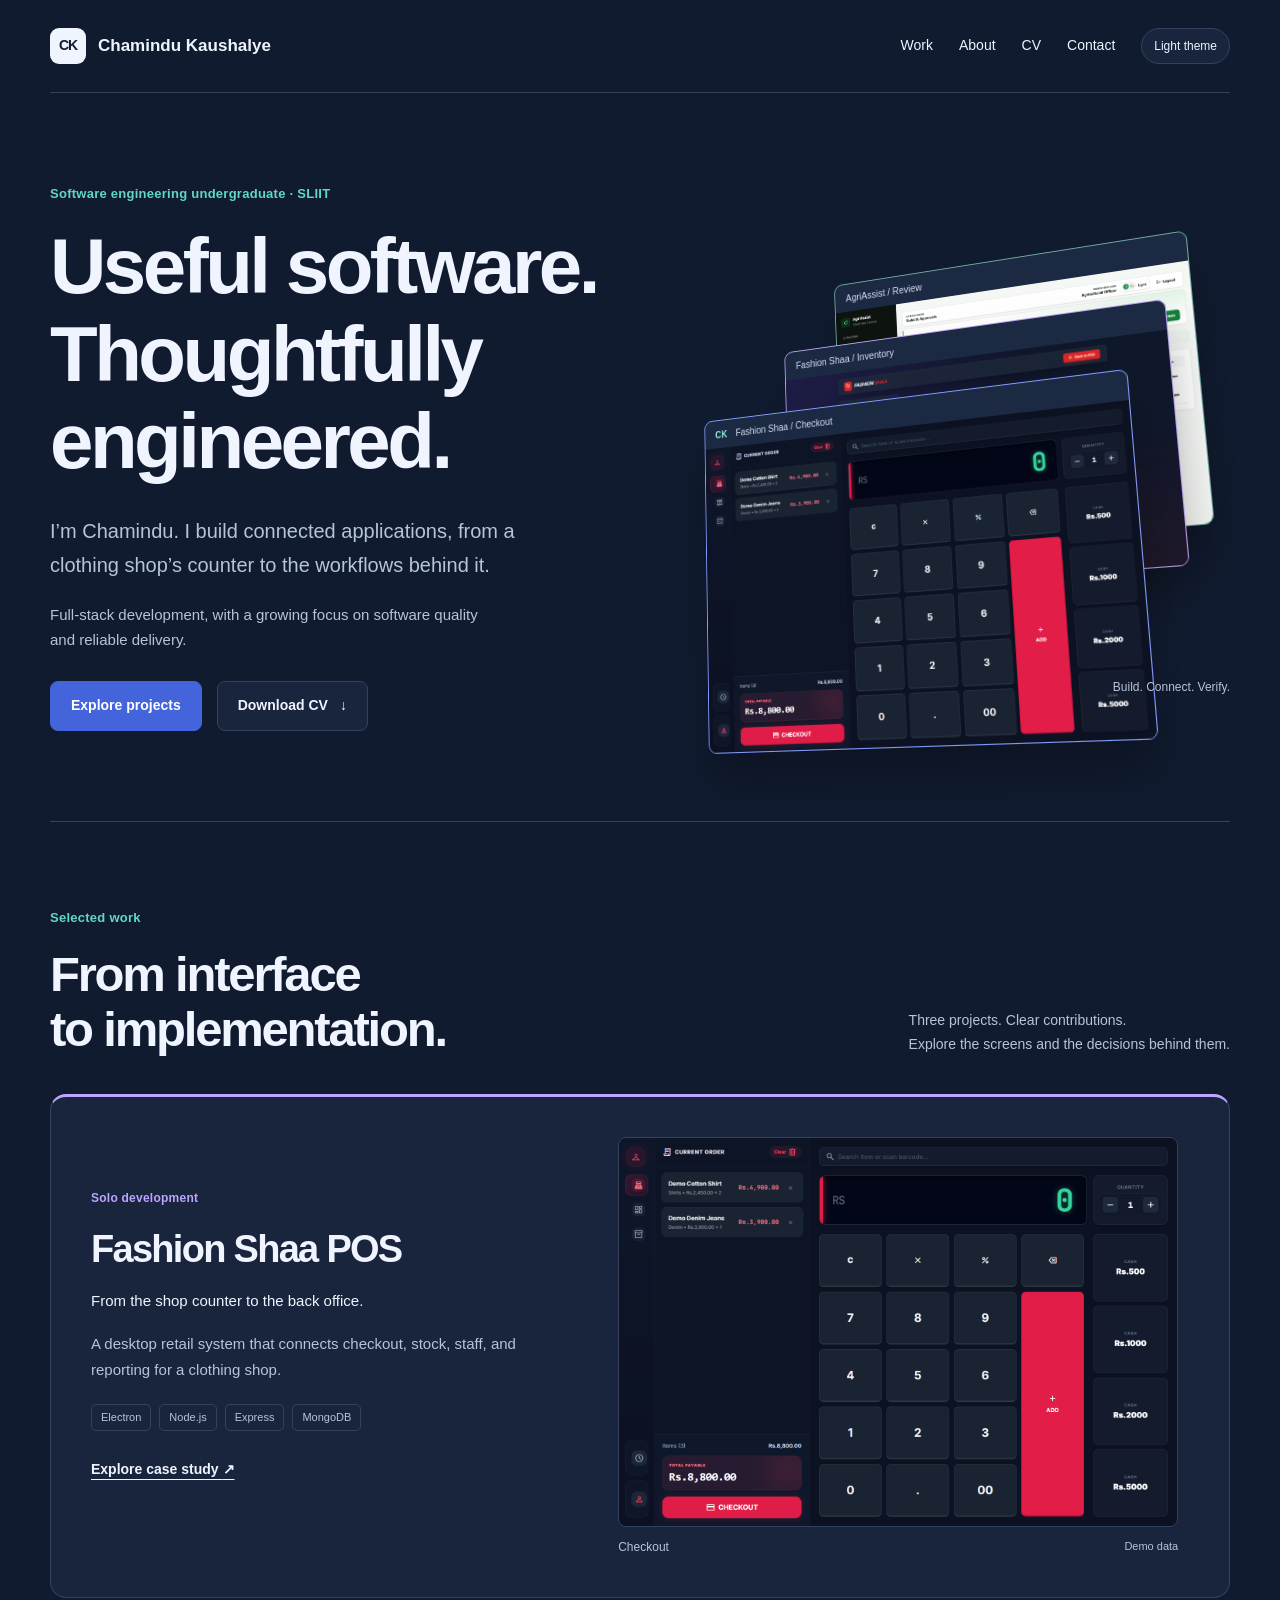
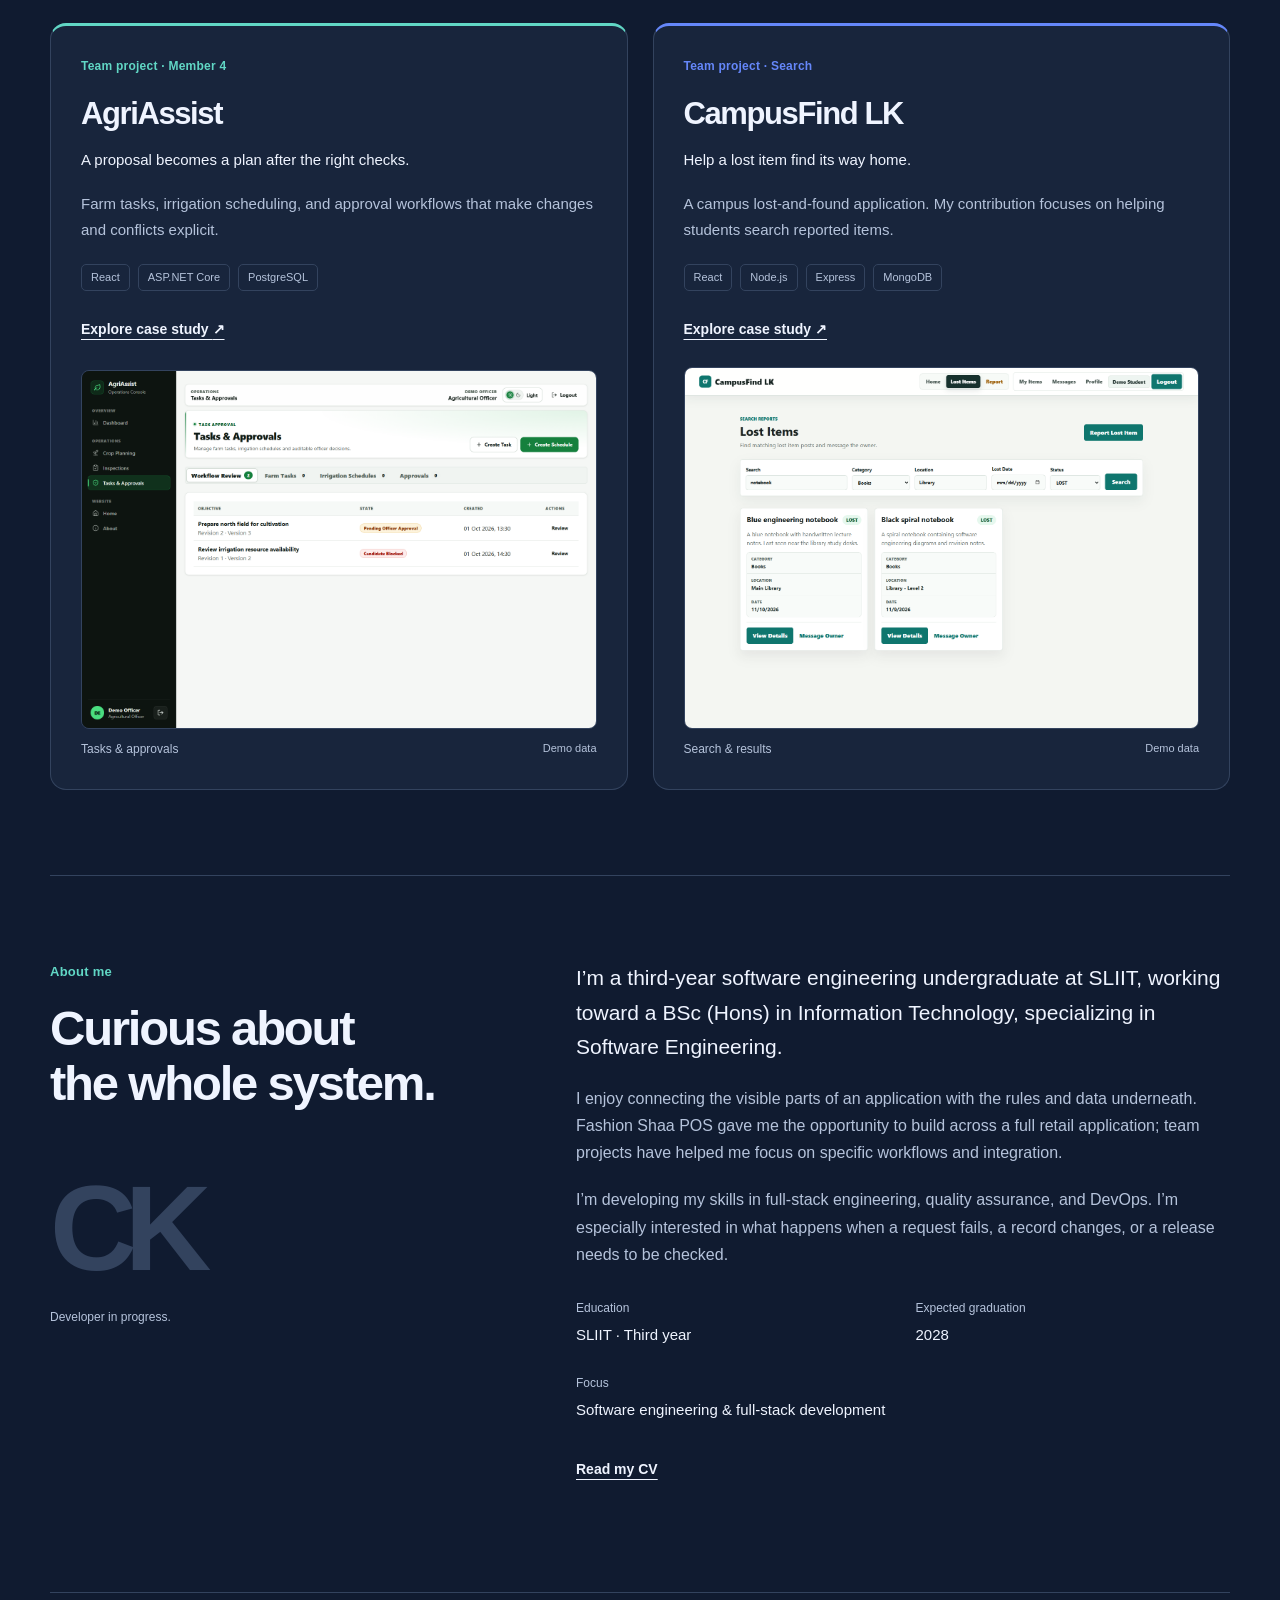
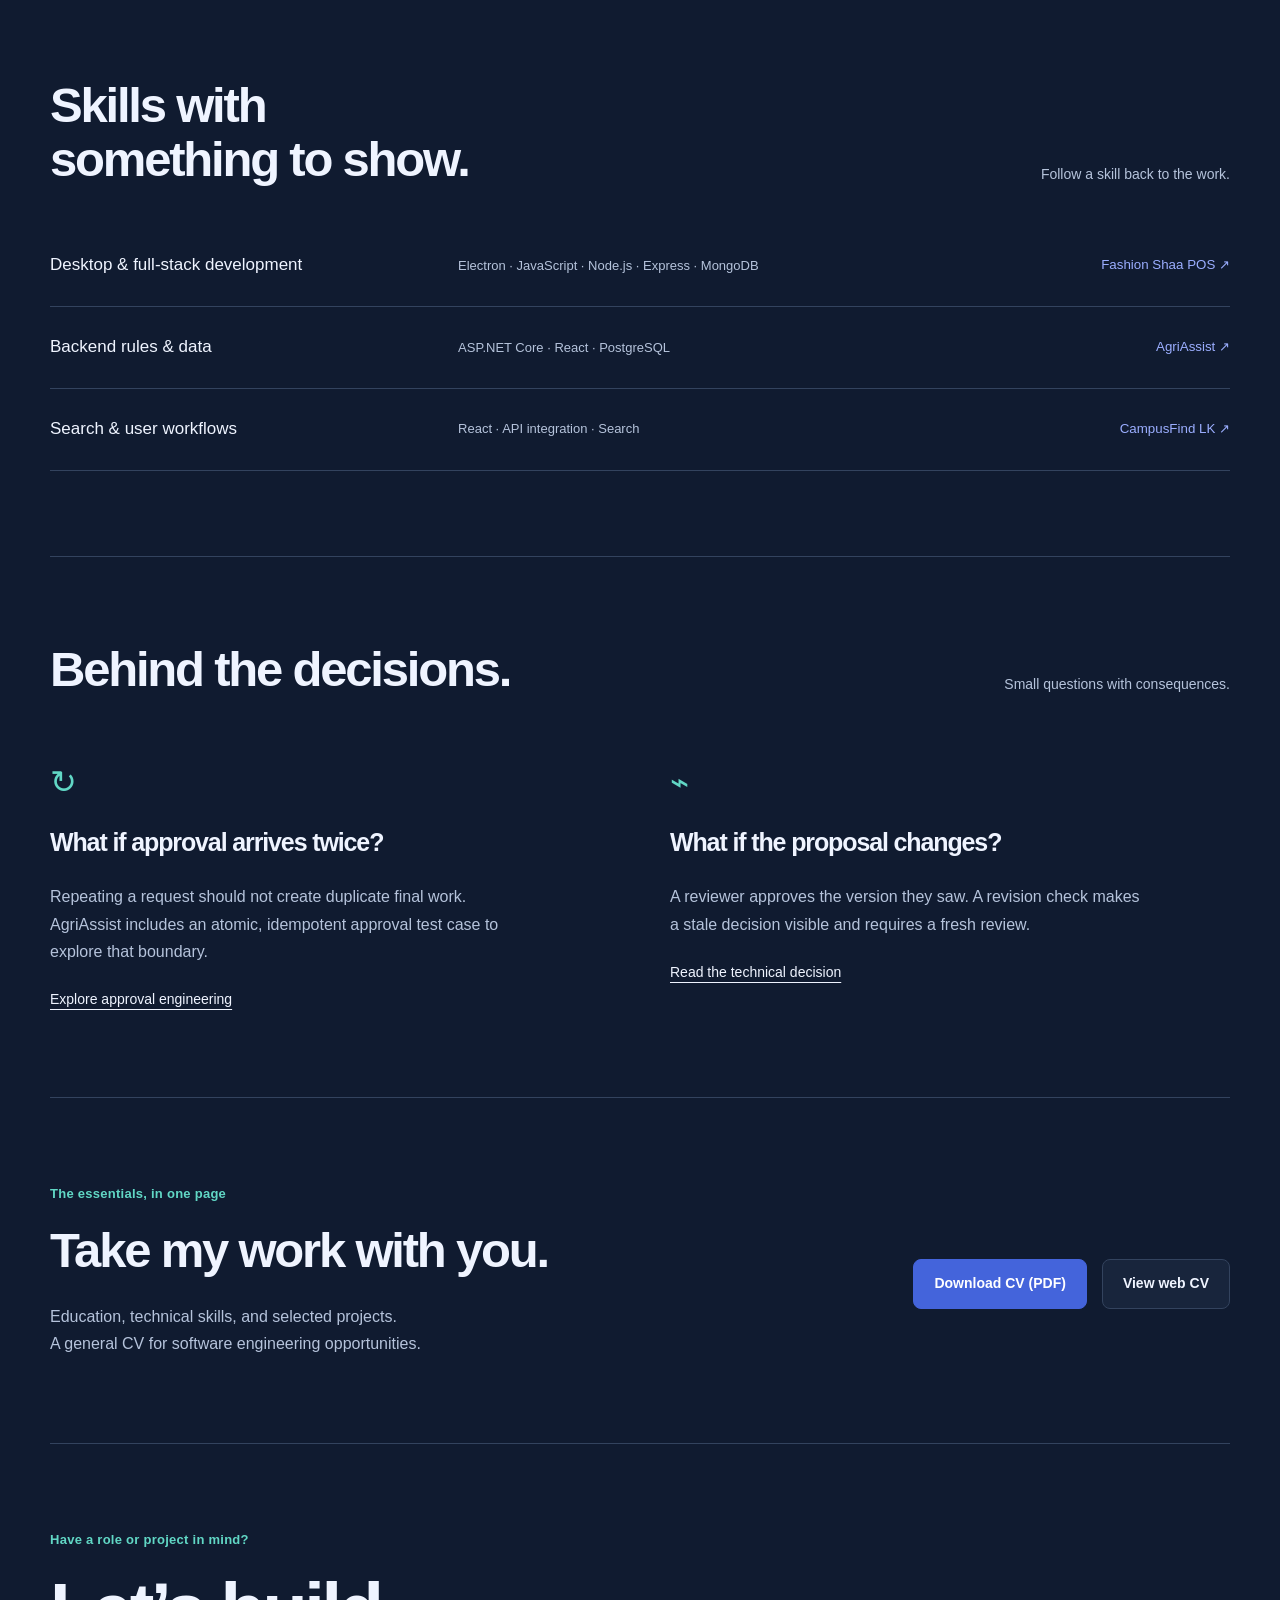
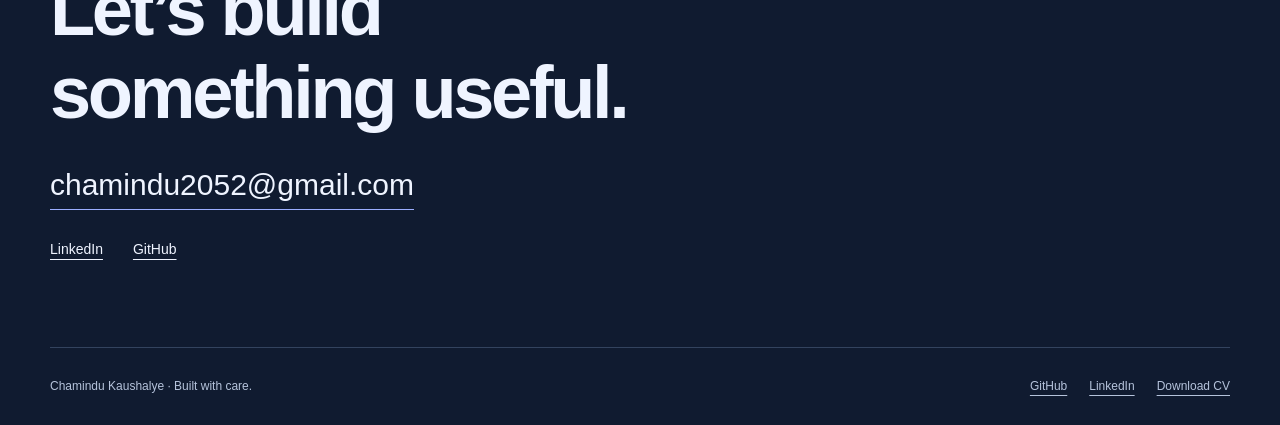
==== commit 10dbf145: "Build engineering workbench portfolio with project case studies and CV" ====
--- a/index.html
+++ b/index.html
@@ -1,15 +1,7 @@
-<!doctype html>
-<html lang="en"><head><meta charset="utf-8"><meta name="viewport" content="width=device-width,initial-scale=1"><meta name="description" content="Chamindu Kaushalye’s engineering notebook: software projects, architecture, and testing."><title>Chamindu Kaushalye | Software Engineer & Full-Stack Developer</title><meta name="theme-color" content="#fffaf5"><link rel="preconnect" href="https://fonts.googleapis.com"><link rel="preconnect" href="https://fonts.gstatic.com" crossorigin><link href="https://fonts.googleapis.com/css2?family=DM+Sans:wght@400;500;600;700&amp;family=DM+Serif+Display&amp;family=Caveat:wght@500&amp;display=swap" rel="stylesheet"><link rel="icon" href="favicon.svg"><link rel="stylesheet" href="style.css"><script src="script.js" defer></script></head><body>
-<a class="skip" href="#main">Skip to content</a>
-<div class="page"><header><a class="name" href="#main">Chamindu Kaushalye</a><nav aria-label="Main"><a href="#work">Work</a><a href="#notes">Notes</a><a href="#about">About</a><a href="#contact">Contact</a><button id="theme-toggle" type="button">Dark theme</button></nav></header>
-<main id="main"><section class="intro"><p class="handwritten">Software engineering & full-stack development</p><h1>Useful at the counter.<br>Thoughtful under<br>the surface.</h1><p class="lede">Hi, I’m Chamindu Kaushalye — an aspiring software engineer and full-stack developer. I developed Fashion Shaa POS, a full retail application, and contribute to farm-management and campus projects. I’m interested in testing and reliable delivery.</p><div class="intro-links"><a href="#fashion-shaa">Explore my POS system <span aria-hidden="true">↘</span></a><a href="mailto:chamindu2052@gmail.com">Email me</a><a href="https://www.linkedin.com/in/chamindu-kaushalya-gunarathne-991829351/">LinkedIn</a></div><aside class="work-map" aria-label="My engineering approach"><p>A path through my work</p><svg viewBox="0 0 260 260" aria-hidden="true"><path class="map-track" d="M190 20V85Q190 110 165 110H70Q45 110 45 135V230"/><path class="map-draw" pathLength="1" d="M190 20V85Q190 110 165 110H70Q45 110 45 135V230"/><circle cx="190" cy="35" r="6"/><circle cx="120" cy="110" r="6"/><circle cx="45" cy="210" r="6"/></svg><span class="map-build">Build</span><span class="map-connect">Connect</span><span class="map-verify">Verify</span></aside></section>
-<section id="work" class="work-journey"><svg class="journey-line" viewBox="0 0 100 1000" preserveAspectRatio="none" aria-hidden="true"><path class="journey-track" d="M20 0V260Q20 280 40 280H65Q85 280 85 300V620Q85 640 65 640H40Q20 640 20 660V1000"/><path class="journey-progress" pathLength="1" d="M20 0V260Q20 280 40 280H65Q85 280 85 300V620Q85 640 65 640H40Q20 640 20 660V1000"/></svg><div class="section-title"><h2>Follow the work</h2><span>Real problems. Connected systems. Evidence you can explore.</span></div><article class="flagship pos-feature journey-stop" id="fashion-shaa"><div class="project-top"><span class="project-type">Featured project / Solo development</span><span class="stack">Electron · Node.js · Express · MongoDB</span></div><h3>Fashion Shaa POS</h3><p class="project-summary">From the shop counter to the back office.</p><p class="ownership"><strong>My contribution:</strong> I developed the full project — the desktop application, backend, and connected retail workflows.</p><p>A Windows-oriented point-of-sale system developed for a clothing shop. It brings cashier transactions, inventory, staff, and reporting into one application.</p><figure class="application-preview"><a href="assets/pos-checkout.png" aria-label="Open full-size Fashion Shaa checkout screenshot"><img src="assets/pos-checkout.png" width="1440" height="1000" loading="lazy" alt="Fashion Shaa cashier interface with demo clothing products, quantities, a calculated cart total, and checkout controls."></a><figcaption>Actual cashier interface rendered locally with synthetic products and mocked API responses. No live shop records or payments were used.</figcaption></figure><div class="pos-capabilities" aria-label="POS engineering scope"><div><h4>At the counter</h4><p>Product search, barcode-assisted entry, cart totals, discounts, checkout, receipts, and returns.</p></div><div><h4>Behind the counter</h4><p>Inventory, employee and cashier workflows, customers, suppliers, and operational reporting.</p></div><div><h4>Across the system</h4><p>Role-based API access, backup utilities, synchronization support, and Windows packaging.</p></div></div><div class="project-actions"><a href="https://github.com/kaushalye1234/POS-">Explore Fashion Shaa source code ↗</a><a href="#pos-engineering">Architecture & engineering details ↓</a></div><details class="case-study" id="pos-engineering"><summary>From desktop UI to retail data <span aria-hidden="true">+</span></summary><div class="case-content"><h4>Architecture</h4><div class="architecture"><span>Electron desktop client</span><span aria-hidden="true">↓ Authenticated REST requests</span><span>Node.js / Express API</span><span aria-hidden="true">↓</span><span>MongoDB / Mongoose</span></div><p>The API centralizes the retail records and business operations. The desktop client supports the cashier workflow, with installer and portable Windows build targets.</p><h4>Inventory interface</h4><figure class="application-preview"><a href="assets/pos-inventory.png" aria-label="Open full-size Fashion Shaa inventory screenshot"><img src="assets/pos-inventory.png" width="1920" height="1080" loading="lazy" alt="Fashion Shaa inventory management interface with three synthetic clothing products, stock quantities, prices, and item editing controls."></a><figcaption>Actual inventory screen with three synthetic products. API responses are mocked for this preview.</figcaption></figure><h4>Testing and delivery</h4><p>The source includes cashier unit tests, Playwright test configuration, backend parser tests, and electron-builder packaging. These are implementation artifacts; this portfolio does not claim a fresh full-system test run.</p><h4>Engineering priorities</h4><p>Sales and stock consistency, safe recovery, test isolation, and repeatable releases are ongoing priorities. Backup tooling needs restoration verification before it can be relied on operationally.</p></div></details></article><article class="flagship agri-feature journey-stop" id="agriassist"><div class="project-top"><span class="project-type">Team project / Farm operations</span><span class="stack">ASP.NET Core · React · PostgreSQL</span></div><h3>AgriAssist</h3><p class="ownership"><strong>My contribution:</strong> Member 4 — farm tasks, irrigation scheduling, approval workflows, scheduling validation, and final workflow integration.</p><p class="project-summary">A proposal becomes a plan only after the right checks.</p><figure class="application-preview"><a href="assets/agriassist-review.png" aria-label="Open full-size AgriAssist Tasks and Approvals screenshot"><img src="assets/agriassist-review.png" width="1440" height="1000" loading="lazy" alt="AgriAssist Tasks and Approvals interface showing one proposal pending officer approval and another blocked candidate."></a><figcaption>Actual AgriAssist interface, captured locally with synthetic records and mocked API responses. This preview illustrates the UI; it is not a live backend demonstration.</figcaption></figure><div class="workflow" aria-label="Conceptual approval workflow"><div><span>Propose</span><small>Plan tasks & irrigation</small></div><span aria-hidden="true">→</span><div><span>Validate</span><small>Check conflicts & revisions</small></div><span aria-hidden="true">→</span><div><span>Review</span><small>Require an explicit decision</small></div></div><p class="caption">Conceptual workflow diagram based on the project implementation.</p><p>AgriAssist brings farm operations into one workflow. Its scheduling and approval logic explores a practical question: how do you turn a proposal into final work while protecting the rules around it?</p><div class="project-actions"><a href="https://github.com/kaushalye1234/Intelligent-Pre-Cultivation-Farm-Planning-and-Management-System">AgriAssist source code ↗</a><a href="#approval-note">Read an engineering note</a></div><details class="case-study" open><summary>Architecture, decisions & testing <span aria-hidden="true">+</span></summary><div class="case-content"><h4>The problem</h4><p>Proposals can change after review. Irrigation schedules can overlap. A request can arrive twice. Each situation needs an explicit rule, rather than an assumption that the happy path will hold.</p><h4>Inside the system</h4><div class="architecture"><span>React review interface</span><span aria-hidden="true">↓</span><span>ASP.NET Core approval services</span><span aria-hidden="true">↓</span><span>PostgreSQL persistence</span></div><p>The repository also includes Flutter and Python service paths. This simplified diagram focuses on the web approval flow.</p><h4>Rules worth testing</h4><ul><li><strong>Approval stays explicit.</strong> Ordinary task edits cannot change approval status.</li><li><strong>Time conflicts are rejected.</strong> An irrigation schedule cannot overlap another for the same field.</li><li><strong>Review stays current.</strong> A changed workflow revision invalidates a stale decision.</li><li><strong>Repeated approval is considered.</strong> The test suite includes an atomic, idempotent approval case.</li></ul><h4>The trade-off</h4><p>Strict validation can interrupt a user’s workflow, but accepting an outdated decision would hide a more serious problem. The service returns a conflict so the user can refresh and review the current proposal.</p><h4>Evidence and limits</h4><p>AgriAssist is a team project. My Member 4 contribution covers tasks, scheduling, approvals, validation, and workflow integration. The examples here focus on that area. Tests cover service behaviour and selected database scenarios; a deployed demonstration is not currently provided.</p><a href="https://github.com/kaushalye1234/Intelligent-Pre-Cultivation-Farm-Planning-and-Management-System">Explore the project source ↗</a></div></details></article>
-<div class="project-grid">
-<article class="project-card campus journey-stop" id="campusfind"><div class="card-heading"><span class="project-type">Campus community / Full-stack web</span><span class="project-symbol" aria-hidden="true">⌕</span></div><h3>CampusFind LK</h3><p class="ownership"><strong>My contribution:</strong> The lost-item search feature within the team application.</p><p class="card-intro">Lost something? Help the right person find it.</p><p>A university lost-and-found application with lost-item reports, search and filtering, and messaging between students.</p><div class="tech-list" aria-label="Technologies"><span>React</span><span>Node.js</span><span>Express</span><span>MongoDB</span></div><details><summary>CampusFind features & architecture <span aria-hidden="true">+</span></summary><div class="project-detail"><p>The repository documents separate user and administrator access, JWT authentication, an inbox, replies, and marking reports as resolved.</p><p><strong>Engineering scope:</strong> searchable reports, user-specific messages, and a resolved state for recovered belongings.</p><p>Hackathon project. Source code is available below; a live demonstration is not currently provided.</p></div></details><a class="source-link" href="https://github.com/kaushalye1234/Mini-Hackathon">Explore source code ↗</a></article>
-
-</div>
-<div class="section-title smaller-heading"><h2>More experiments</h2><span>Learning through building</span></div><div class="other-work"><a href="https://github.com/kaushalye1234/Student_Task_Manager_System"><div><h3>Student Task Manager</h3><p>A Java task-management project.</p></div><span aria-hidden="true">↗</span></a><a href="https://github.com/kaushalye1234/AI-Study-Assistant"><div><h3>AI Study Assistant</h3><p>A Java project exploring study assistance.</p></div><span aria-hidden="true">↗</span></a></div></section>
-<section id="practice" class="practice"><div class="section-title"><h2>Skills in context</h2><span>Follow the work behind each area</span></div><div class="practice-list"><a href="#agriassist"><div><h3>Backend & business rules</h3><p>ASP.NET Core, scheduling validation, approvals, and workflow integration.</p></div><span>AgriAssist ↗</span></a><a href="#campusfind"><div><h3>Search & full-stack workflows</h3><p>Lost-item search within a React, Express, and MongoDB application.</p></div><span>CampusFind LK ↗</span></a><a href="#fashion-shaa"><div><h3>Desktop & retail software</h3><p>An Electron client, Node.js backend, and connected retail workflows.</p></div><span>Fashion Shaa POS ↗</span></a></div></section>
-<section id="notes"><div class="section-title"><h2>Engineering notes</h2><span>Questions behind the code</span></div><details id="approval-note"><summary>What happens when an approval request arrives twice?<span aria-hidden="true">+</span></summary><div class="note-body"><p>Repeating a request should not create duplicate final work. Idempotency gives the repeat a consistent result. In AgriAssist, the approval tests explicitly cover a replay scenario.</p><p>A service-level test and a real database concurrency test answer different questions. Both scope and execution evidence matter when describing what has been verified.</p></div></details><details><summary>Why reject a decision after the proposal changes?<span aria-hidden="true">+</span></summary><div class="note-body"><p>A reviewer approves the version they saw. If someone changes that proposal, the old decision should not silently apply to the new version. Version checks make that mismatch visible and require a fresh review.</p></div></details></section>
-<section id="about" class="about"><h2>Curious about<br>the whole system.</h2><div><p>I’m developing my skills in software engineering and full-stack development, with a growing interest in DevOps and quality assurance.</p><p>I like the questions that connect these areas: how does data move through an application, what should happen when something fails, and how do we check a change before releasing it?</p><p>Across these projects, I’m exploring application development, validation, data persistence, and the checks that support dependable releases.</p><a href="https://github.com/kaushalye1234">More of my work on GitHub ↗</a></div></section>
-<section id="contact" class="contact"><p>Have a role or a project in mind?</p><h2>Let’s start a conversation.</h2><a class="email" href="mailto:chamindu2052@gmail.com">chamindu2052@gmail.com <span aria-hidden="true">↗</span></a><p class="linkedin-contact"><a href="https://www.linkedin.com/in/chamindu-kaushalya-gunarathne-991829351/">Connect with me on LinkedIn ↗</a></p></section></main><footer><span>© <span id="year">2026</span> Chamindu Kaushalye</span><a href="https://github.com/kaushalye1234">GitHub</a><a href="https://www.linkedin.com/in/chamindu-kaushalya-gunarathne-991829351/">LinkedIn</a><a href="#main">Back to the beginning ↑</a></footer></div></body></html>+<!doctype html><html lang="en"><head><meta charset="utf-8"><meta name="viewport" content="width=device-width,initial-scale=1"><title>Software engineering &amp; full-stack development | Chamindu Kaushalye</title><meta name="description" content="Chamindu Kaushalye: SLIIT undergraduate building full-stack and desktop applications. Explore projects, engineering decisions, and CV."><meta name="theme-color" content="#101b30"><meta property="og:title" content="Software engineering &amp; full-stack development | Chamindu Kaushalye"><meta property="og:description" content="Chamindu Kaushalye: SLIIT undergraduate building full-stack and desktop applications. Explore projects, engineering decisions, and CV."><meta property="og:type" content="website"><meta property="og:url" content="https://kaushalye1234.github.io/Personal-Portfolio-Website/index.html"><meta property="og:image" content="https://kaushalye1234.github.io/Personal-Portfolio-Website/assets/pos-checkout.png"><meta name="twitter:card" content="summary_large_image"><link rel="canonical" href="https://kaushalye1234.github.io/Personal-Portfolio-Website/index.html"><link rel="icon" href="favicon.svg"><link rel="stylesheet" href="style.css"><script src="script.js" defer></script></head><body><a class="skip" href="#main">Skip to content</a><header class="site-header wrap"><a class="brand" href="index.html"><span class="brand-icon" aria-hidden="true">CK</span><span>Chamindu Kaushalye</span></a><nav aria-label="Main"><a href="index.html#work">Work</a><a href="index.html#about">About</a><a href="cv.html">CV</a><a href="index.html#contact">Contact</a><button class="theme-toggle" type="button" hidden>Light theme</button></nav></header><main id="main"><section class="hero wrap"><div class="hero-copy"><p class="kicker">Software engineering undergraduate · SLIIT</p><h1>Useful software.<br>Thoughtfully<br>engineered.</h1><p class="hero-intro">I’m Chamindu. I build connected applications, from a clothing shop’s counter to the workflows behind it.</p><p class="muted">Full-stack development, with a growing focus on software quality and reliable delivery.</p><div class="actions"><a class="button primary" href="#work">Explore projects</a><a class="button" href="assets/Chamindu-Kaushalye-CV.pdf" download>Download CV <span aria-hidden="true">↓</span></a></div></div><div class="workbench" aria-label="Project screens from Fashion Shaa POS and AgriAssist"><div class="bench-orbit" aria-hidden="true"></div><div class="bench-screen bench-back"><span>AgriAssist / Review</span><img src="assets/agriassist-review.png" alt="" width="1440" height="1000"></div><div class="bench-screen bench-middle"><span>Fashion Shaa / Inventory</span><img src="assets/pos-inventory.png" alt="" width="1920" height="1080"></div><div class="bench-screen bench-front"><span><b>CK</b> Fashion Shaa / Checkout</span><img src="assets/pos-checkout.png" alt="" width="1440" height="1000"></div><p class="bench-caption">Build. Connect. Verify.</p></div></section>
+ <section id="work" class="wrap section"><div class="section-heading"><div><p class="kicker">Selected work</p><h2>From interface<br>to implementation.</h2></div><p>Three projects. Clear contributions.<br>Explore the screens and the decisions behind them.</p></div><article id="fashion-shaa" class="project violet featured"><div class="project-copy"><p class="kicker">Solo development</p><h3><a href="projects/fashion-shaa.html">Fashion Shaa POS</a></h3><p class="project-headline">From the shop counter to the back office.</p><p>A desktop retail system that connects checkout, stock, staff, and reporting for a clothing shop.</p><ul class="tags"><li>Electron</li><li>Node.js</li><li>Express</li><li>MongoDB</li></ul><a class="text-link" href="projects/fashion-shaa.html">Explore case study <span aria-hidden="true">↗</span></a></div><figure class="screen"><a href="projects/fashion-shaa.html" ><img src="assets/pos-checkout.png" alt="Cashier interface with synthetic clothing items, quantities, cart totals, and checkout controls." loading="lazy" width="1440" height="1000"></a><figcaption>Checkout <span>Demo data</span></figcaption></figure></article><div class="project-pair"><article id="agriassist" class="project mint "><div class="project-copy"><p class="kicker">Team project · Member 4</p><h3><a href="projects/agriassist.html">AgriAssist</a></h3><p class="project-headline">A proposal becomes a plan after the right checks.</p><p>Farm tasks, irrigation scheduling, and approval workflows that make changes and conflicts explicit.</p><ul class="tags"><li>React</li><li>ASP.NET Core</li><li>PostgreSQL</li></ul><a class="text-link" href="projects/agriassist.html">Explore case study <span aria-hidden="true">↗</span></a></div><figure class="screen"><a href="projects/agriassist.html" ><img src="assets/agriassist-review.png" alt="AgriAssist review interface with a pending proposal and a blocked candidate, using demo records." loading="lazy" width="1440" height="1000"></a><figcaption>Tasks & approvals <span>Demo data</span></figcaption></figure></article><article id="campusfind" class="project blue "><div class="project-copy"><p class="kicker">Team project · Search</p><h3><a href="projects/campusfind.html">CampusFind LK</a></h3><p class="project-headline">Help a lost item find its way home.</p><p>A campus lost-and-found application. My contribution focuses on helping students search reported items.</p><ul class="tags"><li>React</li><li>Node.js</li><li>Express</li><li>MongoDB</li></ul><a class="text-link" href="projects/campusfind.html">Explore case study <span aria-hidden="true">↗</span></a></div><figure class="screen"><a href="projects/campusfind.html" ><img src="assets/campusfind-search.png" alt="CampusFind lost-item search interface with synthetic campus reports." loading="lazy" width="1440" height="1009"></a><figcaption>Search & results <span>Demo data</span></figcaption></figure></article></div></section>
+ <section id="about" class="wrap section about"><div><p class="kicker">About me</p><h2>Curious about<br>the whole system.</h2><div class="identity-mark" aria-hidden="true">CK<span>Developer in progress.</span></div></div><div class="about-copy"><p class="large">I’m a third-year software engineering undergraduate at SLIIT, working toward a BSc (Hons) in Information Technology, specializing in Software Engineering.</p><p>I enjoy connecting the visible parts of an application with the rules and data underneath. Fashion Shaa POS gave me the opportunity to build across a full retail application; team projects have helped me focus on specific workflows and integration.</p><p>I’m developing my skills in full-stack engineering, quality assurance, and DevOps. I’m especially interested in what happens when a request fails, a record changes, or a release needs to be checked.</p><dl class="facts"><div><dt>Education</dt><dd>SLIIT · Third year</dd></div><div><dt>Expected graduation</dt><dd>2028</dd></div><div><dt>Focus</dt><dd>Software engineering & full-stack development</dd></div></dl><a class="text-link" href="cv.html">Read my CV</a></div></section>
+ <section class="wrap section"><div class="section-heading"><h2>Skills with<br>something to show.</h2><p>Follow a skill back to the work.</p></div><div class="skills-list"><a href="projects/fashion-shaa.html"><span>Desktop & full-stack development</span><strong>Electron · JavaScript · Node.js · Express · MongoDB</strong><small>Fashion Shaa POS ↗</small></a><a href="projects/agriassist.html"><span>Backend rules & data</span><strong>ASP.NET Core · React · PostgreSQL</strong><small>AgriAssist ↗</small></a><a href="projects/campusfind.html"><span>Search & user workflows</span><strong>React · API integration · Search</strong><small>CampusFind LK ↗</small></a></div></section>
+ <section id="notes" class="wrap section"><div class="section-heading"><h2>Behind the decisions.</h2><p>Small questions with consequences.</p></div><div class="notes-grid"><article><span class="note-symbol" aria-hidden="true">↻</span><h3>What if approval arrives twice?</h3><p>Repeating a request should not create duplicate final work. AgriAssist includes an atomic, idempotent approval test case to explore that boundary.</p><a href="projects/agriassist.html#engineering">Explore approval engineering</a></article><article><span class="note-symbol" aria-hidden="true">⌁</span><h3>What if the proposal changes?</h3><p>A reviewer approves the version they saw. A revision check makes a stale decision visible and requires a fresh review.</p><a href="projects/agriassist.html#engineering">Read the technical decision</a></article></div></section>
+ <section id="cv" class="wrap section cv-banner"><div><p class="kicker">The essentials, in one page</p><h2>Take my work with you.</h2><p>Education, technical skills, and selected projects.<br>A general CV for software engineering opportunities.</p></div><div class="actions"><a class="button primary" href="assets/Chamindu-Kaushalye-CV.pdf" download>Download CV (PDF)</a><a class="button" href="cv.html">View web CV</a></div></section>
+ <section id="contact" class="wrap section contact"><p class="kicker">Have a role or project in mind?</p><h2>Let’s build<br>something useful.</h2><a class="contact-email" href="mailto:chamindu2052@gmail.com">chamindu2052@gmail.com</a><div class="actions"><a href="https://www.linkedin.com/in/chamindu-kaushalya-gunarathne-991829351/">LinkedIn</a><a href="https://github.com/kaushalye1234">GitHub</a></div></section></main><footer class="wrap"><span>Chamindu Kaushalye · Built with care.</span><div><a href="https://github.com/kaushalye1234">GitHub</a><a href="https://www.linkedin.com/in/chamindu-kaushalya-gunarathne-991829351/">LinkedIn</a><a href="assets/Chamindu-Kaushalye-CV.pdf" download>Download CV</a></div></footer></body></html>
--- a/style.css
+++ b/style.css
@@ -1,67 +1,275 @@
-:root{color-scheme:light;--paper:#faf9f6;--ink:#283b3b;--muted:#63716e;--accent:#326863;--line:#dcded5;--wash:#edf0e8}*{box-sizing:border-box}html{scroll-behavior:smooth;scroll-padding-top:35px}body{margin:0;background:var(--paper);color:var(--ink);font:16px/1.8 'DM Sans',sans-serif}.dark-theme{color-scheme:dark;--paper:#192423;--ink:#edf0e8;--muted:#b3c0b8;--accent:#a2cec0;--line:#40524c;--wash:#253731}.page{max-width:1080px;margin:auto;padding:0 55px}a{color:inherit;text-underline-offset:5px}a:hover{color:var(--accent)}a:focus-visible,button:focus-visible,summary:focus-visible{outline:3px solid var(--accent);outline-offset:6px}.skip{position:absolute;top:-100px;padding:10px;background:var(--paper);z-index:3}.skip:focus{top:5px}header{display:flex;justify-content:space-between;align-items:center;padding:35px 0;border-bottom:1px solid var(--line)}.name{font-size:22px;font-weight:700;text-decoration:none;letter-spacing:-.7px}.name span{display:inline-block;margin-left:12px;font-size:27px;color:var(--accent)}nav{display:flex;align-items:center;gap:25px;font-size:14px}nav a{text-decoration:none}button{font:inherit;font-size:12px;border:1px solid var(--line);border-radius:20px;background:transparent;color:var(--ink);padding:6px 12px;cursor:pointer}.intro{position:relative;padding:75px 0 95px}.handwritten{font-family:Caveat,cursive;font-size:27px;color:var(--accent);transform:rotate(-3deg);transform-origin:left;margin:0 0 23px}h1,h2,h3,h4,p{margin-top:0}h1,h2{font-weight:400;font-family:'DM Serif Display',Georgia,serif;line-height:1.08}h1{font-size:clamp(52px,7vw,88px);letter-spacing:-2.5px;margin-bottom:30px}.lede{font-size:19px;max-width:580px;color:var(--muted);line-height:1.85}.intro-links{display:flex;gap:30px;margin-top:28px;font-size:15px}.intro-links a:first-child{font-weight:700}.margin-note{position:absolute;right:0;top:205px;font:29px/1.3 Caveat,cursive;color:var(--accent);transform:rotate(7deg)}.margin-note svg{display:block;width:100px;margin-top:12px}section{padding:55px 0}.section-title{display:flex;justify-content:space-between;align-items:baseline;gap:20px;margin-bottom:30px}.section-title h2{font-family:'DM Sans',sans-serif;font-size:23px;font-weight:600;letter-spacing:-.6px;margin:0}.section-title>span{font-size:13px;color:var(--muted)}#work,#notes,.about,.contact{border-top:1px solid var(--line)}.flagship{background:var(--wash);border-radius:10px;padding:35px 38px}.project-top{display:flex;justify-content:space-between;gap:20px;font-size:12px;color:var(--muted);margin-bottom:24px}.flagship h3{font-size:33px;letter-spacing:-1px;line-height:1.2;margin-bottom:10px}.project-summary{max-width:650px;font-size:22px;line-height:1.5}.workflow{display:flex;align-items:center;justify-content:space-between;gap:10px;border:1px solid var(--line);border-radius:7px;padding:25px 20px;margin:30px 0 0}.workflow div{display:flex;flex-direction:column}.workflow div>span{font-size:19px;font-weight:600}.workflow small{font-size:11px;color:var(--muted)}.caption{font-size:11px;color:var(--muted);margin:8px 0 26px}.flagship>p:not(.project-summary):not(.caption){max-width:700px}.case-study{margin-top:28px;border-top:1px solid var(--line)}summary{cursor:pointer;display:flex;justify-content:space-between;align-items:baseline;gap:18px;padding:20px 0;font-weight:500;list-style:none}summary::-webkit-details-marker{display:none}summary>span{font-size:24px;line-height:1}details[open]>summary>span{transform:rotate(45deg)}.case-content{padding-top:20px;max-width:700px}.case-content h4{font-size:19px;margin:28px 0 10px}.case-content p,.case-content li{color:var(--muted);font-size:15px}.case-content ul{padding-left:20px}.case-content li{margin-bottom:12px}.architecture{display:flex;flex-direction:column;align-items:center;border-left:2px solid var(--accent);padding:15px;background:var(--paper)}.architecture span{font-size:14px}.other-work>a{display:flex;align-items:center;justify-content:space-between;gap:20px;text-decoration:none;border-bottom:1px solid var(--line);padding:28px 0}.other-work h3{font-size:19px;line-height:1.4;margin-bottom:5px}.other-work p{font-size:14px;margin:0;color:var(--muted)}.other-work>a>span{font-size:25px}#notes>details{border-bottom:1px solid var(--line)}.note-body{max-width:680px;padding:0 0 15px;color:var(--muted);font-size:15px}.about{display:grid;grid-template-columns:1fr 1.4fr;gap:65px;padding:70px 0}.about h2{font-size:39px}.about p{color:var(--muted)}.about a{font-size:14px}.contact{padding:65px 0 80px}.contact p{font-size:14px;color:var(--muted)}.contact h2{font-size:45px;margin-bottom:25px}.email{font-size:clamp(17px,3vw,26px);text-decoration:none;border-bottom:1px solid var(--accent);padding-bottom:5px}footer{padding:25px 0 35px;border-top:1px solid var(--line);display:flex;gap:25px;font-size:12px;color:var(--muted)}footer a:last-child{margin-left:auto}@media(max-width:760px){.page{padding:0 25px}.margin-note{display:none}.intro{padding:55px 0 65px}.project-top{flex-direction:column;gap:5px}.flagship{padding:25px}.section-title{align-items:start;flex-direction:column;gap:6px}.about{grid-template-columns:1fr;gap:20px}.workflow{align-items:stretch;flex-direction:column;text-align:center;gap:8px}.workflow>span{transform:rotate(90deg)}.workflow small{font-size:12px}.contact h2{font-size:37px}}@media(max-width:480px){header{align-items:start;flex-direction:column;gap:15px;padding:23px 0}nav{width:100%;justify-content:space-between;gap:12px}.handwritten{font-size:24px}h1{font-size:57px}.lede{font-size:17px}.flagship{padding:20px}.project-summary{font-size:19px}footer{flex-wrap:wrap}footer a:last-child{margin-left:0}}@media(prefers-reduced-motion:reduce){html{scroll-behavior:auto}}
+:root{color-scheme:dark;--bg:#101b30;--surface:#18253c;--text:#eff4ff;--muted:#b5c3db;--line:#33435e;--accent:#9baeff;--blue:#6587fa;--mint:#61d7c5;--violet:#bba5ff;--shadow:0 24px 65px #050c1938}
+*{box-sizing:border-box}
+html{scroll-behavior:smooth;scroll-padding-top:28px}
+body{margin:0;background:var(--bg);color:var(--text);font:16px/1.7 'Segoe UI',Arial,sans-serif}
+body.light{color-scheme:light;--bg:#f5f7fc;--surface:#fff;--text:#172641;--muted:#51617b;--line:#ccd5e5;--accent:#304dc5;--blue:#304dc5;--mint:#137968;--violet:#7953bd;--shadow:0 24px 65px #22345712}
+a{color:inherit;text-underline-offset:5px}
+a:hover{color:var(--accent)}
+button{font:inherit;cursor:pointer;color:inherit}
+a,button{-webkit-tap-highlight-color:transparent}
+a:focus-visible,button:focus-visible,summary:focus-visible{outline:3px solid var(--mint);outline-offset:5px}
+button:disabled{opacity:.4;cursor:default}
+button[hidden]{display:none}
+.wrap{width:min(1180px,calc(100% - 80px));margin-inline:auto}
+h1,h2,h3,p{margin-top:0}
+h1,h2,h3{line-height:1.12;letter-spacing:-.045em}
+h1{font-size:clamp(44px,6.1vw,82px);font-weight:650;margin-bottom:28px}
+h2{font-size:clamp(32px,4vw,49px);font-weight:600;margin-bottom:25px}
+h3{font-size:25px;font-weight:600;line-height:1.25}
+p{margin-bottom:20px}
+.muted{color:var(--muted)}
+.kicker{font-size:13px;font-weight:600;color:var(--mint);letter-spacing:.02em;margin-bottom:18px}
+.skip{position:fixed;left:16px;top:-90px;z-index:100;background:var(--surface);padding:12px}
+.skip:focus{top:12px}
+.site-header{display:flex;justify-content:space-between;align-items:center;gap:24px;padding-block:28px;border-bottom:1px solid var(--line)}
+.brand{display:flex;align-items:center;gap:12px;text-decoration:none;font-size:17px;font-weight:650;white-space:nowrap}
+.brand-icon{display:grid;place-items:center;width:36px;height:36px;background:var(--text);color:var(--bg);font-size:14px;border-radius:9px;letter-spacing:-1px}
+nav{display:flex;align-items:center;gap:26px;font-size:14px}
+nav a{text-decoration:none}
+.theme-toggle{border:1px solid var(--line);border-radius:30px;padding:7px 12px;background:var(--surface);font-size:12px;min-height:36px}
+.hero{display:grid;grid-template-columns:1.1fr 1fr;align-items:center;gap:30px;min-height:690px;padding-block:90px}
+.hero-copy{position:relative;z-index:2}
+.hero-intro{font-size:20px;max-width:510px;color:var(--muted)}
+.hero .muted{max-width:450px;font-size:15px}
+.actions{display:flex;flex-wrap:wrap;align-items:center;gap:15px;margin-top:28px}
+.button{display:inline-flex;align-items:center;justify-content:center;gap:12px;padding:12px 20px;border:1px solid var(--line);border-radius:8px;text-decoration:none;font-size:14px;font-weight:600;min-height:46px;background:var(--surface)}
+.button:hover{border-color:var(--accent)}
+.button.primary{background:#4464db;border-color:#4464db;color:white}
+.button.primary:hover{background:#3656cb}
+.workbench{position:relative;min-width:0;height:410px;perspective:1100px;isolation:isolate}
+.bench-orbit{position:absolute;inset:25% 15%;border:1px solid var(--line);border-radius:50%;transform:rotateX(55deg) rotateZ(-20deg);z-index:-1}
+.bench-screen{position:absolute;width:84%;border:1px solid #667ca4;border-radius:9px;background:#1c2943;overflow:hidden;box-shadow:0 30px 45px #0004;transform:rotateY(-17deg) rotateX(9deg) rotateZ(-6deg);transform-origin:center}
+.bench-screen>span{display:flex;align-items:center;gap:10px;height:30px;padding:5px 12px;color:#d3dff5;font-size:10px}
+.bench-screen b{color:#8be6d8}
+.bench-screen img{display:block;width:100%;height:auto}
+.bench-back{width:68%;left:26%;top:0;border-color:#70a89f}
+.bench-middle{width:74%;left:16%;top:70px;border-color:#b8a0ed}
+.bench-front{left:0;top:140px;border-color:#849dff}
+.bench-caption{position:absolute;bottom:-55px;right:0;font-size:12px;color:var(--muted)}
+.section{padding-block:85px;border-top:1px solid var(--line)}
+.section-heading{display:flex;justify-content:space-between;align-items:end;gap:35px;margin-bottom:38px}
+.section-heading h2{margin:0}
+.section-heading>p{color:var(--muted);font-size:14px;margin:0;max-width:370px}
+.project{background:var(--surface);border:1px solid var(--line);border-radius:16px;overflow:hidden;padding:30px}
+.project h3{font-size:31px;margin-bottom:16px}
+.project h3 a{text-decoration:none}
+.project-headline{font-size:20px;line-height:1.45;color:var(--text)!important}
+.project-copy>p:not(.kicker){color:var(--muted);font-size:15px}
+.project-copy .kicker{font-size:12px}
+.violet{--project-color:var(--violet)}
+.mint{--project-color:var(--mint)}
+.blue{--project-color:var(--blue)}
+.project .kicker,.case-hero .kicker{color:var(--project-color)}
+.featured{display:grid;grid-template-columns:.85fr 1fr;gap:42px;align-items:center;padding:40px;margin-bottom:25px;border-top:3px solid var(--violet)}
+.featured h3{font-size:38px}
+.project-pair{display:grid;grid-template-columns:1fr 1fr;gap:25px}
+.project-pair .project{display:flex;flex-direction:column;border-top:3px solid var(--project-color)}
+.project-pair .screen,.search-illustration{margin-top:auto}
+.tags{display:flex;gap:8px;flex-wrap:wrap;list-style:none;padding:0;margin:22px 0}
+.tags li{padding:3px 9px;border:1px solid var(--line);border-radius:5px;font-size:11px;color:var(--muted)}
+.text-link{display:inline-block;margin:5px 0 25px;font-size:14px;font-weight:600}
+.screen{margin:0;max-width:560px;width:100%;min-width:0}
+.screen a{display:block;border-radius:8px;overflow:hidden;border:1px solid var(--line);background:#101827}
+.screen img{display:block;width:100%;height:auto;aspect-ratio:auto}
+.screen figcaption{display:flex;justify-content:space-between;gap:15px;flex-wrap:wrap;font-size:12px;margin-top:10px;color:var(--muted)}
+.screen figcaption>span{font-size:11px}
+.search-illustration{display:flex;align-items:center;flex-direction:column;gap:8px;padding:30px 12px;border:1px solid var(--line);border-radius:8px;color:var(--muted);font-size:14px}
+.search-illustration strong{color:var(--text)}
+.about{display:grid;grid-template-columns:.8fr 1.2fr;gap:90px}
+.about-copy{max-width:660px}
+.about-copy p{color:var(--muted)}
+.about-copy .large{font-size:21px;line-height:1.65;color:var(--text)}
+.identity-mark{color:var(--line);font-weight:750;font-size:120px;line-height:1.2;letter-spacing:-12px;margin-top:45px}
+.identity-mark span{display:block;font-size:12px;letter-spacing:0;color:var(--muted);font-weight:400;margin-top:10px}
+.facts{display:grid;grid-template-columns:1fr 1fr;gap:25px;margin:30px 0}
+.facts div:last-child{grid-column:1/-1}
+.facts dt{font-size:12px;color:var(--muted)}
+.facts dd{margin:4px 0 0;font-size:15px}
+.skills-list a{display:grid;grid-template-columns:1fr 1.3fr .65fr;gap:25px;align-items:center;text-decoration:none;padding:26px 0;border-bottom:1px solid var(--line)}
+.skills-list span{font-size:17px}
+.skills-list strong{font-size:13px;font-weight:400;color:var(--muted)}
+.skills-list small{text-align:right;color:var(--accent)}
+.notes-grid{display:grid;grid-template-columns:1fr 1fr;gap:60px}
+.notes-grid article{padding-top:20px}
+.notes-grid p{max-width:480px;color:var(--muted)}
+.notes-grid a{font-size:14px}
+.note-symbol{display:block;font-size:32px;color:var(--mint);margin-bottom:18px}
+.cv-banner{display:flex;justify-content:space-between;align-items:center;gap:30px}
+.cv-banner p{color:var(--muted);margin-bottom:0}
+.cv-banner .kicker{color:var(--mint);margin-bottom:18px}
+.contact h2{font-size:clamp(42px,5.8vw,74px)}
+.contact-email{font-size:clamp(17px,3vw,30px);overflow-wrap:anywhere;text-decoration:none;border-bottom:1px solid var(--accent);padding-bottom:8px}
+.contact .actions{gap:30px;font-size:14px}
+footer{padding-block:28px;display:flex;justify-content:space-between;gap:25px;border-top:1px solid var(--line);font-size:12px;color:var(--muted)}
+footer>div{display:flex;gap:22px}
+.case-page{padding-top:35px}
+.back-link{font-size:14px}
+.case-hero{padding:60px 0;max-width:850px}
+.case-hero h1{font-size:clamp(40px,6vw,76px)}
+.case-lede{font-size:clamp(24px,3vw,36px);line-height:1.35;max-width:760px}
+.case-hero>p:not(.kicker):not(.case-lede){color:var(--muted);max-width:720px}
+.role{padding:20px 24px;border-left:3px solid var(--project-color);background:var(--surface);font-size:15px;margin-block:28px}
+.role strong{display:block;color:var(--text);margin-bottom:8px}
+.case-section{border-top:1px solid var(--line);padding:55px 0}
+.case-section h2{font-size:35px}
+.screenshots{display:grid;grid-template-columns:repeat(auto-fit,minmax(min(100%,380px),1fr));gap:30px}
+.screenshots .screen{max-width:none}
+.screenshots .screen img{max-height:440px;object-fit:contain}
+.provenance{font-size:13px;color:var(--muted);margin-top:25px;max-width:850px}
+.provenance summary{cursor:pointer;width:fit-content;padding:5px 0}
+.provenance p{margin-top:12px}
+.reading{max-width:760px;color:var(--muted)}
+.contribution-grid{display:grid;grid-template-columns:repeat(3,1fr);gap:35px;margin-top:35px}
+.contribution-grid h3{font-size:21px}
+.contribution-grid p{font-size:15px;color:var(--muted)}
+.engineering{display:grid;grid-template-columns:1fr 1.1fr;gap:80px}
+.engineering h3{font-size:23px;margin-top:28px}
+.engineering h3:first-child{margin-top:0}
+.engineering p{color:var(--muted);font-size:15px}
+.architecture{margin-top:35px;display:flex;flex-direction:column;gap:28px}
+.architecture div{position:relative;border:1px solid var(--line);background:var(--surface);padding:20px;text-align:center;font-size:14px;border-radius:7px}
+.architecture div:not(:last-child):after{content:'↓';position:absolute;bottom:-28px;left:50%;color:var(--project-color)}
+.case-bottom{display:flex;justify-content:space-between;gap:25px;padding:35px 0 65px;font-size:14px}
+.gallery-open{overflow:hidden}
+dialog{width:min(1120px,94vw);max-height:94dvh;overflow:auto;overscroll-behavior:contain;border:1px solid var(--line);border-radius:14px;background:var(--surface);color:var(--text);padding:22px;box-shadow:var(--shadow)}
+dialog::backdrop{background:#060e20db;backdrop-filter:blur(6px)}
+.gallery-header,.gallery-controls{display:flex;align-items:center;justify-content:space-between;gap:15px;margin-bottom:18px}
+.gallery-header h2{font-size:23px;margin:0}
+.gallery-header button,.gallery-controls button{background:var(--bg);border:1px solid var(--line);border-radius:7px;padding:9px 14px;min-height:44px}
+.gallery-stage{background:#101827;border-radius:8px;overflow:hidden}
+.gallery-stage img{display:block;width:100%;max-height:58dvh;object-fit:contain}
+#gallery-caption{font-size:13px;color:var(--muted);margin-block:14px}
+#gallery-count{font-size:13px}
+#gallery-thumbs{display:flex;gap:10px;flex-wrap:wrap;margin-bottom:15px}
+#gallery-thumbs button{padding:3px;background:var(--bg);border:2px solid var(--line);border-radius:5px}
+#gallery-thumbs button[aria-current=true]{border-color:var(--mint)}
+#gallery-thumbs img{width:75px;height:48px;object-fit:contain;display:block}
+#gallery-original{font-size:13px}
+.cv-page{max-width:900px;padding-bottom:65px}
+.cv-toolbar{display:flex;justify-content:space-between;align-items:center;gap:20px;padding:35px 0;font-size:14px}
+.resume{border:1px solid var(--line);border-radius:12px;padding:50px;background:var(--surface)}
+.resume h1{font-size:40px;margin-bottom:8px}
+.resume-title{font-size:16px;color:var(--muted);margin-bottom:12px}
+.resume-links{display:flex;flex-wrap:wrap;gap:8px 20px;font-size:13px}
+.resume section{margin-top:28px}
+.resume h2{font-size:18px;letter-spacing:0;border-bottom:1px solid var(--line);padding-bottom:8px;margin-bottom:12px}
+.resume h3{font-size:15px;letter-spacing:0;margin-bottom:5px}
+.resume p,.resume li{font-size:14px;line-height:1.6}
+.resume p{margin-bottom:10px}
+.resume-project{margin-top:18px}
+.resume-project h3 span{font-size:12px;font-weight:400;color:var(--muted);display:inline-block;margin-left:8px}
+.resume-stack{color:var(--muted);font-size:12px!important}
+.resume ul{padding-left:18px;margin:6px 0}
+.resume li{margin-bottom:4px}
+@keyframes assemble{from{opacity:0;translate:0 25px;rotate:0 1 0 -12deg}
+to{opacity:1;translate:0 0;rotate:0 1 0 0deg}
+}
+@keyframes gallery-enter{from{opacity:0;transform:perspective(1000px) rotateX(5deg) translateY(15px)}
+to{opacity:1;transform:none}
+}
+@media(prefers-reduced-motion:no-preference){.bench-screen{animation:assemble 1s cubic-bezier(.2,.8,.2,1) both}
+.bench-middle{animation-delay:.08s}
+.bench-front{animation-delay:.16s}
+dialog[open]{animation:gallery-enter .25s ease-out}
+@media(hover:hover) and (pointer:fine){.bench-screen{transition:transform .4s}
+.workbench:hover .bench-front{transform:rotateY(-8deg) rotateX(4deg) rotateZ(-3deg)}
+}
+}
+@media(prefers-reduced-motion:reduce){html{scroll-behavior:auto}
+*,*:before,*:after{animation:none!important;transition:none!important}
+}
+@media(max-width:1050px){.wrap{width:calc(100% - 56px)}
+nav{gap:17px}
+.brand{font-size:15px}
+.hero{min-height:620px;padding-block:65px;gap:20px}
+.workbench{height:350px}
+.bench-front{top:125px}
+.bench-middle{top:65px}
+.featured{gap:26px;padding:28px}
+.featured h3{font-size:32px}
+.about{gap:45px}
+.engineering{gap:40px}
+.cv-banner{align-items:start;flex-direction:column}
+.cv-banner .actions{margin-top:0}
+}
+@media(max-width:760px){.wrap{width:calc(100% - 40px)}
+.site-header{flex-wrap:wrap;gap:20px;padding-block:22px}
+nav{width:100%;justify-content:space-between;gap:12px}
+.brand{font-size:18px}
+.hero{grid-template-columns:1fr;padding-block:50px 60px;gap:45px}
+.hero h1{font-size:clamp(46px,9vw,65px)}
+.hero-intro{font-size:19px}
+.workbench{height:370px;max-width:450px;width:90%;margin:0 auto}
+.bench-front{top:120px}
+.bench-caption{bottom:-8px}
+.section{padding-block:55px}
+.section-heading{align-items:start;flex-direction:column;gap:18px}
+.featured,.project-pair,.about,.notes-grid,.engineering{grid-template-columns:1fr}
+.featured{gap:5px}
+.project-pair{gap:20px}
+.project{padding:25px}
+.project .screen{max-width:560px;margin-inline:auto}
+.about{gap:30px}
+.identity-mark{display:none}
+.about-copy .large{font-size:19px}
+.skills-list a{grid-template-columns:1fr;gap:7px}
+.skills-list small{text-align:left}
+.notes-grid{gap:25px}
+.notes-grid h3{font-size:23px}
+.case-hero{padding-block:40px}
+.case-section{padding-block:40px}
+.contribution-grid{grid-template-columns:1fr;gap:15px}
+.engineering{gap:40px}
+.case-bottom{flex-direction:column;gap:25px}
+.resume{padding:25px}
+.resume h1{font-size:31px}
+.resume-project h3 span{display:block;margin:5px 0}
+footer{flex-direction:column}
+.gallery-header h2{font-size:19px}
+dialog{padding:15px}
+.gallery-controls button{padding:8px;font-size:13px}
+.gallery-stage img{max-height:50dvh}
+}
+@media(max-width:390px){.wrap{width:calc(100% - 32px)}
+nav{font-size:13px;gap:8px}
+.theme-toggle{font-size:11px;padding:7px}
+.brand{font-size:16px}
+.hero h1{font-size:44px}
+.workbench{height:295px;width:94%}
+.bench-front{top:100px}
+.bench-middle{top:50px}
+.bench-caption{bottom:-5px}
+.project{padding:20px}
+.project h3{font-size:29px}
+.button{padding:11px 15px}
+.facts{grid-template-columns:1fr}
+.cv-toolbar{flex-wrap:wrap}
+.resume{padding:20px}
+.resume h1{font-size:27px}
+.gallery-header h2{font-size:17px}
+}
+@page{size:A4;margin:13mm 15mm}
+@media print{html,body{background:white!important;color:#172641!important;font-family:Arial,sans-serif}
+.site-header,footer,.skip,.cv-toolbar{display:none!important}
+.cv-page{width:100%;max-width:none;padding:0}
+.resume{padding:0;border:0;border-radius:0;background:white;color:#172641}
+.resume h1{font-size:25pt;line-height:1.1;margin-bottom:5pt}
+.resume-title{font-size:10pt;margin-bottom:7pt;color:#425370}
+.resume-links{font-size:9pt;gap:14pt}
+.resume section{margin-top:13pt}
+.resume h2{font-size:11pt;padding-bottom:4pt;margin-bottom:7pt;border-color:#c7d1df}
+.resume h3{font-size:10pt}
+.resume p,.resume li{font-size:9.3pt;line-height:1.43}
+.resume p{margin-bottom:6pt}
+.resume-project{margin-top:9pt;break-inside:avoid}
+.resume-project h3 span{font-size:8.5pt;margin-left:5pt;color:#425370}
+.resume-stack{font-size:8.5pt!important;color:#425370}
+.resume ul{margin-block:3pt;padding-left:13pt}
+.resume li{margin-bottom:3pt}
+a{color:inherit;text-decoration:none}
+.resume-links a{text-decoration:underline}
+}
 
-/* Colour follows the subject: agriculture, campus community, and retail. */
-:root{--paper:#fffaf5;--ink:#25364b;--muted:#586678;--accent:#22675e;--line:#dddcd9;--wash:#e9f3e9;--blue:#234f8d;--violet:#63418d}
-body{background-image:radial-gradient(ellipse at 95% 4%,#e9effb 0,transparent 36%),radial-gradient(ellipse at 0 30%,#fff0df 0,transparent 35%);background-attachment:fixed}
-.dark-theme{--paper:#192423;--ink:#edf0e8;--muted:#b3c0b8;--accent:#a2cec0;--line:#40524c;--wash:#253731;--blue:#b2d0ff;--violet:#d8c0ff;background-image:radial-gradient(ellipse at 95% 4%,#223452 0,transparent 36%)}
-.name span{color:#b2503e}.handwritten{color:#a04a37}.dark-theme .handwritten,.dark-theme .name span{color:#f0b4a2}
-h1{color:var(--ink)}.intro-links a:first-child{background:var(--accent);color:var(--paper);padding:9px 17px;border-radius:6px;text-decoration:none}.intro-links{align-items:center}.margin-note{color:var(--blue)}
-.flagship{border-top:4px solid #3a8061;box-shadow:0 8px 30px #25364b06}.project-type{font-weight:600}.workflow{background:#ffffff70}.dark-theme .workflow{background:#172d27}.workflow div>span{color:var(--accent)}
-.project-grid{display:grid;grid-template-columns:1fr 1fr;gap:24px;margin-top:26px}.project-card{padding:27px;border-radius:10px;border-top:4px solid;display:flex;flex-direction:column;align-items:stretch}.campus{background:#eaf1fc;border-color:#416cbb}.retail{background:#f1eafa;border-color:#8c62b7}.dark-theme .campus{background:#22344e}.dark-theme .retail{background:#352945}.card-heading{display:flex;justify-content:space-between;align-items:center;gap:15px;margin-bottom:17px}.card-heading .project-type{font-size:11px;color:var(--muted)}.project-symbol{font-size:29px;line-height:1}.campus .project-symbol,.campus h3,.campus .source-link{color:var(--blue)}.retail .project-symbol,.retail h3,.retail .source-link{color:var(--violet)}.project-card h3{font-size:26px;letter-spacing:-.7px;line-height:1.25;margin-bottom:12px}.project-card .card-intro{font-size:19px;line-height:1.5;color:var(--ink);margin-bottom:15px}.project-card>p{font-size:14px;color:var(--muted)}.tech-list{display:flex;flex-wrap:wrap;gap:7px;margin:5px 0 19px}.tech-list span{font-size:11px;font-weight:600;background:#ffffff80;padding:3px 9px;border-radius:5px}.dark-theme .tech-list span{background:#ffffff10}.project-card details{border-top:1px solid var(--line);margin-top:auto}.project-card summary{font-size:14px}.project-detail{font-size:13px;color:var(--muted)}.source-link{display:block;font-size:14px;font-weight:600;margin-top:16px}.smaller-heading{margin-top:42px;margin-bottom:0}.other-work>a{padding:24px 20px;border-radius:8px;margin-top:14px;border:0}.other-work>a:first-child{background:#fff0d7}.other-work>a:last-child{background:#fce9e4}.dark-theme .other-work>a:first-child{background:#3c3324}.dark-theme .other-work>a:last-child{background:#3d2b2b}.contact{position:relative}.contact h2{color:var(--accent)}
-@media(max-width:760px){.project-grid{grid-template-columns:1fr}.project-card{padding:24px}.section-title>span{max-width:320px}}@media(max-width:480px){.intro-links{gap:20px;font-size:13px}.intro-links a:first-child{padding:9px 12px}}
-
-/* Interview review: readable role, reachable actions, resilient navigation. */
-.handwritten{font-family:'DM Sans',sans-serif;font-size:14px;font-weight:600;transform:none;color:var(--accent);letter-spacing:0;line-height:1.6;max-width:540px}
-header{gap:25px;flex-wrap:wrap}.name{flex-shrink:0}nav{flex-wrap:wrap;gap:20px}nav a{padding:8px 0}button{min-height:40px}h1,h2,h3{text-wrap:balance}.project-actions{display:flex;flex-wrap:wrap;gap:12px 24px;margin-top:25px;font-size:14px;font-weight:600}.project-actions a{padding:6px 0}.case-study[open]>summary{border-bottom:1px solid var(--line)}summary:hover{color:var(--accent)}button:hover{border-color:var(--accent);background:var(--wash)}.email{overflow-wrap:anywhere}.project-grid>*{min-width:0}.intro-links{flex-wrap:wrap}a,button,summary{touch-action:manipulation}section,details[id]{scroll-margin-top:30px}
-@media(min-width:761px) and (max-width:1000px){header{align-items:flex-start;flex-direction:column;gap:12px}.margin-note{right:0;font-size:24px}.lede{max-width:560px}}
-@media(max-width:480px){nav{gap:10px;font-size:13px}.handwritten{font-size:13px}.intro-links{gap:15px}.name{font-size:23px}h1{font-size:clamp(40px,12vw,57px)}}
-
-.ownership{font-size:14px;line-height:1.75;color:var(--ink);border-left:3px solid var(--accent);padding:7px 0 7px 14px;margin:16px 0 22px;max-width:720px}.project-card>.ownership{color:var(--ink);font-size:13px}.campus .ownership{border-color:var(--blue)}.retail .ownership{border-color:var(--violet)}
-
-.practice{border-top:1px solid var(--line)}.practice-list>a{display:flex;align-items:center;justify-content:space-between;gap:30px;border-bottom:1px solid var(--line);padding:23px 0;text-decoration:none}.practice-list h3{font-size:18px;margin-bottom:5px}.practice-list p{font-size:14px;color:var(--muted);margin:0}.practice-list>a>span{font-size:13px;font-weight:600;color:var(--accent);white-space:nowrap}article[id]{scroll-margin-top:30px}@media(max-width:620px){.practice-list>a{align-items:flex-start;flex-direction:column;gap:10px}}
-
-.application-preview{margin:28px 0}.application-preview a{display:block;border:1px solid var(--line);border-radius:8px;overflow:hidden}.application-preview img{display:block;width:100%;height:auto}.application-preview figcaption{font-size:12px;line-height:1.7;color:var(--muted);margin-top:10px}
-
-.pos-feature{background:#f4ecf7;border-top-color:#8b4a86;margin-bottom:30px}.dark-theme .pos-feature{background:#35283b}.pos-feature>h3{font-size:39px}.pos-feature .ownership{border-color:var(--violet)}.pos-capabilities{display:grid;grid-template-columns:repeat(3,1fr);gap:22px;margin:28px 0}.pos-capabilities h4{font-size:16px;margin-bottom:8px}.pos-capabilities p{font-size:14px;color:var(--muted);margin:0}.project-grid:has(>.campus:only-child){grid-template-columns:1fr}.pos-feature .case-content{max-width:none}.pos-feature .architecture{max-width:700px}.pos-feature .case-content>p{max-width:700px}@media(max-width:760px){.pos-capabilities{grid-template-columns:1fr;gap:18px}.pos-feature>h3{font-size:31px}}
-
-/* Short opening sequence; content is usable without animation support. */
-@keyframes notebook-enter{from{opacity:.25;transform:translateY(22px)}to{opacity:1;transform:translateY(0)}}
-@keyframes notebook-title{from{opacity:.3;transform:translateY(30px);clip-path:inset(0 0 18% 0)}to{opacity:1;transform:translateY(0);clip-path:inset(0)}}
-@keyframes notebook-draw{from{stroke-dashoffset:180}to{stroke-dashoffset:0}}
-@media(prefers-reduced-motion:no-preference){
- header{animation:notebook-enter .55s ease-out both}
- .intro>.handwritten{animation:notebook-enter .6s .08s ease-out both}
- .intro>h1{animation:notebook-title .85s .12s cubic-bezier(.22,1,.36,1) both}
- .intro>.lede{animation:notebook-enter .7s .24s ease-out both}
- .intro>.intro-links{animation:notebook-enter .7s .34s ease-out both}
- .margin-note{animation:notebook-enter .75s .4s ease-out backwards}
- .margin-note path{stroke-dasharray:180;animation:notebook-draw 1s .65s ease-out backwards}
- .application-preview img{transition:transform .45s cubic-bezier(.22,1,.36,1)}
- .intro-links>a:first-child{transition:transform .2s ease,box-shadow .2s ease}
- .other-work>a,.practice-list>a{transition:transform .2s ease}
- summary>span{transition:transform .2s ease}
- @supports(animation-timeline:view()){
-  .section-title,.flagship>.project-top,.flagship>h3,.flagship>.project-summary,.application-preview,.project-card,.practice-list>a,.about>h2,.contact>h2{animation:notebook-enter linear both;animation-timeline:view();animation-range:entry 0% entry 35%}
-  .application-preview:focus-within,.project-card:focus-within{animation:none}
- }
-}
-@media(hover:hover) and (prefers-reduced-motion:no-preference){
- .application-preview a:hover img{transform:scale(1.025)}
- .intro-links>a:first-child:hover{transform:translateY(-3px);box-shadow:0 7px 18px #22675e26}
- .other-work>a:hover,.practice-list>a:hover{transform:translateX(5px)}
-}
-@media(prefers-reduced-motion:reduce){html{scroll-behavior:auto}*,*::before,*::after{animation:none!important;transition:none!important}}
-
-/* Follow the work — an original connected project journey. */
-:root{--paper:#f7f9ff;--ink:#1c2949;--muted:#53617b;--accent:#304fc1;--line:#d7dfef;--wash:#e6f2ee;--blue:#294e9a;--violet:#6846a1}
-body{background-image:radial-gradient(ellipse at 90% 0,#e7edff 0,transparent 36%);background-attachment:scroll}
-.page{max-width:1320px;padding:0 64px}.intro{padding:80px 0 90px;min-height:650px}.intro h1{font-family:'DM Sans',sans-serif;font-weight:600;letter-spacing:-4px;font-size:clamp(46px,6vw,79px);line-height:1.06;max-width:860px}.intro .lede{max-width:700px;font-size:18px}.intro>.handwritten{font-size:14px;max-width:600px}.intro-links{margin-top:30px}.intro-links a:first-child{padding:13px 21px;background:var(--accent);color:white}.name{font-size:22px;letter-spacing:-.8px}
-.work-map{position:absolute;right:-10px;top:165px;width:240px;height:300px;color:var(--accent)}.work-map p{font-size:13px;margin:0 0 10px 10px}.work-map svg{width:220px;height:250px;overflow:visible}.work-map path{fill:none;stroke-width:2}.map-track{stroke:var(--line)}.map-draw{stroke:var(--accent)}.work-map circle{fill:var(--accent);stroke:var(--paper);stroke-width:4}.work-map>span{position:absolute;font-size:15px;font-weight:600}.map-build{top:63px;left:190px}.map-connect{top:140px;left:120px}.map-verify{top:236px;left:58px}
-.work-journey{position:relative;isolation:isolate;border-top:1px solid var(--line)}.journey-line{position:absolute;inset:100px 0 0;width:100%;height:calc(100% - 100px);z-index:-1;pointer-events:none;overflow:visible}.journey-line path{fill:none;vector-effect:non-scaling-stroke;stroke-width:2}.journey-track{stroke:var(--line)}.journey-progress{stroke:#788fe0;stroke-dasharray:1;stroke-dashoffset:0}.work-journey>.section-title{margin-bottom:45px}.section-title h2{font-size:27px}.journey-stop{position:relative}.journey-stop:before{content:'';position:absolute;left:-9px;top:36px;width:14px;height:14px;border:4px solid var(--paper);border-radius:50%;background:var(--accent)}
-.flagship{border:1px solid var(--line);border-top:0;padding:42px;border-radius:18px;box-shadow:0 14px 45px #233d7408}.pos-feature{background:#edebfc;margin-bottom:85px}.pos-feature>h3{font-size:48px;letter-spacing:-1.8px}.pos-feature .project-summary{font-size:29px;max-width:720px;line-height:1.35}.ownership{border-left:0;padding:0;max-width:760px}.pos-feature>.ownership{font-size:15px;max-width:760px}.pos-feature>p:not(.ownership):not(.project-summary){max-width:740px}.project-top{margin-bottom:27px;gap:20px}.project-type{color:var(--accent)}.application-preview{margin:30px 0}.application-preview a{border:1px solid #cdd5e7;border-radius:10px;background:#172237;box-shadow:0 10px 28px #14274612}.application-preview figcaption{max-width:760px}.pos-capabilities{gap:28px;padding:25px 0;border-top:1px solid #d4cfea;border-bottom:1px solid #d4cfea}.pos-capabilities h4{font-size:18px}.project-actions{gap:12px 28px}.project-actions>a:first-child{font-weight:700}.case-study{margin-top:22px}.case-content{padding-top:14px}.case-content h4{font-size:20px}.agri-feature{margin-left:90px;margin-bottom:75px;background:#e4f0e9}.agri-feature>h3{font-size:39px}.agri-feature>.project-summary{font-size:25px}.agri-feature .application-preview{max-width:840px;margin-left:auto}.agri-feature .workflow{background:#f8fff980}.agri-feature>.case-study{background:transparent}.project-grid{margin-right:100px;max-width:850px}.campus{border-top:0;border:1px solid #cddcf6;padding:35px;background:#e6edfd}.campus h3{font-size:31px}.card-heading{margin-bottom:20px}.campus .card-intro{font-size:23px}.other-work{position:relative}.smaller-heading{margin-top:65px}.about h2,.contact h2{font-family:'DM Sans',sans-serif;font-weight:500;letter-spacing:-1.5px}.about h2{font-size:38px}.contact h2{font-size:48px}.about,.practice,.contact,#notes{padding-top:65px;padding-bottom:65px}.project-detail{max-width:650px}
-.dark-theme{--paper:#111d32;--ink:#edf2ff;--muted:#b5c4dd;--accent:#abc0ff;--line:#354967;--wash:#243b3a;--blue:#b5cfff;--violet:#d6c1ff;background-image:radial-gradient(ellipse at 90% 0,#253658 0,transparent 36%)}.dark-theme .pos-feature{background:#2a2b4b}.dark-theme .agri-feature{background:#203c37}.dark-theme .campus{background:#213555;border-color:#3b567e}.dark-theme .agri-feature .workflow{background:#182d2a}.dark-theme .intro-links a:first-child{background:#405cc4}.dark-theme .pos-capabilities{border-color:var(--line)}
-@keyframes route-draw{from{stroke-dashoffset:1}to{stroke-dashoffset:0}}
-@media(prefers-reduced-motion:no-preference){.map-draw{stroke-dasharray:1;animation:route-draw 1.5s .3s cubic-bezier(.22,1,.36,1) both}@supports(animation-timeline:view()){.journey-progress{animation:route-draw linear both;animation-timeline:view();animation-range:contain 0% contain 100%}}}
-@media(max-width:1100px){.work-map{display:none}.intro h1{max-width:900px}.intro{min-height:0}.page{padding:0 40px}.intro .lede{max-width:680px}}
-@media(max-width:760px){.page{padding:0 24px}.intro{padding:55px 0 65px}.intro h1{font-size:clamp(41px,7.6vw,58px);letter-spacing:-2px}.intro .lede{font-size:17px}.flagship{padding:25px;border-radius:12px}.pos-feature>h3{font-size:34px}.pos-feature .project-summary{font-size:23px}.agri-feature{margin-left:18px;margin-bottom:45px}.pos-feature{margin-bottom:45px}.project-grid{margin-right:18px}.campus{padding:25px}.journey-line{opacity:.7}.project-top{gap:8px}.contact h2{font-size:36px}.application-preview{margin:24px 0}}
-@media(max-width:480px){.intro h1{font-size:clamp(34px,9vw,45px);letter-spacing:-1.6px}.name{font-size:21px}.flagship{padding:20px}.pos-feature>h3{font-size:31px}.agri-feature{margin-left:10px}.project-grid{margin-right:10px}.section-title h2{font-size:24px}.intro-links{gap:14px}.intro-links a:first-child{padding:11px 14px}.about h2{font-size:34px}}
+@media print{:root,html,body{color-scheme:light!important}
+@page{background:white}
+}
